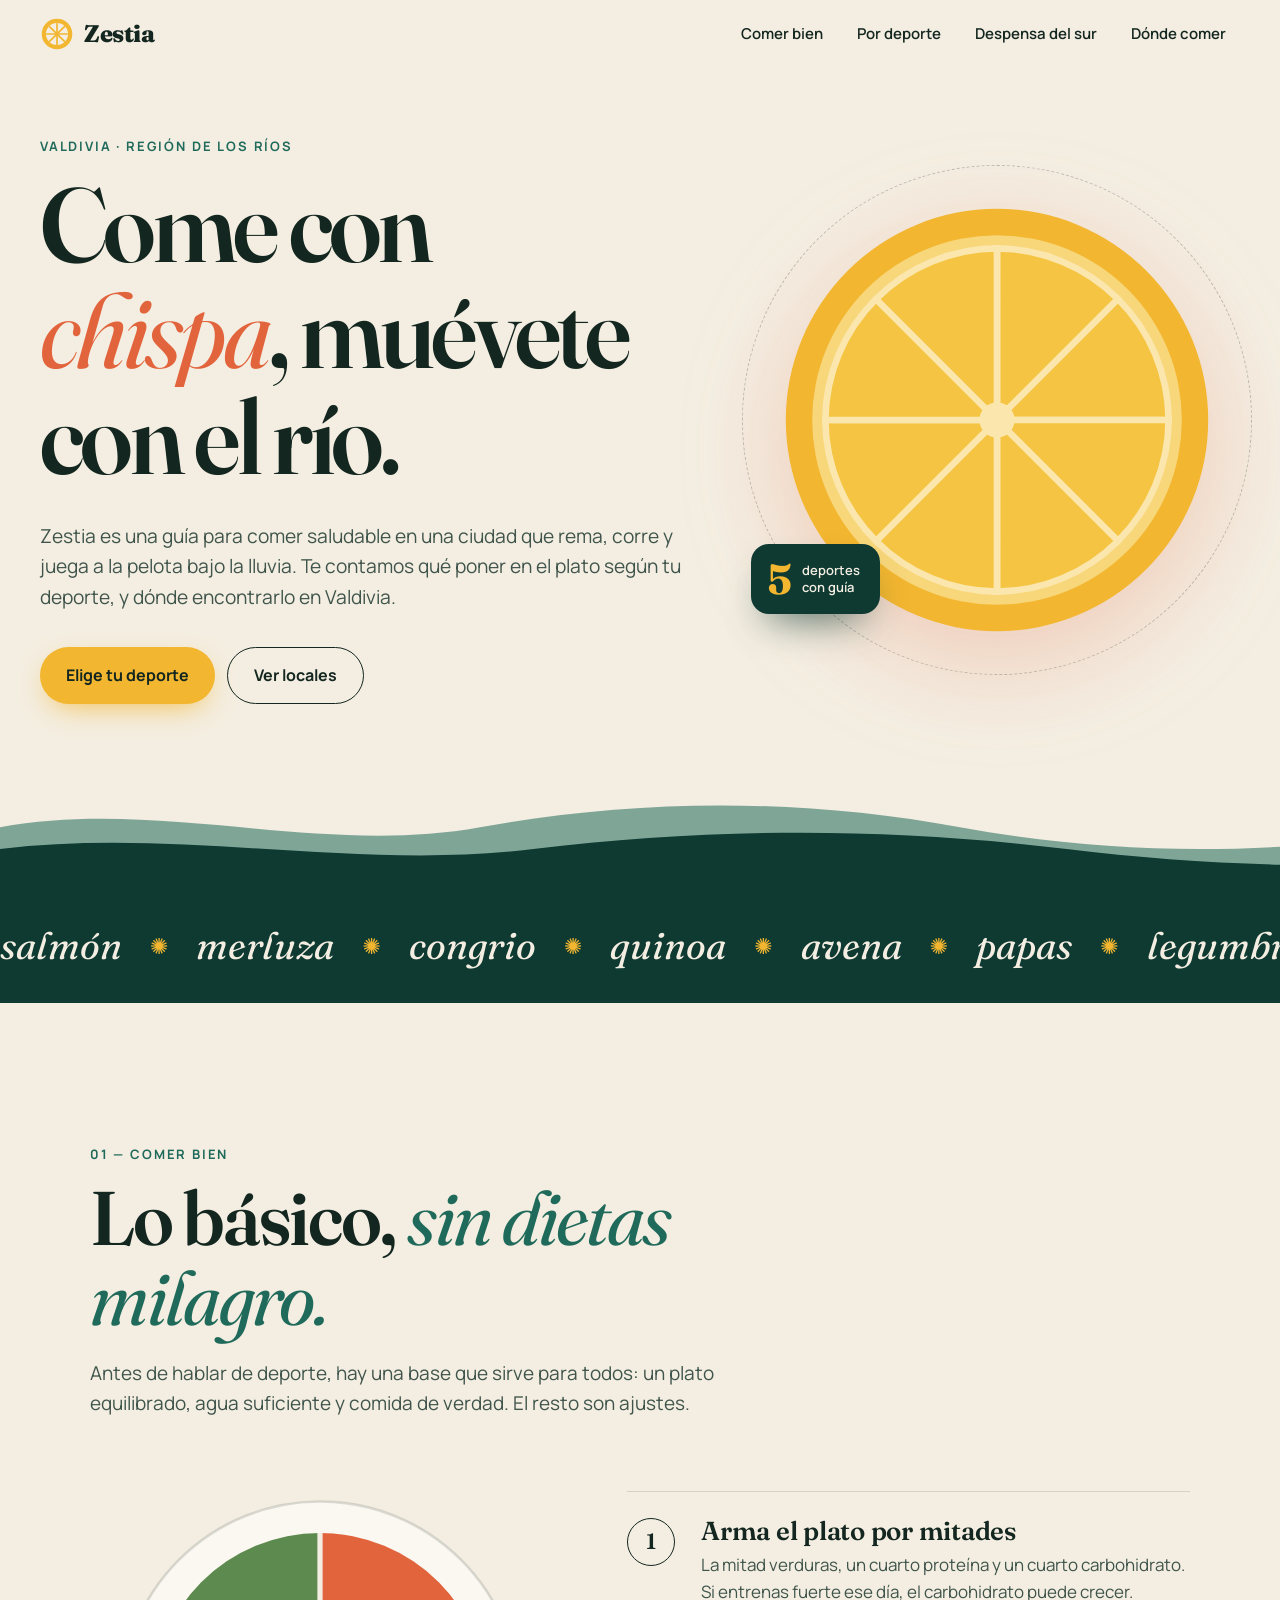
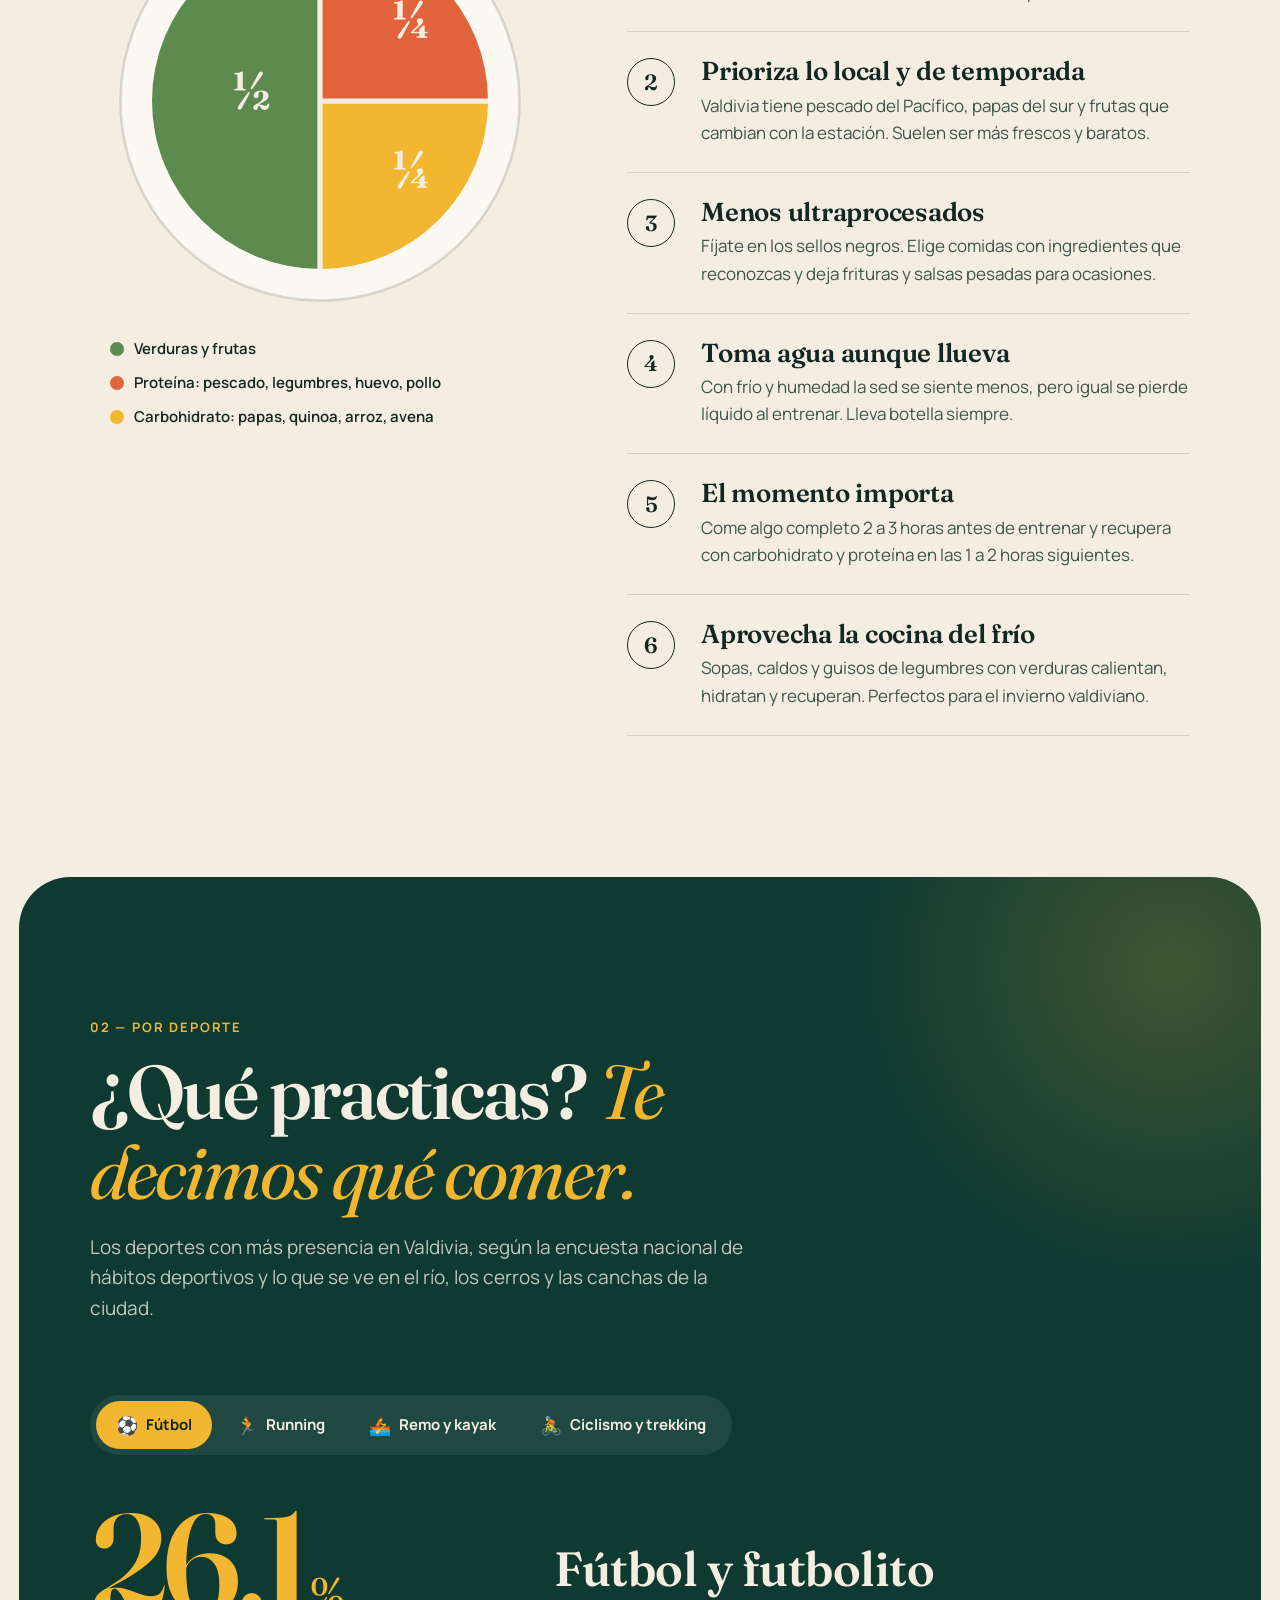
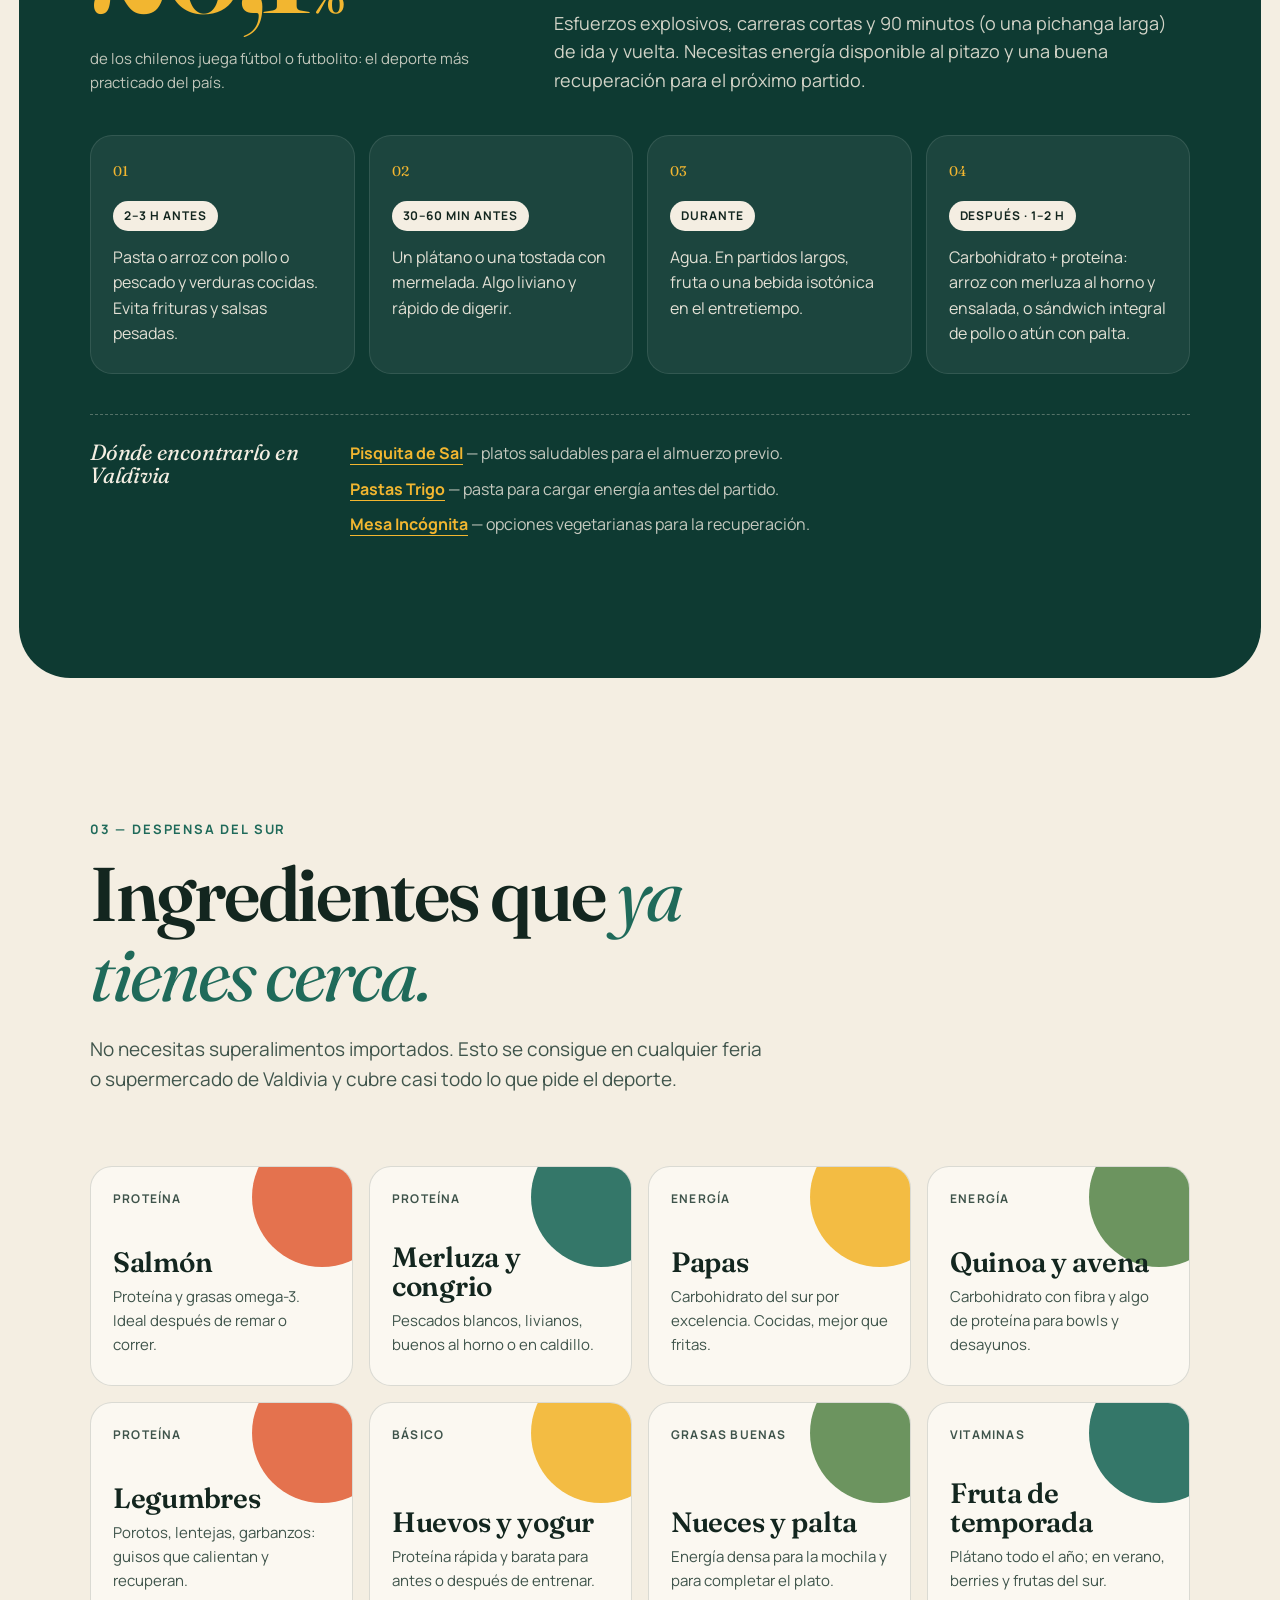
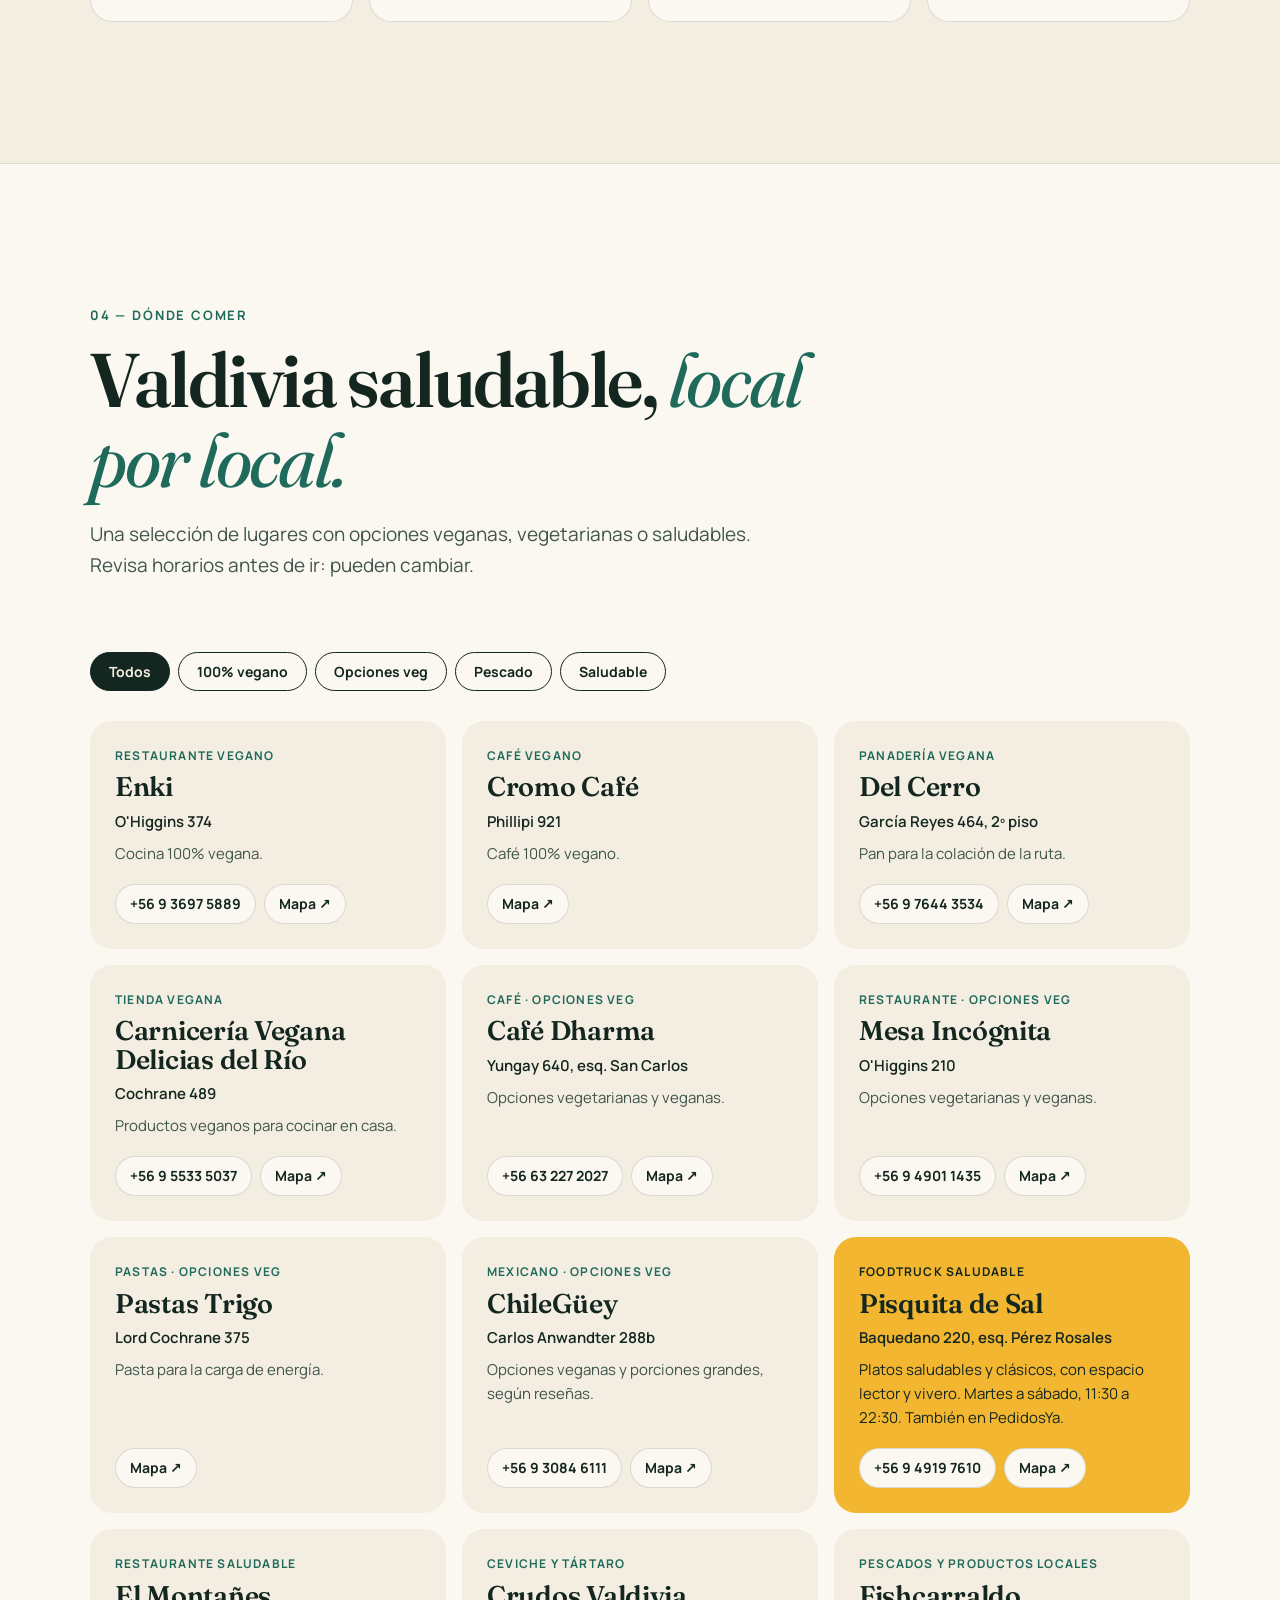
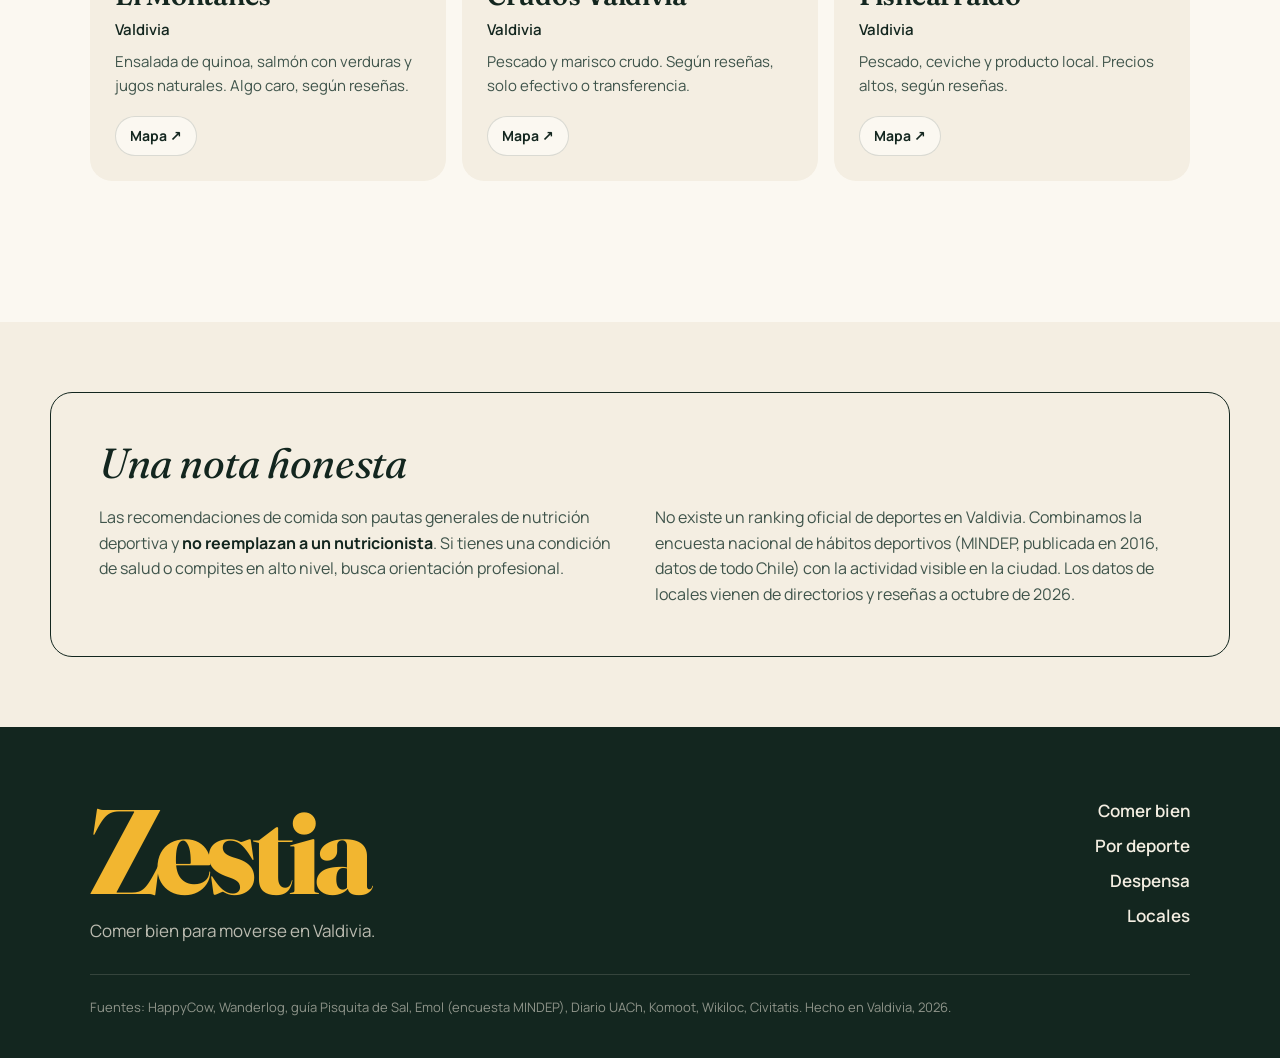
==== index.html @ c0f28bb9 "Zestia: guía de comida saludable y deporte en Valdivia Co-Authored-By: Claude Opus 5.5 <noreply@anth" ====
<!doctype html>
<html lang="es">
<head>
<meta charset="utf-8">
<meta name="viewport" content="width=device-width, initial-scale=1">
<title>Zestia · Comer bien para moverse en Valdivia</title>
<meta name="description" content="Zestia: guía de comida saludable para quienes hacen deporte en Valdivia. Qué comer antes, durante y después del fútbol, running, remo, kayak, ciclismo y trekking, y dónde encontrarlo en la ciudad.">
<meta name="theme-color" content="#0e3a32">
<meta property="og:title" content="Zestia · Comer bien para moverse en Valdivia">
<meta property="og:description" content="Qué comer según tu deporte y dónde encontrarlo en Valdivia.">
<meta property="og:type" content="website">
<link rel="icon" href="assets/img/favicon.svg?v=20261018" type="image/svg+xml">
<link rel="preconnect" href="https://fonts.googleapis.com">
<link rel="preconnect" href="https://fonts.gstatic.com" crossorigin>
<link href="https://fonts.googleapis.com/css2?family=Fraunces:ital,opsz,wght@0,9..144,400;0,9..144,600;0,9..144,800;1,9..144,400;1,9..144,600&family=Manrope:wght@400;500;600;700&display=swap" rel="stylesheet">
<link rel="stylesheet" href="styles.css?v=20261018">
<script>document.documentElement.classList.add('js');</script>
<script src="main.js?v=20261018" defer></script>
</head>
<body>

<a class="skip" href="#principios">Saltar al contenido</a>

<header class="nav" id="nav">
  <a class="brand" href="#top" aria-label="Zestia, inicio">
    <svg class="brand__mark" viewBox="0 0 40 40" aria-hidden="true">
      <circle cx="20" cy="20" r="18" fill="var(--zest)"/>
      <circle cx="20" cy="20" r="13" fill="var(--cream)"/>
      <g stroke="var(--zest)" stroke-width="2" stroke-linecap="round">
        <line x1="20" y1="8" x2="20" y2="32"/><line x1="8" y1="20" x2="32" y2="20"/>
        <line x1="11.5" y1="11.5" x2="28.5" y2="28.5"/><line x1="28.5" y1="11.5" x2="11.5" y2="28.5"/>
      </g>
    </svg>
    <span>Zestia</span>
  </a>
  <nav class="nav__links" id="navLinks" aria-label="Principal">
    <a href="#principios">Comer bien</a>
    <a href="#deportes">Por deporte</a>
    <a href="#despensa">Despensa del sur</a>
    <a href="#locales">Dónde comer</a>
  </nav>
  <button class="nav__toggle" id="navToggle" aria-expanded="false" aria-controls="navLinks" aria-label="Abrir menú">
    <span></span><span></span>
  </button>
</header>

<main id="top">

  <!-- HERO -->
  <section class="hero">
    <div class="hero__inner">
      <p class="eyebrow reveal">Valdivia · Región de Los Ríos</p>
      <h1 class="hero__title">
        <span class="line"><span class="reveal">Come con</span></span>
        <span class="line"><span class="reveal"><em>chispa</em>, muévete</span></span>
        <span class="line"><span class="reveal">con el río.</span></span>
      </h1>
      <p class="hero__lead reveal">Zestia es una guía para comer saludable en una ciudad que rema, corre y juega a la pelota bajo la lluvia. Te contamos qué poner en el plato según tu deporte, y dónde encontrarlo en Valdivia.</p>
      <div class="hero__cta reveal">
        <a class="btn btn--zest" href="#deportes">Elige tu deporte</a>
        <a class="btn btn--ghost" href="#locales">Ver locales</a>
      </div>
    </div>

    <div class="hero__art" aria-hidden="true">
      <svg class="citrus" viewBox="0 0 200 200">
        <circle cx="100" cy="100" r="96" fill="var(--zest)"/>
        <circle cx="100" cy="100" r="84" fill="#f8d77a"/>
        <g fill="#f5c443" stroke="#fbe7ad" stroke-width="3">
          <path d="M100 100 L100 22 A78 78 0 0 1 155 45 Z"/>
          <path d="M100 100 L155 45 A78 78 0 0 1 178 100 Z"/>
          <path d="M100 100 L178 100 A78 78 0 0 1 155 155 Z"/>
          <path d="M100 100 L155 155 A78 78 0 0 1 100 178 Z"/>
          <path d="M100 100 L100 178 A78 78 0 0 1 45 155 Z"/>
          <path d="M100 100 L45 155 A78 78 0 0 1 22 100 Z"/>
          <path d="M100 100 L22 100 A78 78 0 0 1 45 45 Z"/>
          <path d="M100 100 L45 45 A78 78 0 0 1 100 22 Z"/>
        </g>
        <circle cx="100" cy="100" r="8" fill="#fbe7ad"/>
      </svg>
      <div class="hero__badge">
        <strong>5</strong>
        <span>deportes<br>con guía</span>
      </div>
    </div>

    <svg class="river" viewBox="0 0 1440 220" preserveAspectRatio="none" aria-hidden="true">
      <path class="river__w river__w--1" d="M0 120 C 180 80 360 160 540 120 S 900 80 1080 120 S 1440 160 1620 120 S 1980 80 2160 120 S 2520 160 2880 120 V220 H0 Z"/>
      <path class="river__w river__w--2" d="M0 150 C 200 120 400 180 600 150 S 1000 120 1200 150 S 1600 180 1800 150 S 2200 120 2400 150 S 2800 180 2880 150 V220 H0 Z"/>
    </svg>
  </section>

  <!-- MARQUEE -->
  <div class="marquee" aria-hidden="true">
    <div class="marquee__track">
      <span>salmón</span><i>✺</i><span>merluza</span><i>✺</i><span>congrio</span><i>✺</i><span>quinoa</span><i>✺</i><span>avena</span><i>✺</i><span>papas</span><i>✺</i><span>legumbres</span><i>✺</i><span>huevos</span><i>✺</i><span>yogur</span><i>✺</i><span>nueces</span><i>✺</i><span>fruta de temporada</span><i>✺</i>
      <span>salmón</span><i>✺</i><span>merluza</span><i>✺</i><span>congrio</span><i>✺</i><span>quinoa</span><i>✺</i><span>avena</span><i>✺</i><span>papas</span><i>✺</i><span>legumbres</span><i>✺</i><span>huevos</span><i>✺</i><span>yogur</span><i>✺</i><span>nueces</span><i>✺</i><span>fruta de temporada</span><i>✺</i>
    </div>
  </div>

  <!-- PRINCIPIOS -->
  <section class="section principles" id="principios">
    <div class="wrap">
      <header class="section__head">
        <p class="eyebrow reveal">01 — Comer bien</p>
        <h2 class="reveal">Lo básico, <em>sin dietas milagro.</em></h2>
        <p class="section__lead reveal">Antes de hablar de deporte, hay una base que sirve para todos: un plato equilibrado, agua suficiente y comida de verdad. El resto son ajustes.</p>
      </header>

      <div class="plate-grid">
        <figure class="plate reveal" aria-labelledby="plateCap">
          <svg viewBox="0 0 320 320" role="img" aria-label="Plato dividido: la mitad verduras, un cuarto proteína y un cuarto carbohidratos">
            <circle cx="160" cy="160" r="152" fill="var(--paper)" stroke="var(--line)" stroke-width="2"/>
            <circle cx="160" cy="160" r="128" fill="var(--cream)"/>
            <path class="plate__slice plate__slice--veg" d="M160 160 L160 32 A128 128 0 0 0 160 288 Z"/>
            <path class="plate__slice plate__slice--pro" d="M160 160 L160 32 A128 128 0 0 1 288 160 Z"/>
            <path class="plate__slice plate__slice--carb" d="M160 160 L288 160 A128 128 0 0 1 160 288 Z"/>
            <line x1="160" y1="32" x2="160" y2="288" stroke="var(--cream)" stroke-width="4"/>
            <line x1="160" y1="160" x2="288" y2="160" stroke="var(--cream)" stroke-width="4"/>
            <text x="92" y="166" class="plate__label">½</text>
            <text x="214" y="112" class="plate__label">¼</text>
            <text x="214" y="226" class="plate__label">¼</text>
          </svg>
          <figcaption id="plateCap">
            <span><b class="dot dot--veg"></b>Verduras y frutas</span>
            <span><b class="dot dot--pro"></b>Proteína: pescado, legumbres, huevo, pollo</span>
            <span><b class="dot dot--carb"></b>Carbohidrato: papas, quinoa, arroz, avena</span>
          </figcaption>
        </figure>

        <ol class="rules">
          <li class="rule reveal">
            <span class="rule__n">1</span>
            <div><h3>Arma el plato por mitades</h3><p>La mitad verduras, un cuarto proteína y un cuarto carbohidrato. Si entrenas fuerte ese día, el carbohidrato puede crecer.</p></div>
          </li>
          <li class="rule reveal">
            <span class="rule__n">2</span>
            <div><h3>Prioriza lo local y de temporada</h3><p>Valdivia tiene pescado del Pacífico, papas del sur y frutas que cambian con la estación. Suelen ser más frescos y baratos.</p></div>
          </li>
          <li class="rule reveal">
            <span class="rule__n">3</span>
            <div><h3>Menos ultraprocesados</h3><p>Fíjate en los sellos negros. Elige comidas con ingredientes que reconozcas y deja frituras y salsas pesadas para ocasiones.</p></div>
          </li>
          <li class="rule reveal">
            <span class="rule__n">4</span>
            <div><h3>Toma agua aunque llueva</h3><p>Con frío y humedad la sed se siente menos, pero igual se pierde líquido al entrenar. Lleva botella siempre.</p></div>
          </li>
          <li class="rule reveal">
            <span class="rule__n">5</span>
            <div><h3>El momento importa</h3><p>Come algo completo 2 a 3 horas antes de entrenar y recupera con carbohidrato y proteína en las 1 a 2 horas siguientes.</p></div>
          </li>
          <li class="rule reveal">
            <span class="rule__n">6</span>
            <div><h3>Aprovecha la cocina del frío</h3><p>Sopas, caldos y guisos de legumbres con verduras calientan, hidratan y recuperan. Perfectos para el invierno valdiviano.</p></div>
          </li>
        </ol>
      </div>
    </div>
  </section>

  <!-- DEPORTES -->
  <section class="section sports" id="deportes">
    <div class="wrap">
      <header class="section__head section__head--light">
        <p class="eyebrow reveal">02 — Por deporte</p>
        <h2 class="reveal">¿Qué practicas? <em>Te decimos qué comer.</em></h2>
        <p class="section__lead reveal">Los deportes con más presencia en Valdivia, según la encuesta nacional de hábitos deportivos y lo que se ve en el río, los cerros y las canchas de la ciudad.</p>
      </header>

      <div class="tabs" role="tablist" aria-label="Deportes">
        <button class="tab is-active" role="tab" id="tab-futbol" aria-controls="p-futbol" aria-selected="true">
          <span class="tab__icon" aria-hidden="true">⚽</span>Fútbol
        </button>
        <button class="tab" role="tab" id="tab-running" aria-controls="p-running" aria-selected="false">
          <span class="tab__icon" aria-hidden="true">🏃</span>Running
        </button>
        <button class="tab" role="tab" id="tab-remo" aria-controls="p-remo" aria-selected="false">
          <span class="tab__icon" aria-hidden="true">🚣</span>Remo y kayak
        </button>
        <button class="tab" role="tab" id="tab-bici" aria-controls="p-bici" aria-selected="false">
          <span class="tab__icon" aria-hidden="true">🚴</span>Ciclismo y trekking
        </button>
        <span class="tabs__ink" aria-hidden="true"></span>
      </div>

      <!-- FÚTBOL -->
      <article class="panel is-active" role="tabpanel" id="p-futbol" aria-labelledby="tab-futbol" tabindex="0">
        <div class="panel__intro">
          <div class="stat">
            <span class="stat__num" data-count="26.1">26,1</span><span class="stat__unit">%</span>
            <p>de los chilenos juega fútbol o futbolito: el deporte más practicado del país.</p>
          </div>
          <div>
            <h3 class="panel__title">Fútbol y futbolito</h3>
            <p>Esfuerzos explosivos, carreras cortas y 90 minutos (o una pichanga larga) de ida y vuelta. Necesitas energía disponible al pitazo y una buena recuperación para el próximo partido.</p>
          </div>
        </div>
        <ol class="timeline">
          <li><span class="when">2–3 h antes</span><p>Pasta o arroz con pollo o pescado y verduras cocidas. Evita frituras y salsas pesadas.</p></li>
          <li><span class="when">30–60 min antes</span><p>Un plátano o una tostada con mermelada. Algo liviano y rápido de digerir.</p></li>
          <li><span class="when">Durante</span><p>Agua. En partidos largos, fruta o una bebida isotónica en el entretiempo.</p></li>
          <li><span class="when">Después · 1–2 h</span><p>Carbohidrato + proteína: arroz con merluza al horno y ensalada, o sándwich integral de pollo o atún con palta.</p></li>
        </ol>
        <aside class="where">
          <h4>Dónde encontrarlo en Valdivia</h4>
          <ul>
            <li><a href="#local-pisquita">Pisquita de Sal</a> — platos saludables para el almuerzo previo.</li>
            <li><a href="#local-trigo">Pastas Trigo</a> — pasta para cargar energía antes del partido.</li>
            <li><a href="#local-mesa">Mesa Incógnita</a> — opciones vegetarianas para la recuperación.</li>
          </ul>
        </aside>
      </article>

      <!-- RUNNING -->
      <article class="panel" role="tabpanel" id="p-running" aria-labelledby="tab-running" tabindex="0">
        <div class="panel__intro">
          <div class="stat">
            <span class="stat__num" data-count="10.7">10,7</span><span class="stat__unit">km</span>
            <p>mide la ruta a Laguna de los Patos, una de las favoritas para correr en la zona.</p>
          </div>
          <div>
            <h3 class="panel__title">Running</h3>
            <p>Es el segundo deporte más practicado en Chile (11,9%). En Valdivia se corre por la costanera, Isla Teja y rutas con humedales. La clave: llegar con energía y no descuidar la hidratación aunque haga frío.</p>
          </div>
        </div>
        <ol class="timeline">
          <li><span class="when">2–3 h antes</span><p>Avena con fruta y yogur, o pan integral con huevo.</p></li>
          <li><span class="when">Durante · +60 min</span><p>En salidas de más de 60 a 90 minutos: geles, dátiles o plátano.</p></li>
          <li><span class="when">Después</span><p>Bowl de quinoa con salmón o legumbres, verduras y palta. O un batido de leche o yogur con fruta.</p></li>
          <li><span class="when">Hidratación</span><p>Repón líquidos y sodio en sesiones largas o con calor. Pésate antes y después para saber cuánto pierdes.</p></li>
        </ol>
        <aside class="where">
          <h4>Dónde encontrarlo en Valdivia</h4>
          <ul>
            <li><a href="#local-montanes">El Montañes</a> — ensalada de quinoa, salmón con verduras y jugos naturales.</li>
            <li><a href="#local-enki">Enki</a> — cocina 100% vegana para bowls con legumbres.</li>
            <li><a href="#local-cromo">Cromo Café</a> — café vegano para el desayuno previo.</li>
          </ul>
        </aside>
      </article>

      <!-- REMO -->
      <article class="panel" role="tabpanel" id="p-remo" aria-labelledby="tab-remo" tabindex="0">
        <div class="panel__intro">
          <div class="stat">
            <span class="stat__num stat__num--word">Calle&nbsp;Calle</span>
            <p>el río de aguas tranquilas donde entrenan clubes como los de la UACh y el Club Phoenix en Isla Teja.</p>
          </div>
          <div>
            <h3 class="panel__title">Remo y kayak</h3>
            <p>La identidad deportiva de Valdivia está en el agua. Remo y kayak exigen mucho tren superior y resistencia, a menudo con frío y humedad. Come para rendir y también para recuperar temperatura.</p>
          </div>
        </div>
        <ol class="timeline">
          <li><span class="when">Antes</span><p>Comida rica en carbohidratos: papas o arroz con huevo, o tostadas con palta y huevo.</p></li>
          <li><span class="when">Durante · salidas largas</span><p>Fruta, frutos secos o una barra de cereal, y agua a mano en el bote.</p></li>
          <li><span class="when">Después</span><p>Pescado (salmón, congrio) con papas cocidas o quinoa y ensalada. Suma proteína para reparar brazos y espalda.</p></li>
          <li><span class="when">Tip del sur</span><p>En invierno, sopas y caldos con legumbres y verduras te devuelven temperatura y energía.</p></li>
        </ol>
        <aside class="where">
          <h4>Dónde encontrarlo en Valdivia</h4>
          <ul>
            <li><a href="#local-fishcarraldo">Fishcarraldo</a> — pescado y productos locales.</li>
            <li><a href="#local-crudos">Crudos Valdivia</a> — ceviche y tártaro para una proteína fresca.</li>
            <li><a href="#local-dharma">Café Dharma</a> — un lugar cálido para volver del río.</li>
          </ul>
        </aside>
      </article>

      <!-- CICLISMO -->
      <article class="panel" role="tabpanel" id="p-bici" aria-labelledby="tab-bici" tabindex="0">
        <div class="panel__intro">
          <div class="stat">
            <span class="stat__num stat__num--word">Los&nbsp;Ríos</span>
            <p>es destino de turismo aventura: bosques, lagos y senderos a poca distancia de la ciudad.</p>
          </div>
          <div>
            <h3 class="panel__title">Ciclismo y trekking</h3>
            <p>Salidas largas, a ritmo sostenido y lejos de cualquier almacén. Aquí lo importante es llevar comida práctica en la mochila y comer poco pero seguido.</p>
          </div>
        </div>
        <ol class="timeline">
          <li><span class="when">Antes</span><p>Avena, pan integral con queso o palta, y fruta.</p></li>
          <li><span class="when">Durante</span><p>Plátano, frutos secos, pan con jamón o queso y barras de cereal. Toma agua con frecuencia.</p></li>
          <li><span class="when">Después</span><p>Guiso de legumbres con verduras, o arroz con pollo o pescado y ensalada.</p></li>
          <li><span class="when">En la mochila</span><p>Calcula algo para comer cada 45 a 60 minutos de actividad y una capa extra: el clima cambia rápido.</p></li>
        </ol>
        <aside class="where">
          <h4>Dónde encontrarlo en Valdivia</h4>
          <ul>
            <li><a href="#local-delcerro">Del Cerro</a> — panadería vegana para armar la colación.</li>
            <li><a href="#local-delicias">Delicias del Río</a> — tienda vegana para abastecerte antes de salir.</li>
            <li><a href="#local-chileguey">ChileGüey</a> — porciones grandes para el hambre post-ruta.</li>
          </ul>
        </aside>
      </article>
    </div>
  </section>

  <!-- DESPENSA -->
  <section class="section pantry" id="despensa">
    <div class="wrap">
      <header class="section__head">
        <p class="eyebrow reveal">03 — Despensa del sur</p>
        <h2 class="reveal">Ingredientes que <em>ya tienes cerca.</em></h2>
        <p class="section__lead reveal">No necesitas superalimentos importados. Esto se consigue en cualquier feria o supermercado de Valdivia y cubre casi todo lo que pide el deporte.</p>
      </header>

      <div class="pantry__grid">
        <div class="card-ing reveal" style="--c: var(--coral)">
          <span class="card-ing__tag">Proteína</span>
          <h3>Salmón</h3>
          <p>Proteína y grasas omega-3. Ideal después de remar o correr.</p>
        </div>
        <div class="card-ing reveal" style="--c: var(--river-2)">
          <span class="card-ing__tag">Proteína</span>
          <h3>Merluza y congrio</h3>
          <p>Pescados blancos, livianos, buenos al horno o en caldillo.</p>
        </div>
        <div class="card-ing reveal" style="--c: var(--zest)">
          <span class="card-ing__tag">Energía</span>
          <h3>Papas</h3>
          <p>Carbohidrato del sur por excelencia. Cocidas, mejor que fritas.</p>
        </div>
        <div class="card-ing reveal" style="--c: var(--moss)">
          <span class="card-ing__tag">Energía</span>
          <h3>Quinoa y avena</h3>
          <p>Carbohidrato con fibra y algo de proteína para bowls y desayunos.</p>
        </div>
        <div class="card-ing reveal" style="--c: var(--coral)">
          <span class="card-ing__tag">Proteína</span>
          <h3>Legumbres</h3>
          <p>Porotos, lentejas, garbanzos: guisos que calientan y recuperan.</p>
        </div>
        <div class="card-ing reveal" style="--c: var(--zest)">
          <span class="card-ing__tag">Básico</span>
          <h3>Huevos y yogur</h3>
          <p>Proteína rápida y barata para antes o después de entrenar.</p>
        </div>
        <div class="card-ing reveal" style="--c: var(--moss)">
          <span class="card-ing__tag">Grasas buenas</span>
          <h3>Nueces y palta</h3>
          <p>Energía densa para la mochila y para completar el plato.</p>
        </div>
        <div class="card-ing reveal" style="--c: var(--river-2)">
          <span class="card-ing__tag">Vitaminas</span>
          <h3>Fruta de temporada</h3>
          <p>Plátano todo el año; en verano, berries y frutas del sur.</p>
        </div>
      </div>
    </div>
  </section>

  <!-- LOCALES -->
  <section class="section places" id="locales">
    <div class="wrap">
      <header class="section__head">
        <p class="eyebrow reveal">04 — Dónde comer</p>
        <h2 class="reveal">Valdivia saludable, <em>local por local.</em></h2>
        <p class="section__lead reveal">Una selección de lugares con opciones veganas, vegetarianas o saludables. Revisa horarios antes de ir: pueden cambiar.</p>
      </header>

      <div class="filters" role="group" aria-label="Filtrar locales">
        <button class="chip is-active" data-filter="all" aria-pressed="true">Todos</button>
        <button class="chip" data-filter="vegano" aria-pressed="false">100% vegano</button>
        <button class="chip" data-filter="veg" aria-pressed="false">Opciones veg</button>
        <button class="chip" data-filter="pescado" aria-pressed="false">Pescado</button>
        <button class="chip" data-filter="saludable" aria-pressed="false">Saludable</button>
      </div>

      <div class="places__grid" id="placesGrid">
        <article class="place" id="local-enki" data-tags="vegano">
          <span class="place__type">Restaurante vegano</span>
          <h3>Enki</h3>
          <p class="place__addr">O'Higgins 374</p>
          <p class="place__note">Cocina 100% vegana.</p>
          <div class="place__links">
            <a href="tel:+56936975889">+56 9 3697 5889</a>
            <a href="https://www.google.com/maps/search/?api=1&query=Enki+O'Higgins+374+Valdivia" target="_blank" rel="noopener">Mapa ↗</a>
          </div>
        </article>

        <article class="place" id="local-cromo" data-tags="vegano">
          <span class="place__type">Café vegano</span>
          <h3>Cromo Café</h3>
          <p class="place__addr">Phillipi 921</p>
          <p class="place__note">Café 100% vegano.</p>
          <div class="place__links">
            <a href="https://www.google.com/maps/search/?api=1&query=Cromo+Cafe+Phillipi+921+Valdivia" target="_blank" rel="noopener">Mapa ↗</a>
          </div>
        </article>

        <article class="place" id="local-delcerro" data-tags="vegano">
          <span class="place__type">Panadería vegana</span>
          <h3>Del Cerro</h3>
          <p class="place__addr">García Reyes 464, 2º piso</p>
          <p class="place__note">Pan para la colación de la ruta.</p>
          <div class="place__links">
            <a href="tel:+56976443534">+56 9 7644 3534</a>
            <a href="https://www.google.com/maps/search/?api=1&query=Del+Cerro+Garcia+Reyes+464+Valdivia" target="_blank" rel="noopener">Mapa ↗</a>
          </div>
        </article>

        <article class="place" id="local-delicias" data-tags="vegano">
          <span class="place__type">Tienda vegana</span>
          <h3>Carnicería Vegana Delicias del Río</h3>
          <p class="place__addr">Cochrane 489</p>
          <p class="place__note">Productos veganos para cocinar en casa.</p>
          <div class="place__links">
            <a href="tel:+56955335037">+56 9 5533 5037</a>
            <a href="https://www.google.com/maps/search/?api=1&query=Delicias+del+Rio+Cochrane+489+Valdivia" target="_blank" rel="noopener">Mapa ↗</a>
          </div>
        </article>

        <article class="place" id="local-dharma" data-tags="veg">
          <span class="place__type">Café · opciones veg</span>
          <h3>Café Dharma</h3>
          <p class="place__addr">Yungay 640, esq. San Carlos</p>
          <p class="place__note">Opciones vegetarianas y veganas.</p>
          <div class="place__links">
            <a href="tel:+56632272027">+56 63 227 2027</a>
            <a href="https://www.google.com/maps/search/?api=1&query=Cafe+Dharma+Yungay+640+Valdivia" target="_blank" rel="noopener">Mapa ↗</a>
          </div>
        </article>

        <article class="place" id="local-mesa" data-tags="veg">
          <span class="place__type">Restaurante · opciones veg</span>
          <h3>Mesa Incógnita</h3>
          <p class="place__addr">O'Higgins 210</p>
          <p class="place__note">Opciones vegetarianas y veganas.</p>
          <div class="place__links">
            <a href="tel:+56949011435">+56 9 4901 1435</a>
            <a href="https://www.google.com/maps/search/?api=1&query=Mesa+Incognita+O'Higgins+210+Valdivia" target="_blank" rel="noopener">Mapa ↗</a>
          </div>
        </article>

        <article class="place" id="local-trigo" data-tags="veg">
          <span class="place__type">Pastas · opciones veg</span>
          <h3>Pastas Trigo</h3>
          <p class="place__addr">Lord Cochrane 375</p>
          <p class="place__note">Pasta para la carga de energía.</p>
          <div class="place__links">
            <a href="https://www.google.com/maps/search/?api=1&query=Pastas+Trigo+Lord+Cochrane+375+Valdivia" target="_blank" rel="noopener">Mapa ↗</a>
          </div>
        </article>

        <article class="place" id="local-chileguey" data-tags="veg">
          <span class="place__type">Mexicano · opciones veg</span>
          <h3>ChileGüey</h3>
          <p class="place__addr">Carlos Anwandter 288b</p>
          <p class="place__note">Opciones veganas y porciones grandes, según reseñas.</p>
          <div class="place__links">
            <a href="tel:+56930846111">+56 9 3084 6111</a>
            <a href="https://www.google.com/maps/search/?api=1&query=ChileGuey+Carlos+Anwandter+288+Valdivia" target="_blank" rel="noopener">Mapa ↗</a>
          </div>
        </article>

        <article class="place place--feature" id="local-pisquita" data-tags="saludable">
          <span class="place__type">Foodtruck saludable</span>
          <h3>Pisquita de Sal</h3>
          <p class="place__addr">Baquedano 220, esq. Pérez Rosales</p>
          <p class="place__note">Platos saludables y clásicos, con espacio lector y vivero. Martes a sábado, 11:30 a 22:30. También en PedidosYa.</p>
          <div class="place__links">
            <a href="tel:+56949197610">+56 9 4919 7610</a>
            <a href="https://www.google.com/maps/search/?api=1&query=Pisquita+de+Sal+Baquedano+220+Valdivia" target="_blank" rel="noopener">Mapa ↗</a>
          </div>
        </article>

        <article class="place" id="local-montanes" data-tags="saludable pescado">
          <span class="place__type">Restaurante saludable</span>
          <h3>El Montañes</h3>
          <p class="place__addr">Valdivia</p>
          <p class="place__note">Ensalada de quinoa, salmón con verduras y jugos naturales. Algo caro, según reseñas.</p>
          <div class="place__links">
            <a href="https://www.google.com/maps/search/?api=1&query=El+Montanes+Valdivia" target="_blank" rel="noopener">Mapa ↗</a>
          </div>
        </article>

        <article class="place" id="local-crudos" data-tags="pescado">
          <span class="place__type">Ceviche y tártaro</span>
          <h3>Crudos Valdivia</h3>
          <p class="place__addr">Valdivia</p>
          <p class="place__note">Pescado y marisco crudo. Según reseñas, solo efectivo o transferencia.</p>
          <div class="place__links">
            <a href="https://www.google.com/maps/search/?api=1&query=Crudos+Valdivia" target="_blank" rel="noopener">Mapa ↗</a>
          </div>
        </article>

        <article class="place" id="local-fishcarraldo" data-tags="pescado">
          <span class="place__type">Pescados y productos locales</span>
          <h3>Fishcarraldo</h3>
          <p class="place__addr">Valdivia</p>
          <p class="place__note">Pescado, ceviche y producto local. Precios altos, según reseñas.</p>
          <div class="place__links">
            <a href="https://www.google.com/maps/search/?api=1&query=Fishcarraldo+Valdivia" target="_blank" rel="noopener">Mapa ↗</a>
          </div>
        </article>
      </div>

      <p class="places__empty" id="placesEmpty" hidden>No hay locales con ese filtro.</p>
    </div>
  </section>

  <!-- NOTA -->
  <section class="section note">
    <div class="wrap note__inner reveal">
      <h2>Una nota honesta</h2>
      <div class="note__cols">
        <p>Las recomendaciones de comida son pautas generales de nutrición deportiva y <strong>no reemplazan a un nutricionista</strong>. Si tienes una condición de salud o compites en alto nivel, busca orientación profesional.</p>
        <p>No existe un ranking oficial de deportes en Valdivia. Combinamos la encuesta nacional de hábitos deportivos (MINDEP, publicada en 2016, datos de todo Chile) con la actividad visible en la ciudad. Los datos de locales vienen de directorios y reseñas a octubre de 2026.</p>
      </div>
    </div>
  </section>

</main>

<footer class="footer">
  <div class="wrap footer__inner">
    <div class="footer__brand">
      <span class="footer__logo">Zestia</span>
      <p>Comer bien para moverse en Valdivia.</p>
    </div>
    <nav class="footer__links" aria-label="Pie de página">
      <a href="#principios">Comer bien</a>
      <a href="#deportes">Por deporte</a>
      <a href="#despensa">Despensa</a>
      <a href="#locales">Locales</a>
    </nav>
    <p class="footer__small">Fuentes: HappyCow, Wanderlog, guía Pisquita de Sal, Emol (encuesta MINDEP), Diario UACh, Komoot, Wikiloc, Civitatis. Hecho en Valdivia, 2026.</p>
  </div>
</footer>

</body>
</html>
---- styles.css ----
/* ==========================================================
   Zestia — comer bien para moverse en Valdivia
   ========================================================== */

:root {
  --cream: #f4eee2;
  --paper: #fbf8f1;
  --ink: #13261f;
  --ink-soft: #3f544b;
  --river: #0e3a32;
  --river-2: #1f6a5a;
  --moss: #5c8a4f;
  --zest: #f2b630;
  --coral: #e2643c;
  --line: rgba(19, 38, 31, .14);

  --f-display: "Fraunces", Georgia, serif;
  --f-body: "Manrope", system-ui, -apple-system, "Segoe UI", sans-serif;

  --wrap: 1180px;
  --gutter: clamp(16px, 4vw, 40px);
  --radius: 22px;
  --ease: cubic-bezier(.2, .7, .1, 1);
}

*, *::before, *::after { box-sizing: border-box; }
html { scroll-behavior: smooth; scroll-padding-top: 84px; -webkit-text-size-adjust: 100%; }
body {
  margin: 0;
  background: var(--cream);
  color: var(--ink);
  font-family: var(--f-body);
  font-size: 17px;
  line-height: 1.6;
  overflow-x: hidden;
  -webkit-font-smoothing: antialiased;
}
img, svg { display: block; max-width: 100%; }
a { color: inherit; }
h1, h2, h3, h4 { font-family: var(--f-display); font-weight: 600; line-height: 1.05; margin: 0; letter-spacing: -.01em; }
em { font-style: italic; font-weight: 400; }
p { margin: 0; }

.wrap { max-width: var(--wrap); margin: 0 auto; padding: 0 var(--gutter); }

.skip { position: absolute; left: -9999px; top: 8px; background: var(--ink); color: var(--cream); padding: 8px 14px; border-radius: 8px; z-index: 100; }
.skip:focus { left: 8px; }

:focus-visible { outline: 3px solid var(--zest); outline-offset: 3px; border-radius: 6px; }

.eyebrow {
  font-size: 13px; font-weight: 700; letter-spacing: .14em; text-transform: uppercase;
  color: var(--river-2);
}

/* ---------- Reveal (only hidden when JS is on) ---------- */
.js .reveal { opacity: 0; transform: translateY(26px); transition: opacity .9s var(--ease), transform .9s var(--ease); }
.js .reveal.is-in { opacity: 1; transform: none; }
.reveal[data-split] { opacity: 1; transform: none; }

/* ---------- Nav ---------- */
.nav {
  position: fixed; inset: 0 0 auto 0; z-index: 50;
  display: flex; align-items: center; justify-content: space-between;
  padding: 14px var(--gutter);
  transition: background .4s, box-shadow .4s, padding .4s;
}
.nav.is-scrolled {
  background: rgba(244, 238, 226, .86);
  backdrop-filter: blur(14px); -webkit-backdrop-filter: blur(14px);
  box-shadow: 0 1px 0 var(--line);
  padding-top: 10px; padding-bottom: 10px;
}
.brand { display: flex; align-items: center; gap: 10px; text-decoration: none; font-family: var(--f-display); font-weight: 800; font-size: 24px; letter-spacing: -.02em; }
.brand__mark { width: 34px; height: 34px; transition: transform .8s var(--ease); }
.brand:hover .brand__mark { transform: rotate(90deg); }
.nav__links { display: flex; gap: 6px; }
.nav__links a {
  text-decoration: none; font-weight: 600; font-size: 15px;
  padding: 8px 14px; border-radius: 999px; transition: background .25s;
}
.nav__links a:hover { background: rgba(19, 38, 31, .07); }
.nav__toggle { display: none; }

@media (max-width: 820px) {
  .nav__toggle {
    display: grid; place-content: center; gap: 6px;
    width: 44px; height: 44px; border: 0; border-radius: 50%;
    background: var(--ink); cursor: pointer; position: relative; z-index: 2;
  }
  .nav__toggle span { display: block; width: 18px; height: 2px; background: var(--cream); transition: transform .35s var(--ease); }
  .nav__toggle[aria-expanded="true"] span:first-child { transform: translateY(4px) rotate(45deg); }
  .nav__toggle[aria-expanded="true"] span:last-child { transform: translateY(-4px) rotate(-45deg); }
  .nav__links {
    position: fixed; inset: 0; flex-direction: column; justify-content: center; align-items: flex-start;
    padding: 0 28px; gap: 4px; background: var(--river);
    opacity: 0; pointer-events: none; transition: opacity .35s;
  }
  .nav__links a { color: var(--cream); font-family: var(--f-display); font-size: 40px; font-weight: 400; padding: 6px 0; }
  .nav__links a:hover { background: none; color: var(--zest); }
  .nav.is-open .nav__links { opacity: 1; pointer-events: auto; }
}

/* ---------- Buttons ---------- */
.btn {
  display: inline-flex; align-items: center; gap: 8px;
  padding: 15px 26px; border-radius: 999px; text-decoration: none;
  font-weight: 700; font-size: 16px; transition: transform .3s var(--ease), background .3s, box-shadow .3s;
}
.btn--zest { background: var(--zest); color: var(--ink); box-shadow: 0 10px 30px -10px rgba(242, 182, 48, .9); }
.btn--zest:hover { transform: translateY(-3px); box-shadow: 0 16px 34px -10px rgba(242, 182, 48, 1); }
.btn--ghost { border: 1.5px solid var(--ink); }
.btn--ghost:hover { background: var(--ink); color: var(--cream); }

/* ---------- Hero ---------- */
.hero {
  position: relative; min-height: 100vh; min-height: 100svh;
  display: grid; grid-template-columns: 1.25fr .9fr; align-items: center; gap: 40px;
  padding: 120px var(--gutter) 180px;
  max-width: 1320px; margin: 0 auto;
}
.hero__title { font-size: clamp(50px, 8.2vw, 118px); font-weight: 600; line-height: .95; margin: 18px 0 28px; letter-spacing: -.035em; }
.hero__title .line { display: block; overflow: hidden; padding-bottom: .06em; }
.hero__title .line > span { display: inline-block; }
.js .hero__title .reveal { transform: translateY(105%); opacity: 1; transition: transform 1.1s var(--ease); }
.js .hero__title .reveal.is-in { transform: none; }
.hero__title em { color: var(--coral); }
.hero__lead { font-size: clamp(17px, 1.5vw, 20px); max-width: 34em; color: var(--ink-soft); }
.hero__cta { display: flex; flex-wrap: wrap; gap: 12px; margin-top: 34px; }

.hero__art { position: relative; justify-self: center; width: min(100%, 440px); aspect-ratio: 1; }
.citrus {
  width: 100%; height: 100%;
  animation: spin 60s linear infinite;
  filter: drop-shadow(0 30px 50px rgba(226, 100, 60, .25));
}
.hero__art::before {
  content: ""; position: absolute; inset: -8%; border-radius: 50%;
  border: 1.5px dashed rgba(19, 38, 31, .25);
  animation: spin 90s linear infinite reverse;
}
@keyframes spin { to { transform: rotate(360deg); } }
.hero__badge {
  position: absolute; left: -6%; bottom: 6%;
  display: flex; align-items: center; gap: 10px;
  background: var(--river); color: var(--cream);
  padding: 14px 20px 14px 16px; border-radius: 18px;
  box-shadow: 0 20px 40px -18px rgba(14, 58, 50, .8);
  animation: float 6s ease-in-out infinite;
}
.hero__badge strong { font-family: var(--f-display); font-size: 42px; line-height: 1; color: var(--zest); }
.hero__badge span { font-size: 13px; font-weight: 600; line-height: 1.25; }
@keyframes float { 50% { transform: translateY(-10px); } }

.river { position: absolute; left: 0; right: 0; bottom: 0; width: 100%; height: 160px; overflow: hidden; }
.hero { position: relative; }
.hero > .river { left: 50%; width: 100vw; transform: translateX(-50%); }
.river__w { animation: wave 18s linear infinite; }
.river__w--1 { fill: var(--river-2); opacity: .55; }
.river__w--2 { fill: var(--river); animation-duration: 12s; animation-direction: reverse; }
@keyframes wave { to { transform: translateX(-1440px); } }

@media (max-width: 900px) {
  .hero { grid-template-columns: 1fr; padding-top: 110px; padding-bottom: 150px; gap: 20px; min-height: auto; }
  .hero { overflow-x: clip; }
  .hero__art { width: min(56vw, 260px); order: -1; justify-self: end; margin: 0 4% 6px 0; }
  .hero__badge { left: -30%; bottom: 12%; padding: 10px 14px; }
  .hero__badge strong { font-size: 32px; }
  .river { height: 110px; }
}

/* ---------- Marquee ---------- */
.marquee { background: var(--river); color: var(--cream); overflow: hidden; padding: 18px 0 26px; margin-top: -2px; }
.marquee__track { display: flex; align-items: center; gap: 28px; width: max-content; animation: marquee 40s linear infinite; }
.marquee__track span { font-family: var(--f-display); font-style: italic; font-size: clamp(24px, 3vw, 38px); white-space: nowrap; }
.marquee__track i { color: var(--zest); font-style: normal; font-size: 22px; }
@keyframes marquee { to { transform: translateX(-50%); } }

/* ---------- Sections ---------- */
.section { padding: clamp(80px, 11vw, 150px) 0; }
.section__head { max-width: 760px; margin-bottom: clamp(40px, 6vw, 72px); }
.section__head h2 { font-size: clamp(40px, 6vw, 76px); margin: 14px 0 20px; letter-spacing: -.03em; }
.section__head h2 em { color: var(--river-2); }
.section__lead { font-size: 19px; color: var(--ink-soft); max-width: 36em; }

/* ---------- Principles ---------- */
.plate-grid { display: grid; grid-template-columns: .9fr 1.1fr; gap: clamp(32px, 6vw, 80px); align-items: start; }
.plate { margin: 0; position: sticky; top: 110px; }
.plate svg { width: 100%; max-width: 420px; margin: 0 auto; }
.plate__slice { transition: transform .5s var(--ease); transform-origin: 160px 160px; }
.plate__slice--veg { fill: var(--moss); }
.plate__slice--pro { fill: var(--coral); }
.plate__slice--carb { fill: var(--zest); }
.plate:hover .plate__slice--veg { transform: translate(-6px, 0); }
.plate:hover .plate__slice--pro { transform: translate(4px, -4px); }
.plate:hover .plate__slice--carb { transform: translate(4px, 4px); }
.plate__label { font-family: var(--f-display); font-size: 40px; font-weight: 600; fill: var(--cream); pointer-events: none; }
.plate figcaption { display: grid; gap: 10px; margin-top: 26px; font-size: 15px; font-weight: 600; max-width: 420px; margin-left: auto; margin-right: auto; }
.plate figcaption span { display: flex; align-items: center; gap: 10px; }
.dot { width: 14px; height: 14px; border-radius: 50%; flex: none; }
.dot--veg { background: var(--moss); } .dot--pro { background: var(--coral); } .dot--carb { background: var(--zest); }

.rules { list-style: none; margin: 0; padding: 0; display: grid; gap: 0; }
.rule { display: grid; grid-template-columns: 56px 1fr; gap: 18px; padding: 26px 0; border-top: 1px solid var(--line); }
.rule:last-child { border-bottom: 1px solid var(--line); }
.rule__n {
  font-family: var(--f-display); font-size: 22px; font-weight: 600;
  width: 48px; height: 48px; border-radius: 50%; display: grid; place-items: center;
  border: 1.5px solid var(--ink); transition: background .3s, color .3s;
}
.rule:hover .rule__n { background: var(--zest); border-color: var(--zest); }
.rule h3 { font-size: 26px; margin-bottom: 6px; }
.rule p { color: var(--ink-soft); }

@media (max-width: 860px) {
  .plate-grid { grid-template-columns: 1fr; }
  .plate { position: static; }
  .plate svg { max-width: 300px; }
}

/* ---------- Sports ---------- */
.sports { background: var(--river); color: var(--cream); border-radius: clamp(28px, 4vw, 56px); margin: 0 clamp(8px, 1.5vw, 20px); position: relative; overflow: hidden; }
.sports::before {
  content: ""; position: absolute; width: 700px; height: 700px; right: -260px; top: -260px; border-radius: 50%;
  background: radial-gradient(circle, rgba(242, 182, 48, .22), transparent 65%);
  pointer-events: none;
}
.section__head--light .eyebrow { color: var(--zest); }
.section__head--light h2 em { color: var(--zest); }
.section__head--light .section__lead { color: rgba(244, 238, 226, .78); }

.tabs {
  position: relative; display: flex; gap: 4px; flex-wrap: nowrap; overflow-x: auto;
  background: rgba(255, 255, 255, .07); border-radius: 999px; padding: 6px; width: max-content; max-width: 100%;
  margin-bottom: 44px; scrollbar-width: none;
}
.tabs::-webkit-scrollbar { display: none; }
.tab {
  position: relative; z-index: 1; border: 0; background: none; color: var(--cream); cursor: pointer;
  font: 700 15px var(--f-body); padding: 12px 20px; border-radius: 999px; white-space: nowrap;
  display: flex; align-items: center; gap: 8px; transition: color .3s;
}
.tab__icon { font-size: 18px; }
.tab.is-active { color: var(--ink); }
.tabs__ink {
  position: absolute; z-index: 0; top: 6px; bottom: 6px; left: 0; width: 0;
  background: var(--zest); border-radius: 999px;
  transition: transform .5s var(--ease), width .5s var(--ease);
}
.no-ink .tab.is-active { background: var(--zest); }

.panel { display: grid; gap: 40px; }
.js .panel { display: none; }
.js .panel.is-active { display: grid; animation: panelIn .6s var(--ease); }
.panel + .panel { margin-top: 70px; }
.js .panel + .panel { margin-top: 0; }
@keyframes panelIn { from { opacity: 0; transform: translateY(14px); } }

.panel__intro { display: grid; grid-template-columns: .8fr 1.2fr; gap: 40px; align-items: end; }
.stat__num { font-family: var(--f-display); font-size: clamp(76px, 11vw, 150px); font-weight: 600; line-height: .9; color: var(--zest); letter-spacing: -.04em; }
.stat__num--word { font-size: clamp(48px, 6.5vw, 88px); font-style: italic; font-weight: 400; display: block; }
.stat__unit { font-family: var(--f-display); font-size: clamp(30px, 4vw, 50px); color: var(--zest); margin-left: 4px; }
.stat p { color: rgba(244, 238, 226, .78); max-width: 26em; margin-top: 12px; font-size: 15px; }
.panel__title { font-size: clamp(32px, 4vw, 48px); margin-bottom: 14px; }
.panel__intro > div:last-child p { color: rgba(244, 238, 226, .85); font-size: 18px; }

.timeline { list-style: none; margin: 0; padding: 0; display: grid; grid-template-columns: repeat(4, 1fr); gap: 14px; counter-reset: t; }
.timeline li {
  position: relative; background: rgba(255, 255, 255, .06); border: 1px solid rgba(255, 255, 255, .1);
  border-radius: var(--radius); padding: 24px 22px 26px; counter-increment: t;
  transition: transform .4s var(--ease), background .4s;
}
.timeline li:hover { transform: translateY(-6px); background: rgba(255, 255, 255, .1); }
.timeline li::before {
  content: "0" counter(t); font-family: var(--f-display); font-size: 14px; color: var(--zest);
  display: block; margin-bottom: 18px;
}
.when { display: inline-block; font-size: 12px; font-weight: 700; letter-spacing: .08em; text-transform: uppercase; background: var(--cream); color: var(--ink); padding: 5px 11px; border-radius: 999px; margin-bottom: 14px; }
.timeline p { font-size: 16px; color: rgba(244, 238, 226, .92); }

.where { border-top: 1px dashed rgba(244, 238, 226, .3); padding-top: 26px; display: grid; grid-template-columns: 240px 1fr; gap: 20px; }
.where h4 { font-size: 22px; font-style: italic; font-weight: 400; }
.where ul { list-style: none; margin: 0; padding: 0; display: grid; gap: 10px; }
.where li { color: rgba(244, 238, 226, .8); font-size: 16px; }
.where a { color: var(--zest); font-weight: 700; text-decoration: none; border-bottom: 1px solid currentColor; }
.where a:hover { color: var(--cream); }

@media (max-width: 960px) {
  .timeline { grid-template-columns: repeat(2, 1fr); }
  .panel__intro { grid-template-columns: 1fr; gap: 20px; }
  .where { grid-template-columns: 1fr; }
}
@media (max-width: 560px) {
  .timeline { grid-template-columns: 1fr; }
  .tab { padding: 11px 15px; font-size: 14px; }
}

/* ---------- Pantry ---------- */
.pantry__grid { display: grid; grid-template-columns: repeat(4, 1fr); gap: 16px; }
.card-ing {
  position: relative; overflow: hidden; background: var(--paper); border: 1px solid var(--line);
  border-radius: var(--radius); padding: 26px 22px 28px; min-height: 220px;
  display: flex; flex-direction: column; justify-content: flex-end;
  transition: transform .45s var(--ease), box-shadow .45s;
}
.card-ing::before {
  content: ""; position: absolute; width: 140px; height: 140px; border-radius: 50%;
  right: -40px; top: -40px; background: var(--c); opacity: .9;
  transition: transform .6s var(--ease);
}
.card-ing:hover { transform: translateY(-6px); box-shadow: 0 24px 40px -24px rgba(19, 38, 31, .35); }
.card-ing:hover::before { transform: scale(1.35); }
.card-ing__tag { position: absolute; top: 22px; left: 22px; font-size: 12px; font-weight: 700; letter-spacing: .1em; text-transform: uppercase; color: var(--ink-soft); }
.card-ing h3 { font-size: 28px; margin-bottom: 8px; position: relative; }
.card-ing p { font-size: 15px; color: var(--ink-soft); position: relative; }
@media (max-width: 960px) { .pantry__grid { grid-template-columns: repeat(2, 1fr); } }
@media (max-width: 460px) { .pantry__grid { grid-template-columns: 1fr; } .card-ing { min-height: 170px; } }

/* ---------- Places ---------- */
.places { background: var(--paper); border-top: 1px solid var(--line); }
.filters { display: flex; flex-wrap: wrap; gap: 8px; margin-bottom: 30px; }
.chip {
  border: 1.5px solid var(--ink); background: none; color: var(--ink); cursor: pointer;
  font: 700 14px var(--f-body); padding: 9px 18px; border-radius: 999px; transition: background .25s, color .25s;
}
.chip:hover { background: rgba(19, 38, 31, .07); }
.chip.is-active { background: var(--ink); color: var(--cream); }

.places__grid { display: grid; grid-template-columns: repeat(3, 1fr); gap: 16px; }
.place {
  background: var(--cream); border-radius: var(--radius); padding: 24px;
  display: flex; flex-direction: column; gap: 8px; border: 1px solid transparent;
  transition: transform .4s var(--ease), border-color .3s, opacity .3s;
  scroll-margin-top: 100px;
}
.place:hover { transform: translateY(-4px); border-color: var(--line); }
.place:target { border-color: var(--coral); box-shadow: 0 0 0 4px rgba(226, 100, 60, .2); }
.place.is-hidden { display: none; }
.place__type { font-size: 12px; font-weight: 700; letter-spacing: .1em; text-transform: uppercase; color: var(--river-2); }
.place h3 { font-size: 27px; }
.place__addr { font-weight: 600; font-size: 15px; }
.place__note { color: var(--ink-soft); font-size: 15px; flex: 1; }
.place__links { display: flex; flex-wrap: wrap; gap: 8px; margin-top: 10px; }
.place__links a {
  font-size: 14px; font-weight: 700; text-decoration: none; padding: 8px 14px; border-radius: 999px;
  background: var(--paper); border: 1px solid var(--line); transition: background .25s;
}
.place__links a:hover { background: var(--zest); border-color: var(--zest); }
.place--feature { background: var(--zest); }
.place--feature .place__type { color: var(--ink); }
.place--feature .place__note { color: var(--ink); }
.places__empty { padding: 30px 0; color: var(--ink-soft); }
@media (max-width: 960px) { .places__grid { grid-template-columns: repeat(2, 1fr); } }
@media (max-width: 600px) { .places__grid { grid-template-columns: 1fr; } }

/* ---------- Note ---------- */
.note { padding-top: 70px; padding-bottom: 70px; }
.note__inner { border: 1.5px solid var(--ink); border-radius: var(--radius); padding: clamp(28px, 4vw, 48px); }
.note h2 { font-size: clamp(30px, 3.6vw, 42px); font-style: italic; font-weight: 400; margin-bottom: 20px; }
.note__cols { display: grid; grid-template-columns: 1fr 1fr; gap: 30px; color: var(--ink-soft); font-size: 16px; }
.note strong { color: var(--ink); }
@media (max-width: 760px) { .note__cols { grid-template-columns: 1fr; gap: 16px; } }

/* ---------- Footer ---------- */
.footer { background: var(--ink); color: var(--cream); padding: 70px 0 40px; }
.footer__inner { display: grid; grid-template-columns: 1fr auto; gap: 30px 40px; }
.footer__logo { font-family: var(--f-display); font-size: clamp(60px, 10vw, 120px); font-weight: 800; letter-spacing: -.04em; line-height: .9; color: var(--zest); }
.footer__brand p { margin-top: 12px; color: rgba(244, 238, 226, .75); }
.footer__links { display: flex; flex-direction: column; gap: 8px; align-items: flex-end; }
.footer__links a { text-decoration: none; font-weight: 600; }
.footer__links a:hover { color: var(--zest); }
.footer__small { grid-column: 1 / -1; font-size: 13px; color: rgba(244, 238, 226, .55); border-top: 1px solid rgba(244, 238, 226, .15); padding-top: 22px; }
@media (max-width: 600px) {
  .footer__inner { grid-template-columns: 1fr; }
  .footer__links { align-items: flex-start; }
}
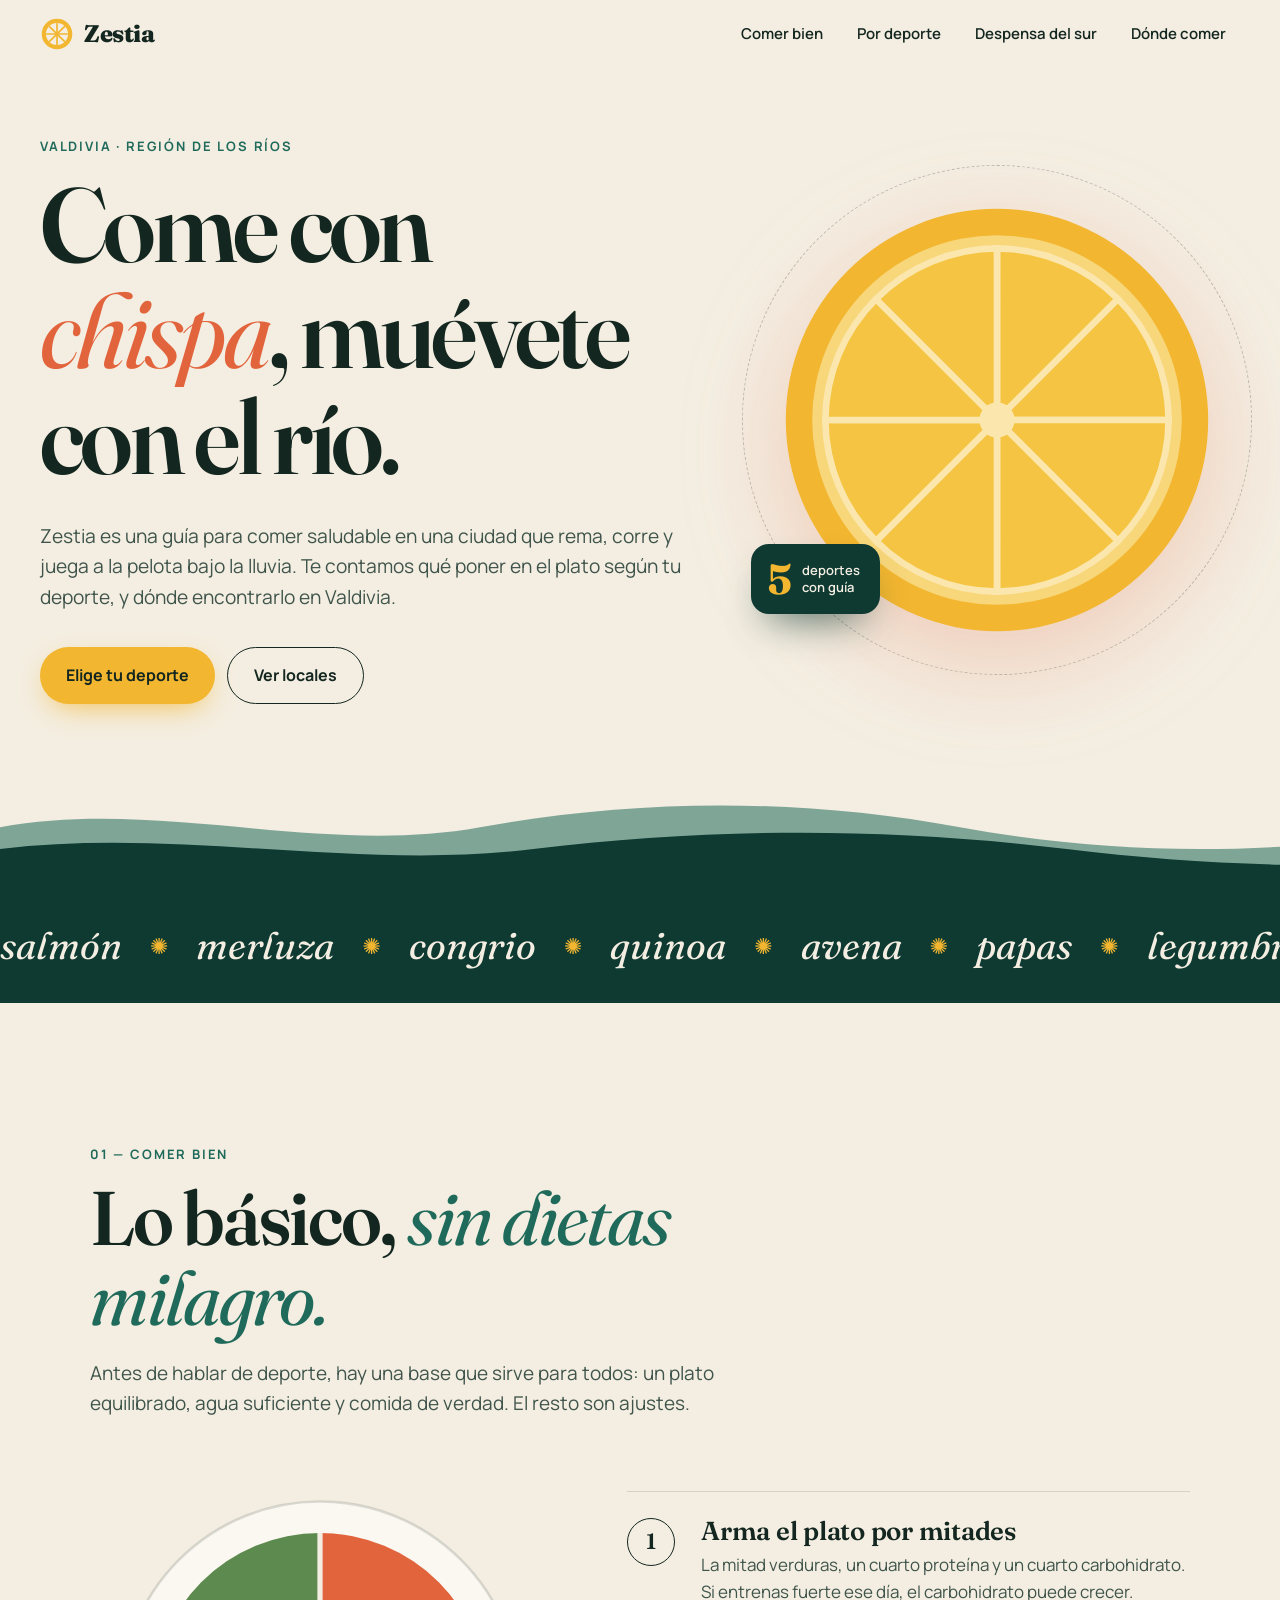
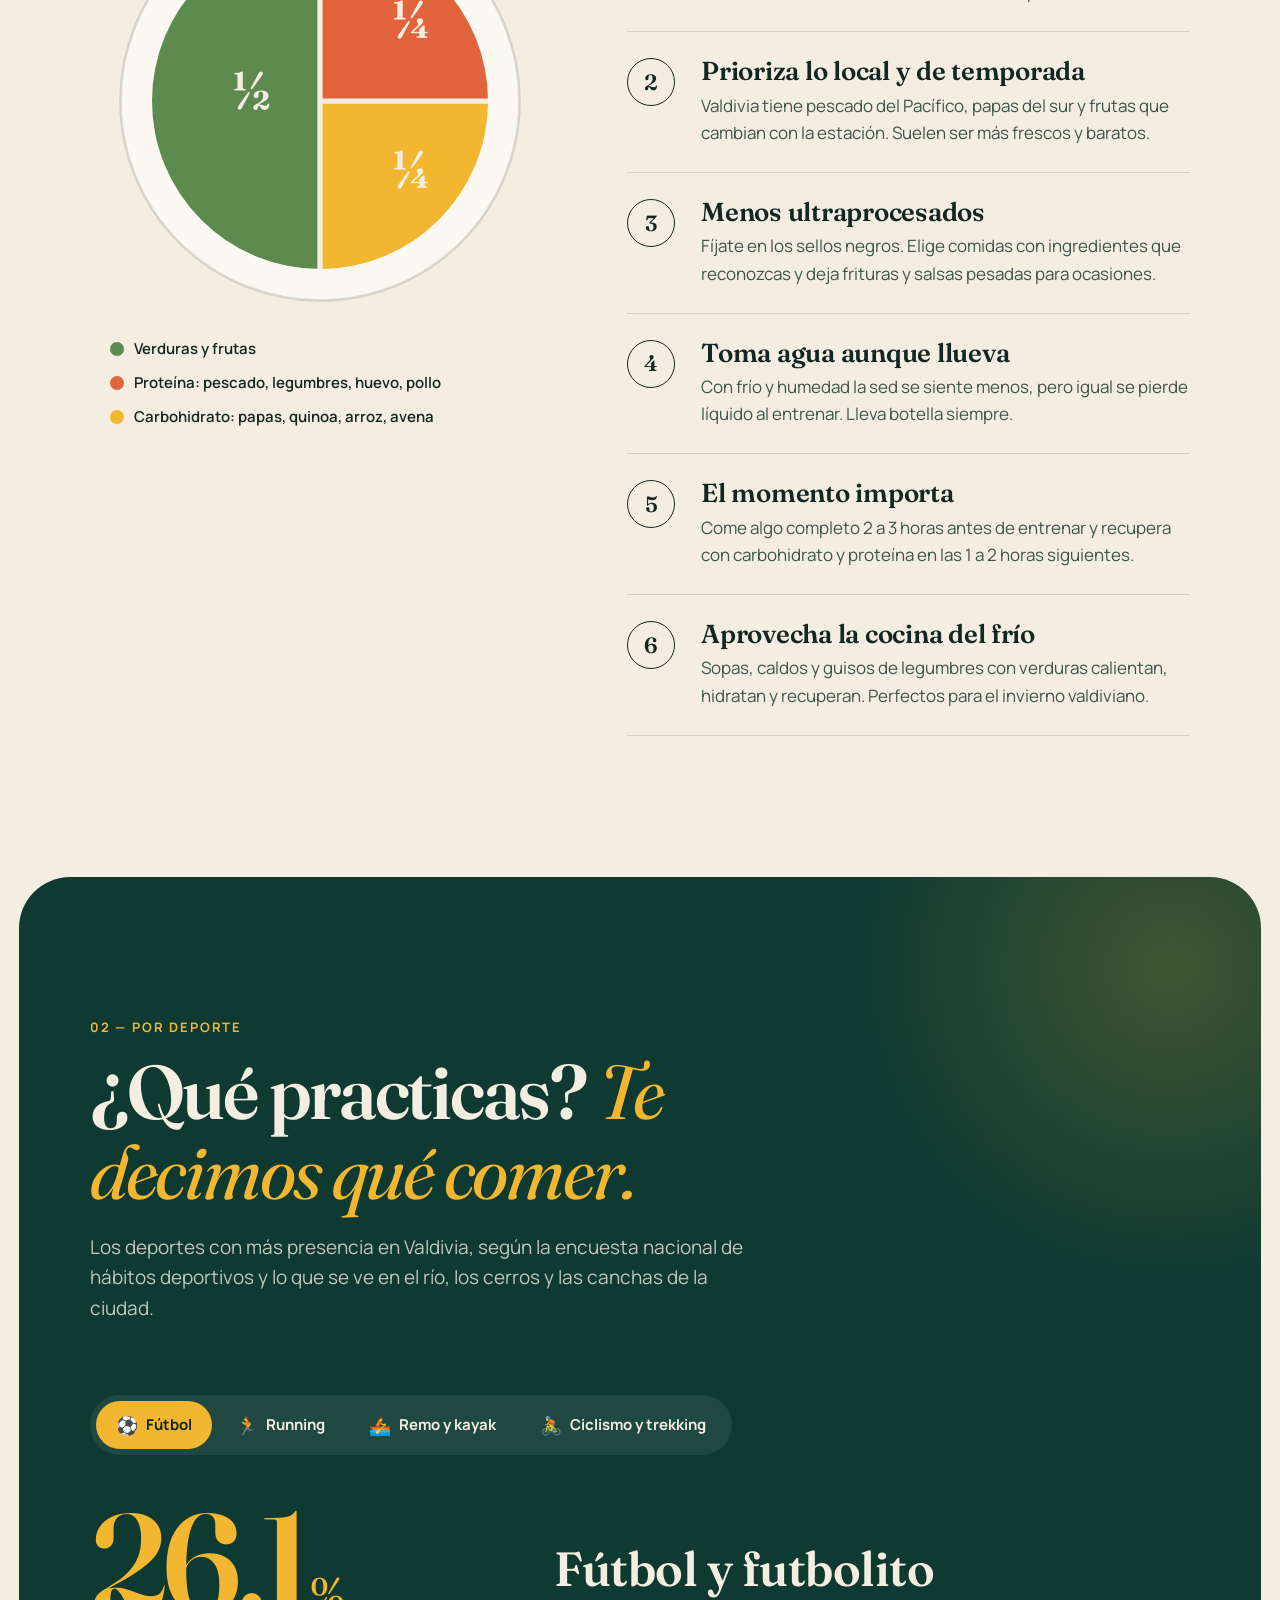
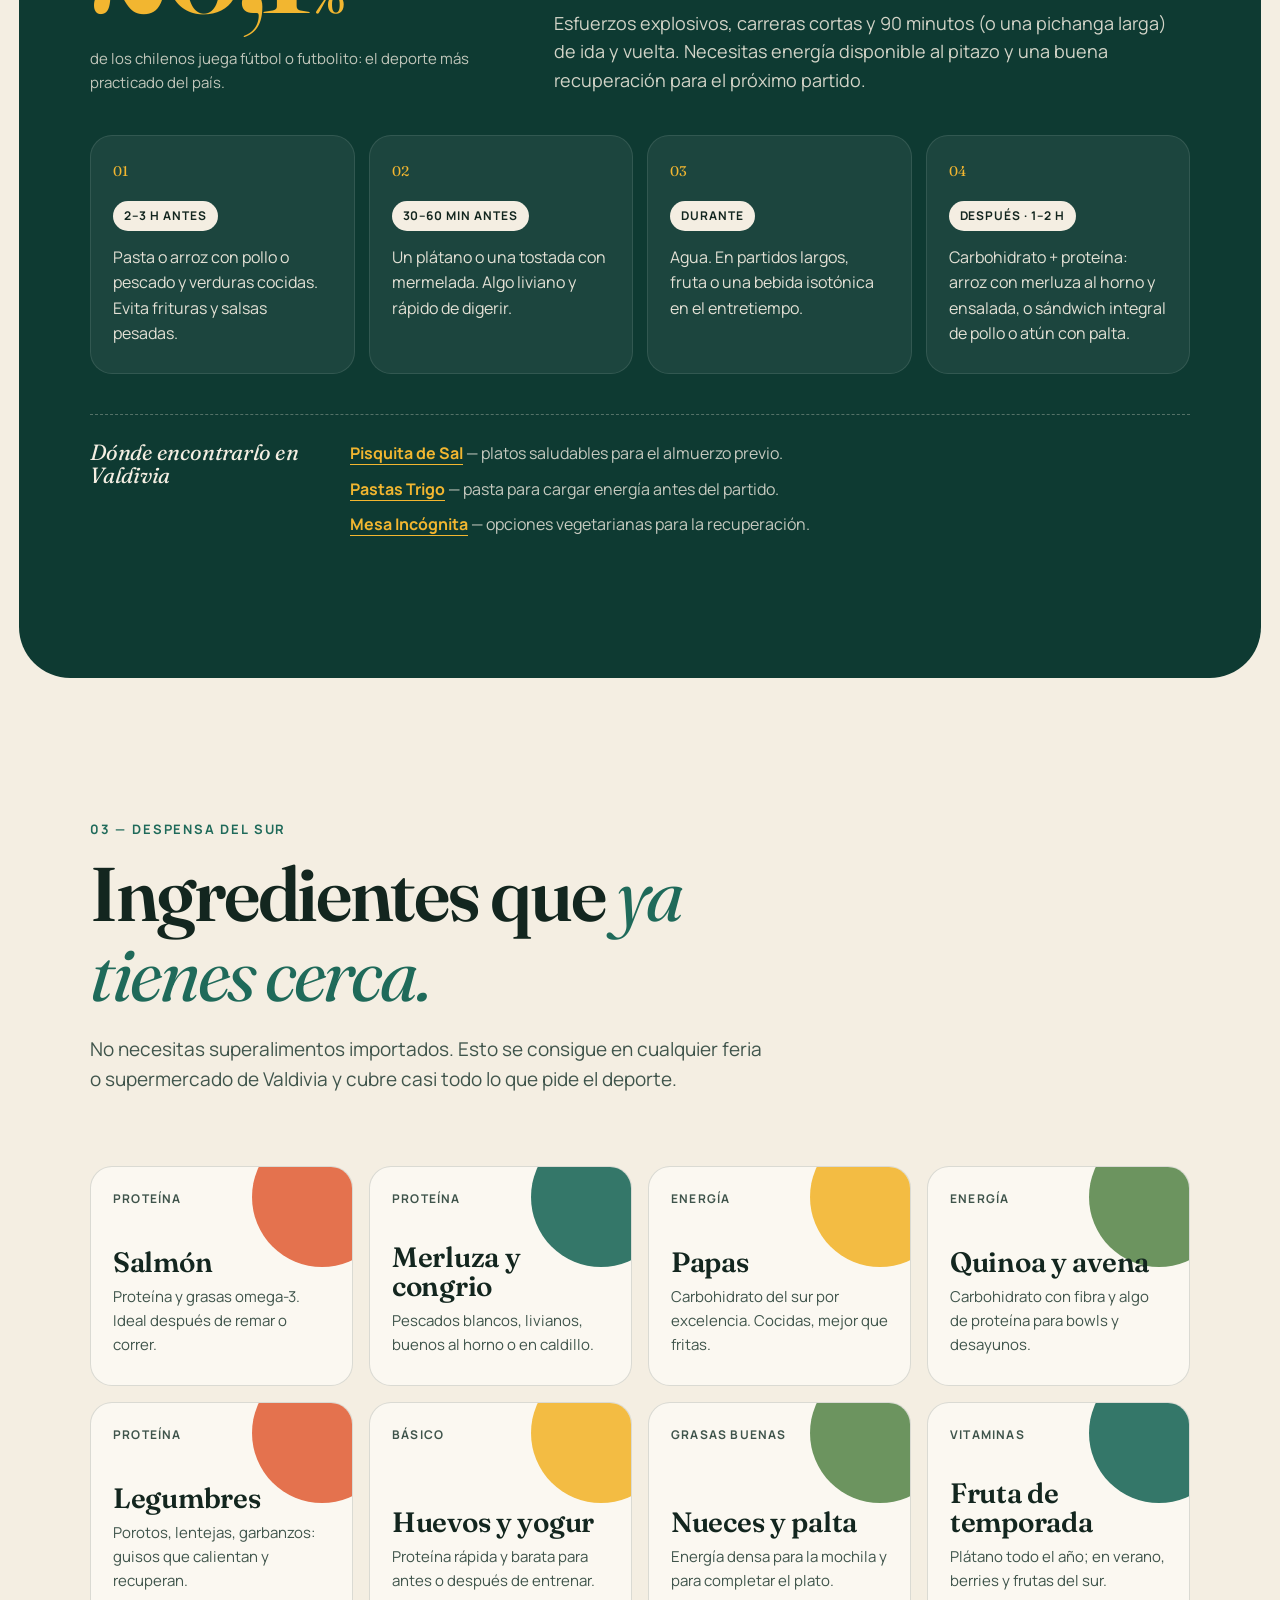
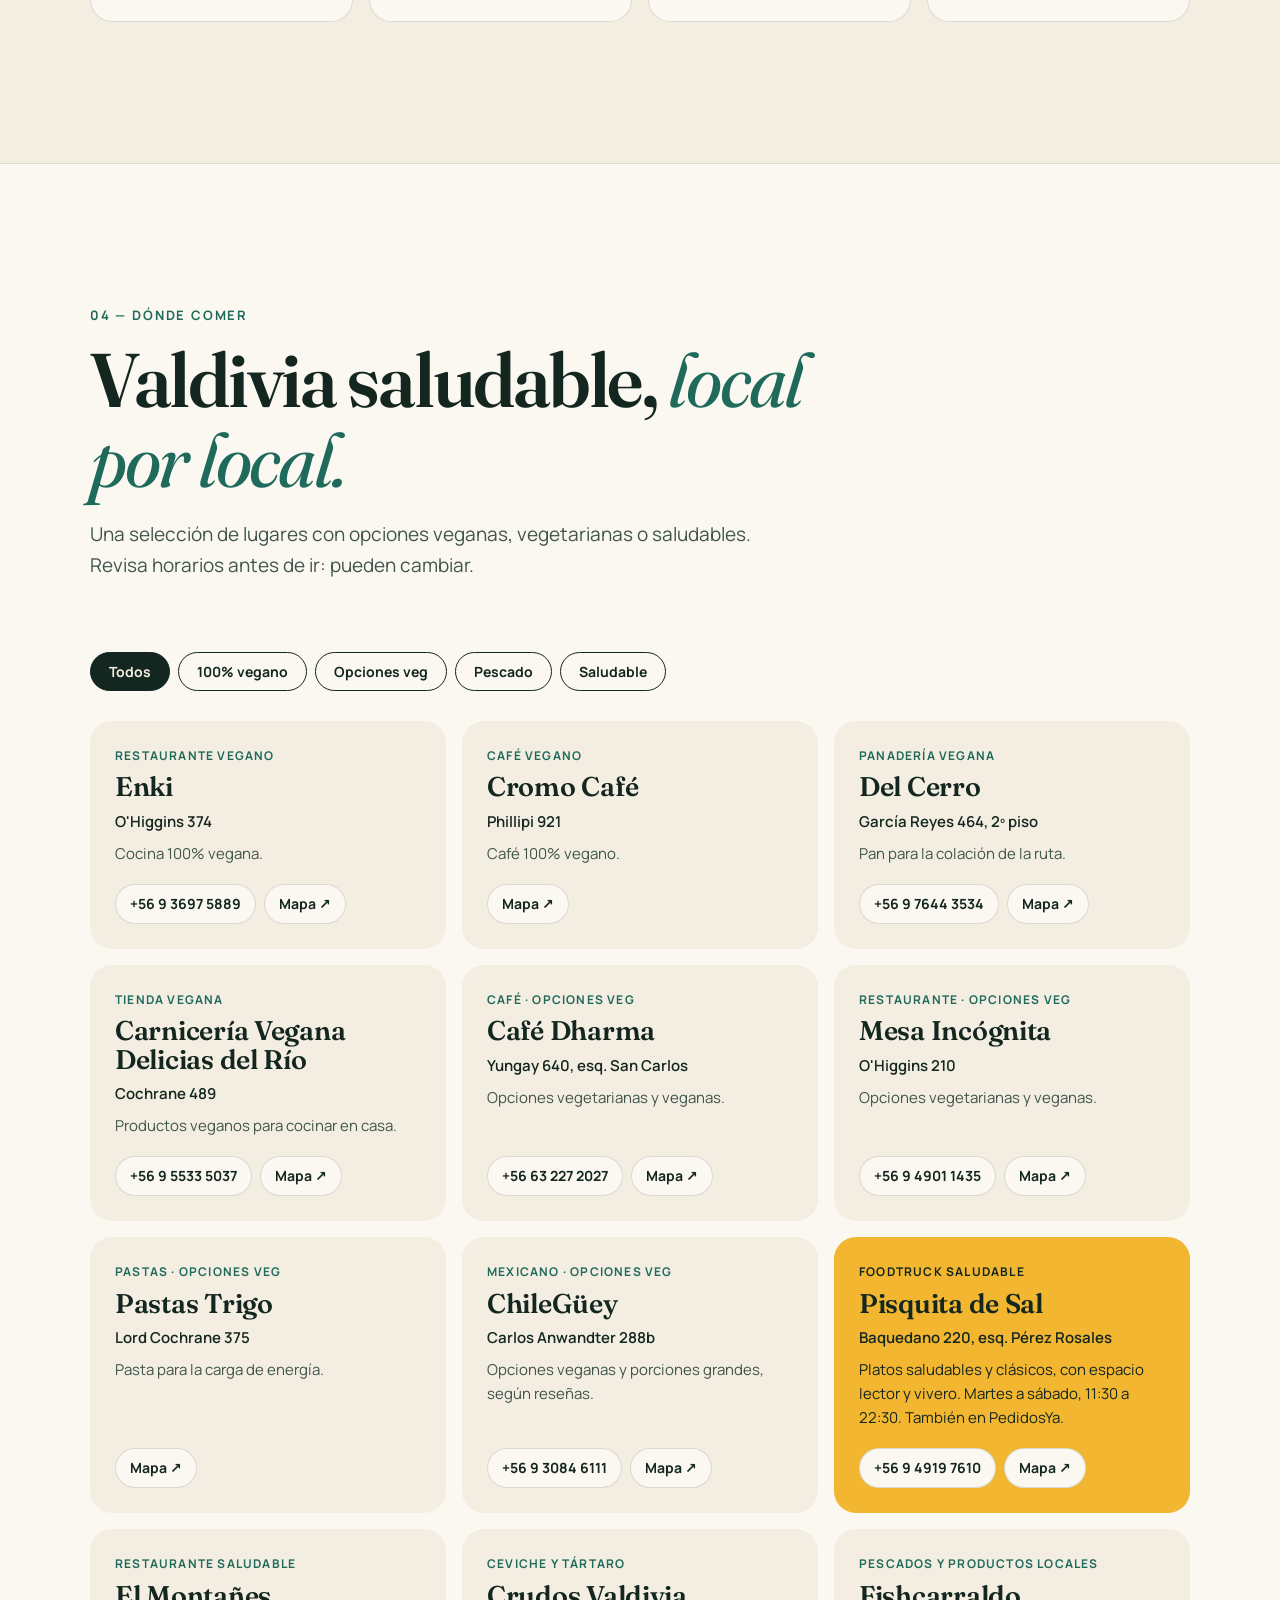
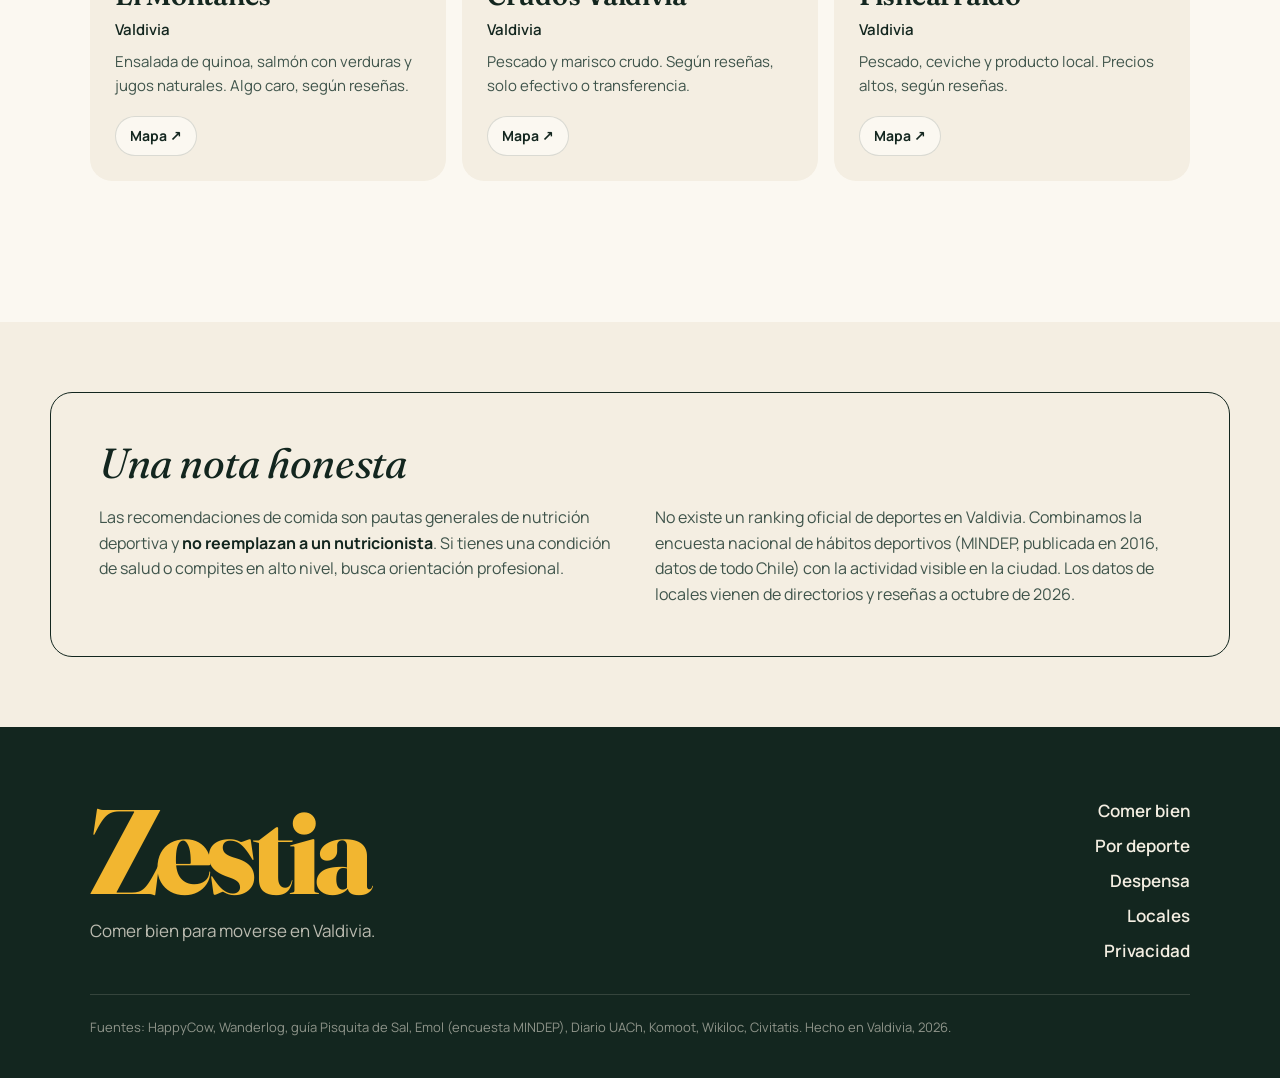
==== commit 6537c8bf: "Agregar política de privacidad del asistente de WhatsApp" ====
--- a/index.html
+++ b/index.html
@@ -525,6 +525,7 @@
       <a href="#deportes">Por deporte</a>
       <a href="#despensa">Despensa</a>
       <a href="#locales">Locales</a>
+      <a href="privacidad.html">Privacidad</a>
     </nav>
     <p class="footer__small">Fuentes: HappyCow, Wanderlog, guía Pisquita de Sal, Emol (encuesta MINDEP), Diario UACh, Komoot, Wikiloc, Civitatis. Hecho en Valdivia, 2026.</p>
   </div>
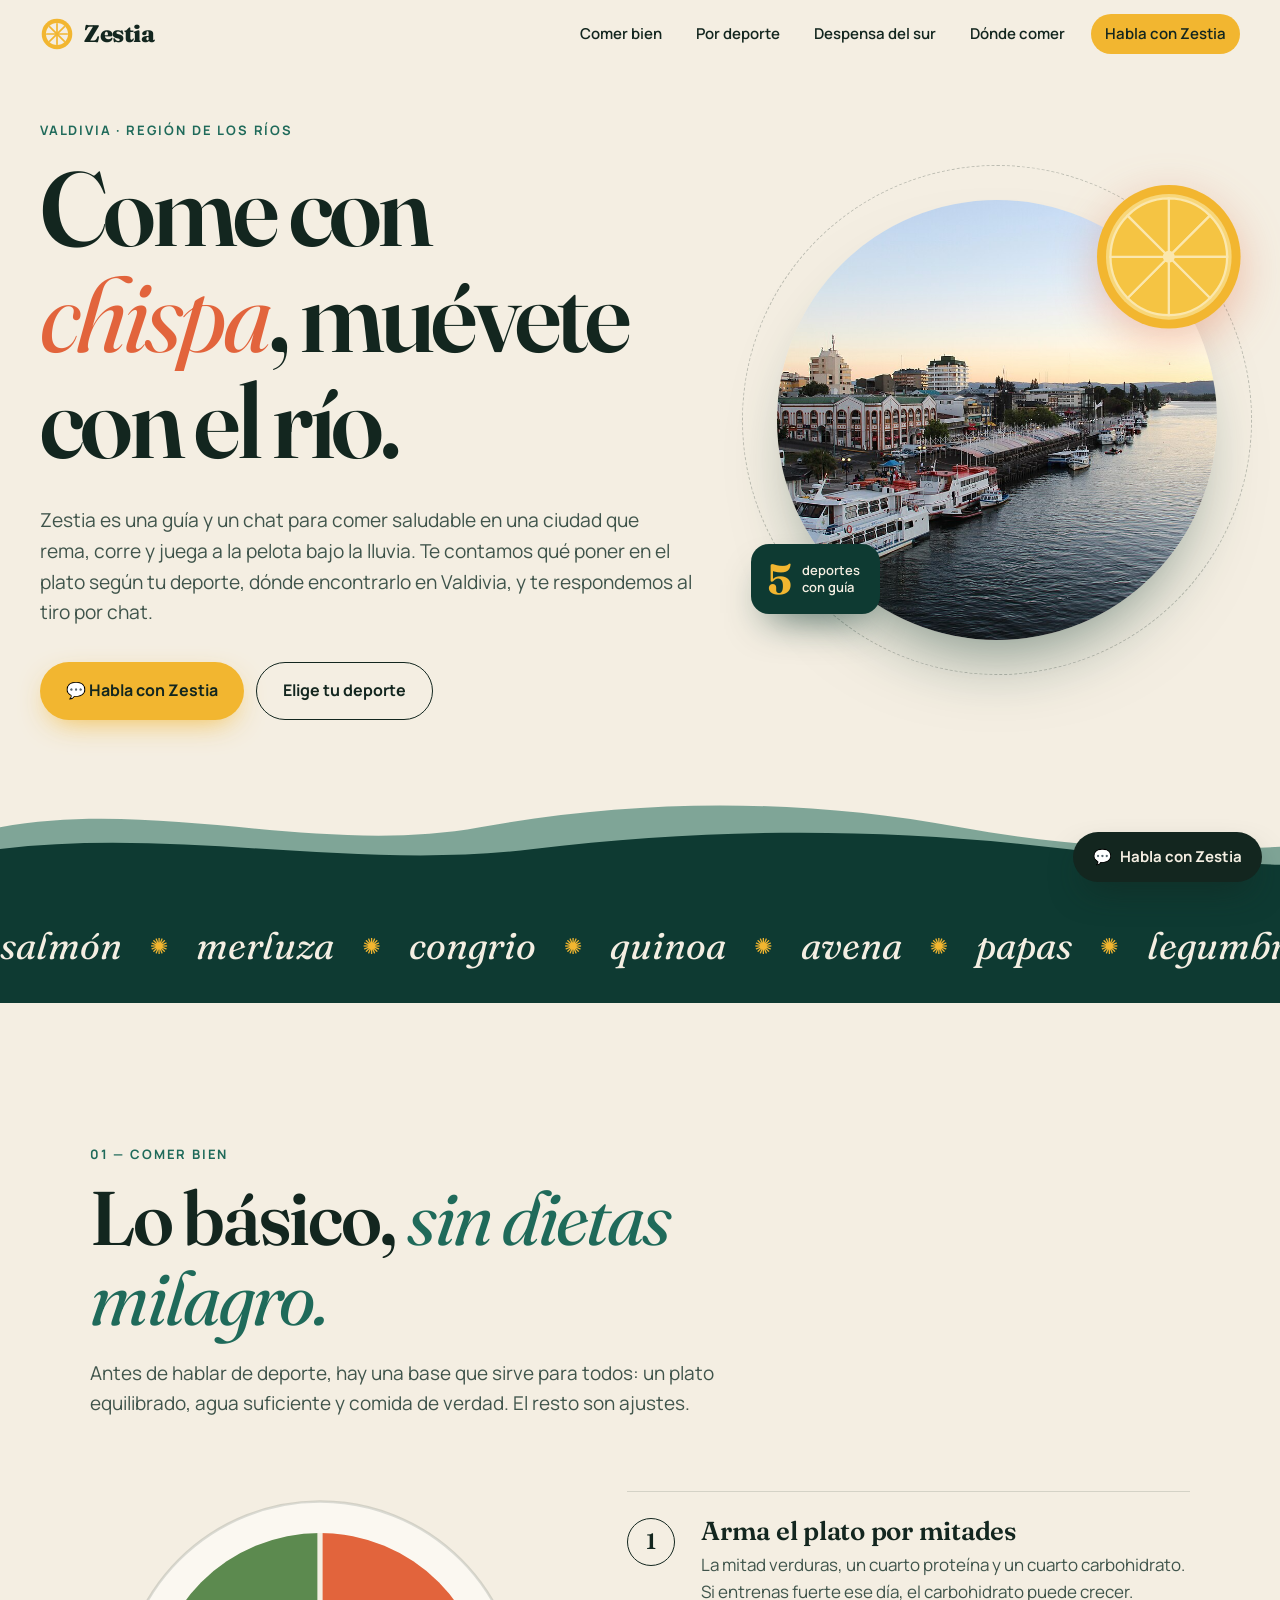
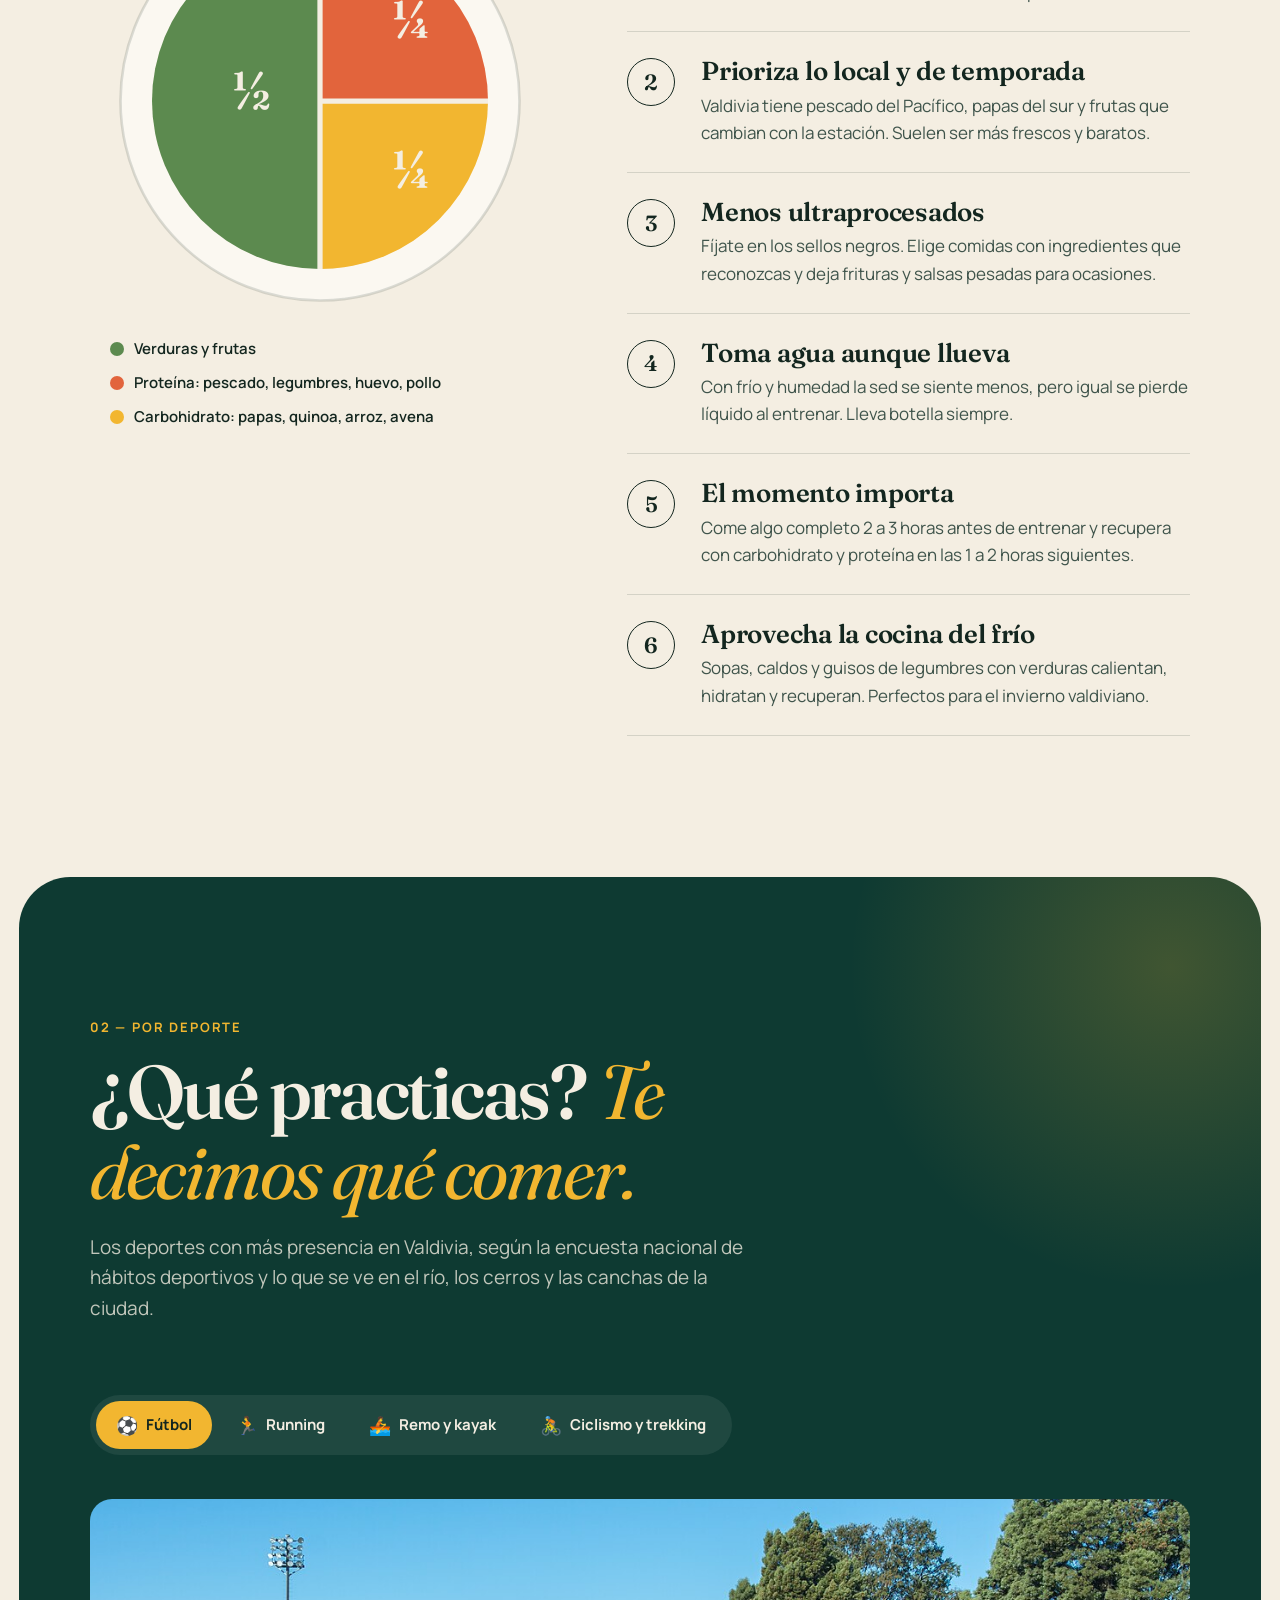
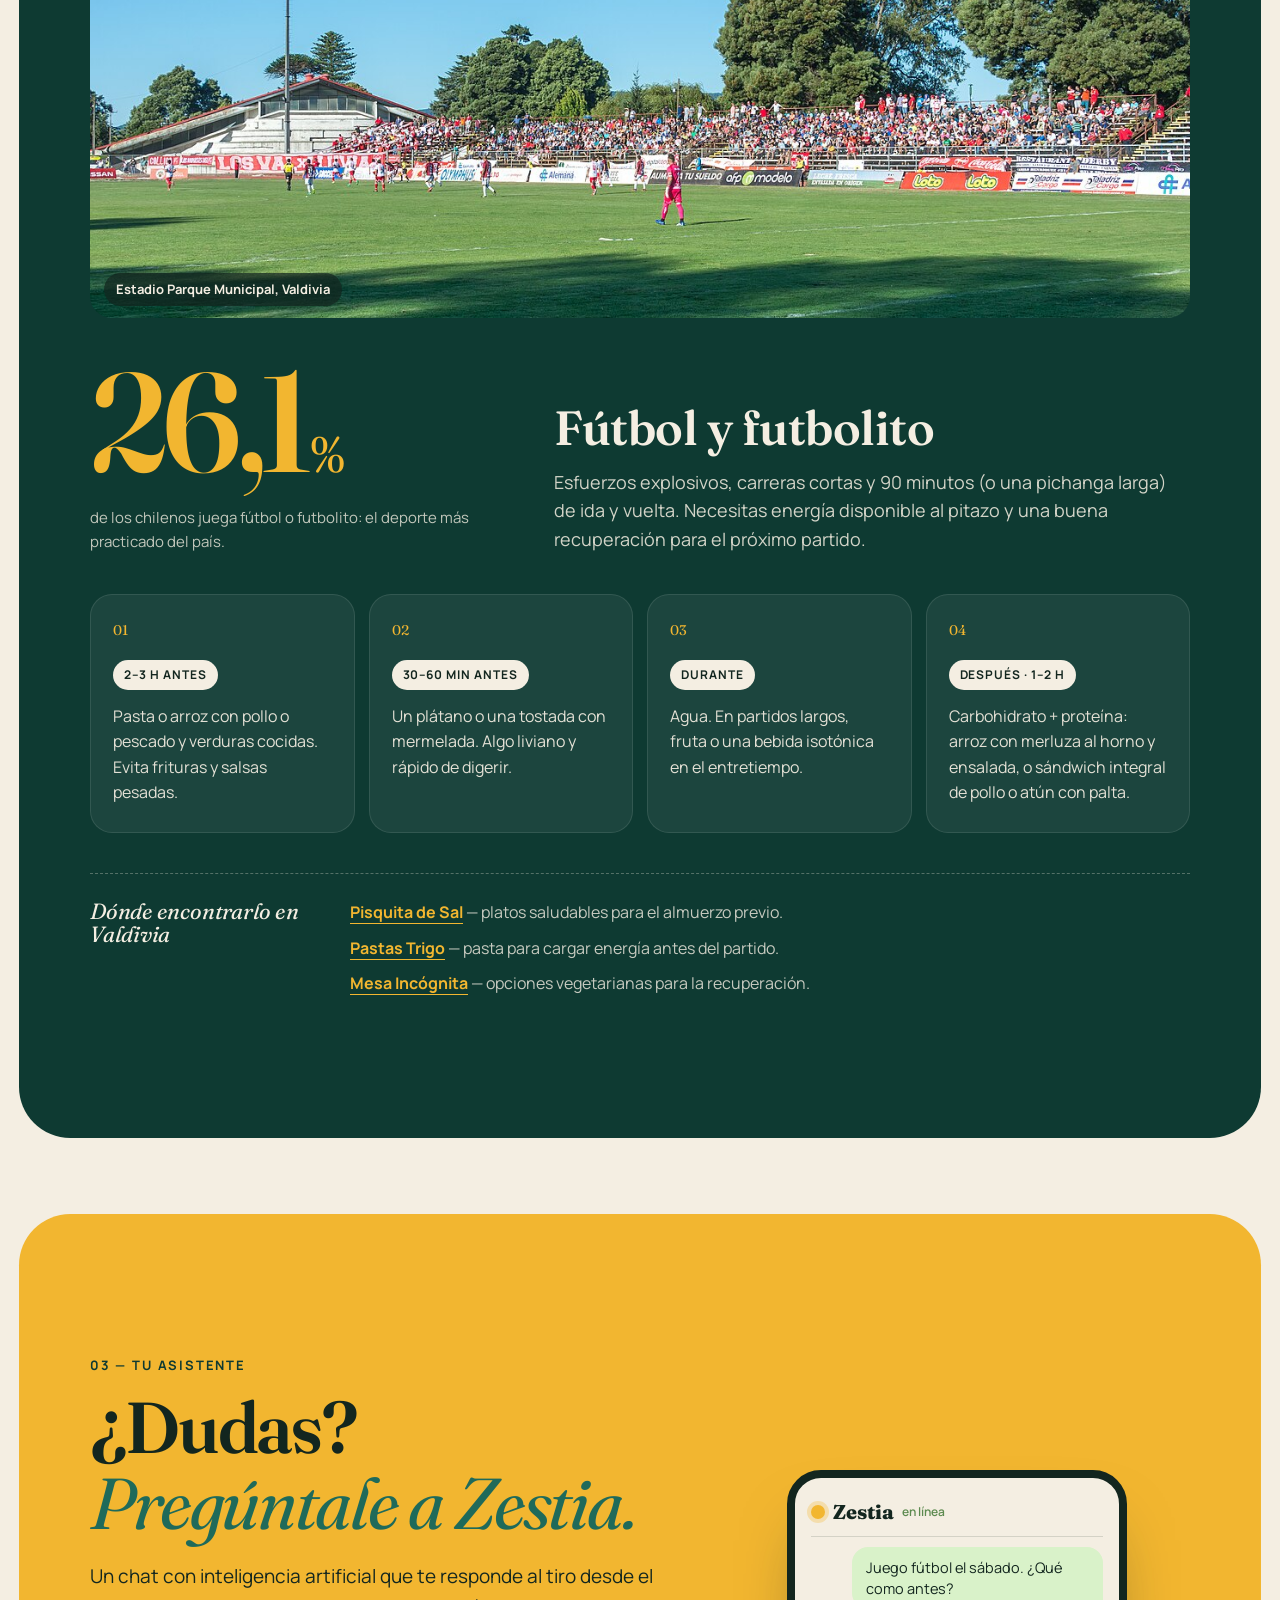
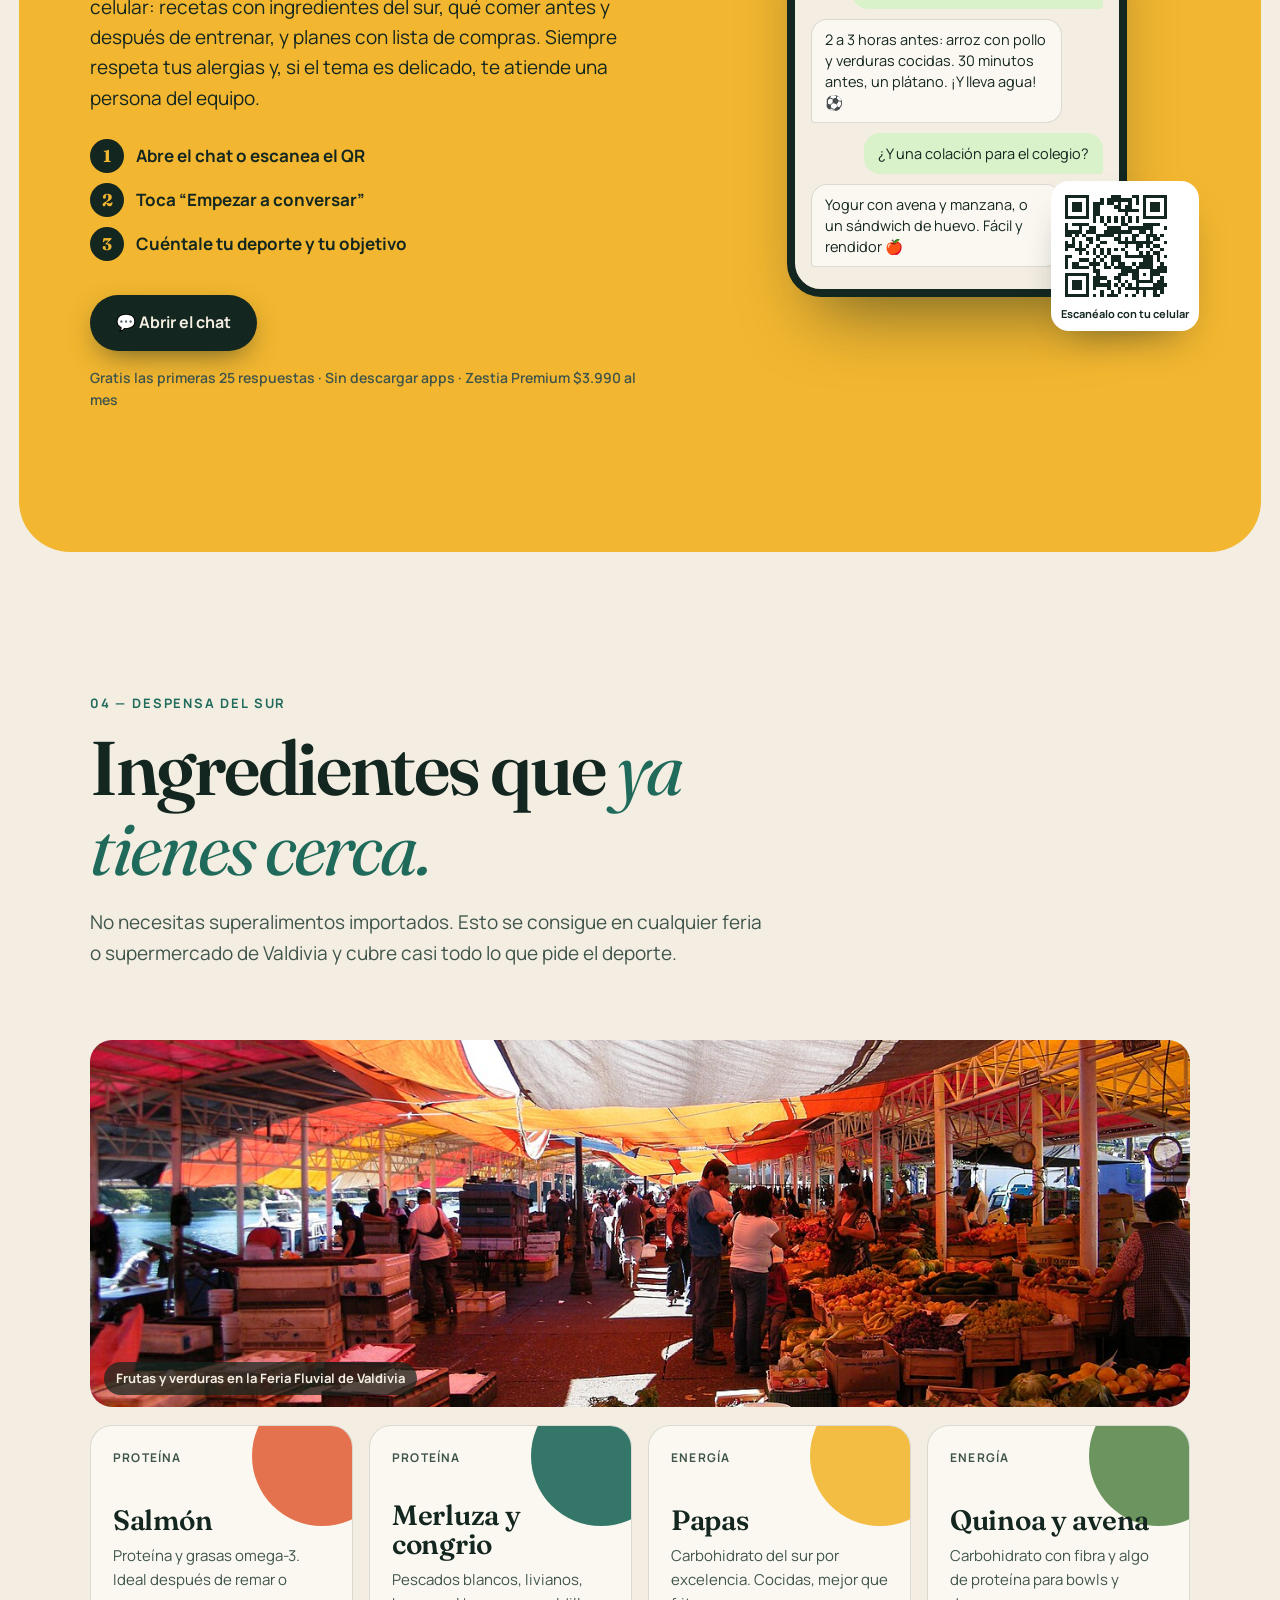
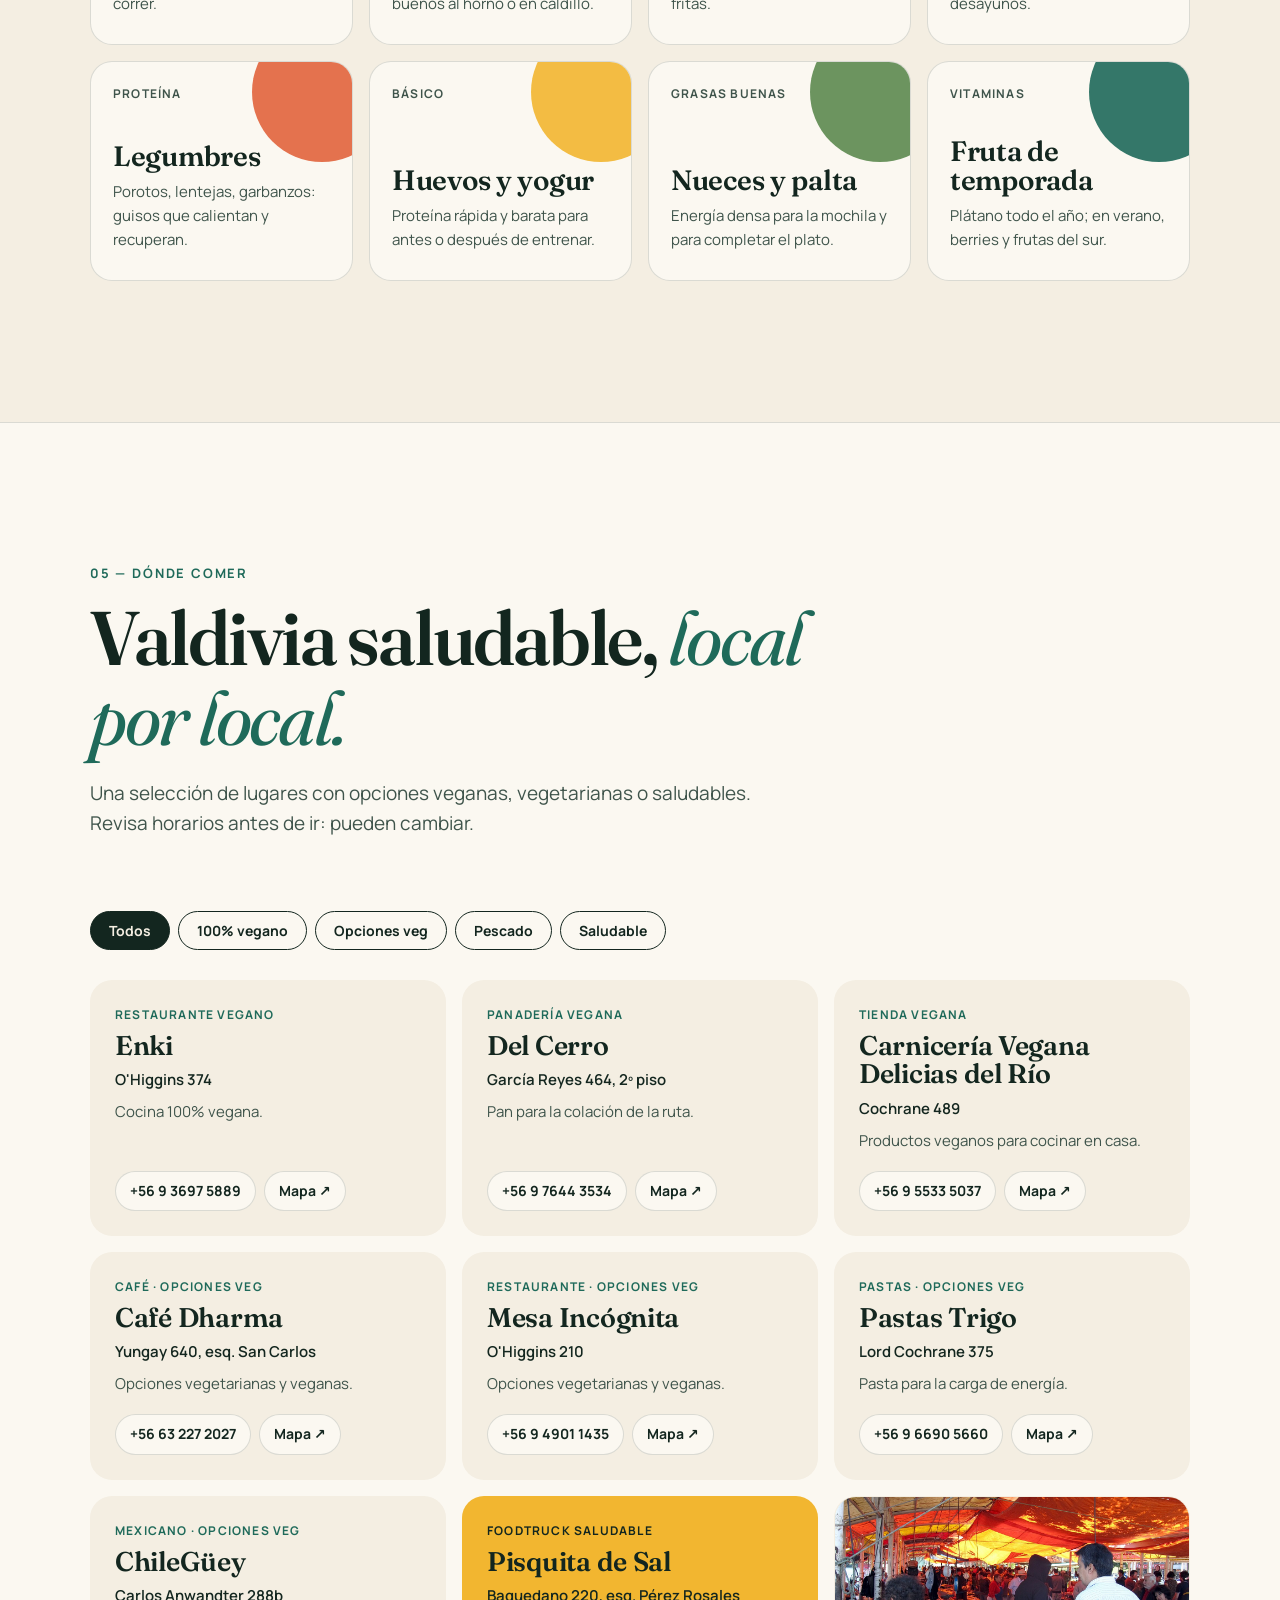
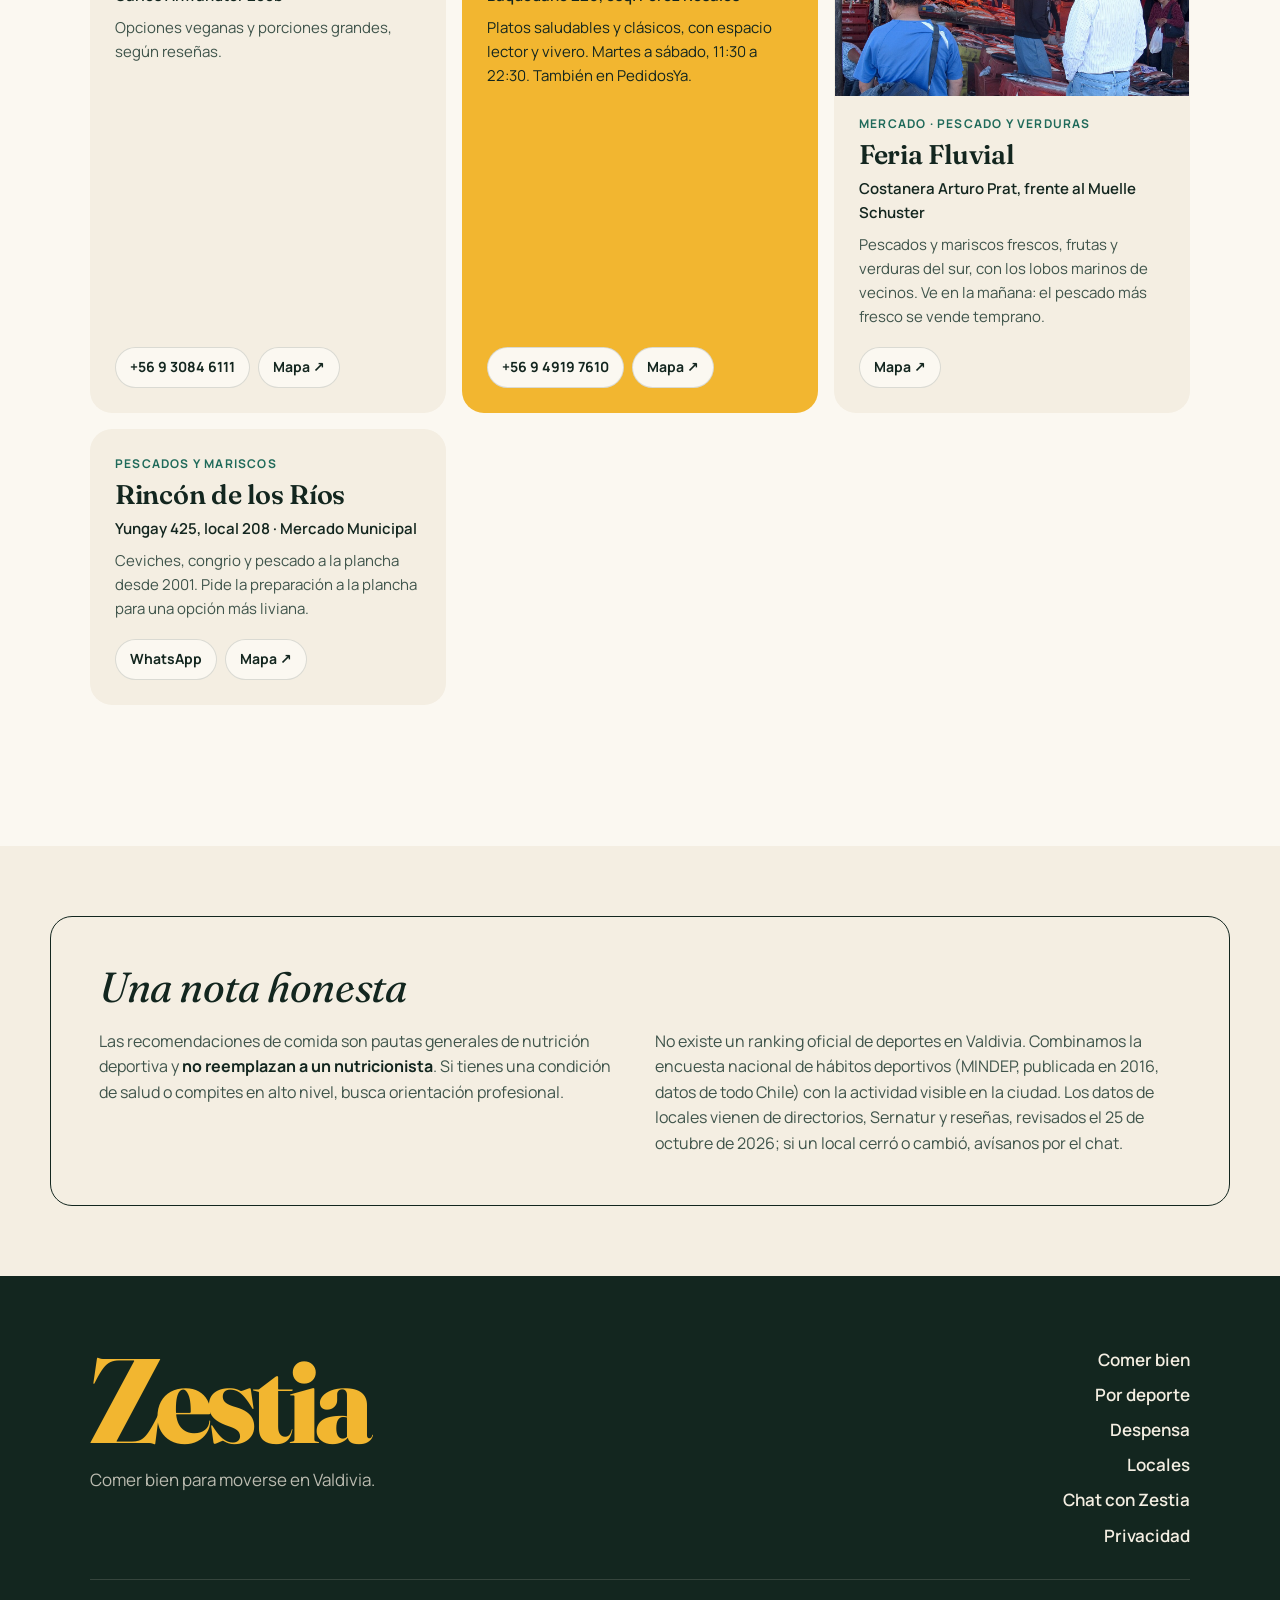
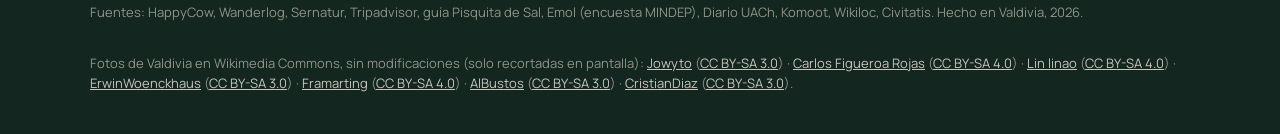
==== commit bbd6f39d: "Sitio: chat de Zestia, fotos de Valdivia y locales verificados - Acceso al chat en el menú, la porta" ====
--- a/index.html
+++ b/index.html
@@ -4,18 +4,19 @@
 <meta charset="utf-8">
 <meta name="viewport" content="width=device-width, initial-scale=1">
 <title>Zestia · Comer bien para moverse en Valdivia</title>
-<meta name="description" content="Zestia: guía de comida saludable para quienes hacen deporte en Valdivia. Qué comer antes, durante y después del fútbol, running, remo, kayak, ciclismo y trekking, y dónde encontrarlo en la ciudad.">
+<meta name="description" content="Zestia: guía y chat de comida saludable para quienes hacen deporte en Valdivia. Qué comer antes, durante y después del fútbol, running, remo, kayak, ciclismo y trekking, y dónde encontrarlo en la ciudad.">
 <meta name="theme-color" content="#0e3a32">
 <meta property="og:title" content="Zestia · Comer bien para moverse en Valdivia">
 <meta property="og:description" content="Qué comer según tu deporte y dónde encontrarlo en Valdivia.">
 <meta property="og:type" content="website">
-<link rel="icon" href="assets/img/favicon.svg?v=20261018" type="image/svg+xml">
+<meta property="og:image" content="https://zwlacraaa.github.io/Zestia/assets/img/fotos/valdivia-rio-atardecer.jpg">
+<link rel="icon" href="assets/img/favicon.svg?v=20261025" type="image/svg+xml">
 <link rel="preconnect" href="https://fonts.googleapis.com">
 <link rel="preconnect" href="https://fonts.gstatic.com" crossorigin>
 <link href="https://fonts.googleapis.com/css2?family=Fraunces:ital,opsz,wght@0,9..144,400;0,9..144,600;0,9..144,800;1,9..144,400;1,9..144,600&family=Manrope:wght@400;500;600;700&display=swap" rel="stylesheet">
-<link rel="stylesheet" href="styles.css?v=20261018">
+<link rel="stylesheet" href="styles.css?v=20261025">
 <script>document.documentElement.classList.add('js');</script>
-<script src="main.js?v=20261018" defer></script>
+<script src="main.js?v=20261025" defer></script>
 </head>
 <body>
 
@@ -38,6 +39,7 @@
     <a href="#deportes">Por deporte</a>
     <a href="#despensa">Despensa del sur</a>
     <a href="#locales">Dónde comer</a>
+    <a class="nav__cta" href="https://zestia.onrender.com/chat">Habla con Zestia</a>
   </nav>
   <button class="nav__toggle" id="navToggle" aria-expanded="false" aria-controls="navLinks" aria-label="Abrir menú">
     <span></span><span></span>
@@ -55,15 +57,16 @@
         <span class="line"><span class="reveal"><em>chispa</em>, muévete</span></span>
         <span class="line"><span class="reveal">con el río.</span></span>
       </h1>
-      <p class="hero__lead reveal">Zestia es una guía para comer saludable en una ciudad que rema, corre y juega a la pelota bajo la lluvia. Te contamos qué poner en el plato según tu deporte, y dónde encontrarlo en Valdivia.</p>
+      <p class="hero__lead reveal">Zestia es una guía y un chat para comer saludable en una ciudad que rema, corre y juega a la pelota bajo la lluvia. Te contamos qué poner en el plato según tu deporte, dónde encontrarlo en Valdivia, y te respondemos al tiro por chat.</p>
       <div class="hero__cta reveal">
-        <a class="btn btn--zest" href="#deportes">Elige tu deporte</a>
-        <a class="btn btn--ghost" href="#locales">Ver locales</a>
-      </div>
-    </div>
-
-    <div class="hero__art" aria-hidden="true">
-      <svg class="citrus" viewBox="0 0 200 200">
+        <a class="btn btn--zest" href="https://zestia.onrender.com/chat">💬 Habla con Zestia</a>
+        <a class="btn btn--ghost" href="#deportes">Elige tu deporte</a>
+      </div>
+    </div>
+
+    <div class="hero__art">
+      <img class="hero__photo" src="assets/img/fotos/valdivia-rio-atardecer.jpg" width="1280" height="853" alt="La costanera de Valdivia y el río Calle-Calle al atardecer" fetchpriority="high">
+      <svg class="citrus citrus--sticker" viewBox="0 0 200 200" aria-hidden="true">
         <circle cx="100" cy="100" r="96" fill="var(--zest)"/>
         <circle cx="100" cy="100" r="84" fill="#f8d77a"/>
         <g fill="#f5c443" stroke="#fbe7ad" stroke-width="3">
@@ -78,7 +81,7 @@
         </g>
         <circle cx="100" cy="100" r="8" fill="#fbe7ad"/>
       </svg>
-      <div class="hero__badge">
+      <div class="hero__badge" aria-hidden="true">
         <strong>5</strong>
         <span>deportes<br>con guía</span>
       </div>
@@ -185,6 +188,7 @@
 
       <!-- FÚTBOL -->
       <article class="panel is-active" role="tabpanel" id="p-futbol" aria-labelledby="tab-futbol" tabindex="0">
+        <figure class="panel__photo"><img src="assets/img/fotos/futbol-estadio-parque-municipal.jpg" width="1280" height="853" alt="Partido en el Estadio Parque Municipal de Valdivia" loading="lazy"><figcaption>Estadio Parque Municipal, Valdivia</figcaption></figure>
         <div class="panel__intro">
           <div class="stat">
             <span class="stat__num" data-count="26.1">26,1</span><span class="stat__unit">%</span>
@@ -213,6 +217,7 @@
 
       <!-- RUNNING -->
       <article class="panel" role="tabpanel" id="p-running" aria-labelledby="tab-running" tabindex="0">
+        <figure class="panel__photo"><img src="assets/img/fotos/running-costanera-las-animas.jpg" width="1280" height="960" alt="Paseo de la costanera junto al río Calle-Calle, en Las Ánimas" loading="lazy"><figcaption>Costanera de Las Ánimas, Valdivia</figcaption></figure>
         <div class="panel__intro">
           <div class="stat">
             <span class="stat__num" data-count="10.7">10,7</span><span class="stat__unit">km</span>
@@ -232,15 +237,16 @@
         <aside class="where">
           <h4>Dónde encontrarlo en Valdivia</h4>
           <ul>
-            <li><a href="#local-montanes">El Montañes</a> — ensalada de quinoa, salmón con verduras y jugos naturales.</li>
             <li><a href="#local-enki">Enki</a> — cocina 100% vegana para bowls con legumbres.</li>
-            <li><a href="#local-cromo">Cromo Café</a> — café vegano para el desayuno previo.</li>
+            <li><a href="#local-delcerro">Del Cerro</a> — pan para el desayuno previo.</li>
+            <li><a href="#local-rincon">Rincón de los Ríos</a> — salmón y congrio para la recuperación.</li>
           </ul>
         </aside>
       </article>
 
       <!-- REMO -->
       <article class="panel" role="tabpanel" id="p-remo" aria-labelledby="tab-remo" tabindex="0">
+        <figure class="panel__photo"><img src="assets/img/fotos/remo-rio-calle-calle.jpg" width="1280" height="914" alt="El río Calle-Calle en calma al amanecer" loading="lazy"><figcaption>Río Calle-Calle al amanecer</figcaption></figure>
         <div class="panel__intro">
           <div class="stat">
             <span class="stat__num stat__num--word">Calle&nbsp;Calle</span>
@@ -260,8 +266,8 @@
         <aside class="where">
           <h4>Dónde encontrarlo en Valdivia</h4>
           <ul>
-            <li><a href="#local-fishcarraldo">Fishcarraldo</a> — pescado y productos locales.</li>
-            <li><a href="#local-crudos">Crudos Valdivia</a> — ceviche y tártaro para una proteína fresca.</li>
+            <li><a href="#local-feria">Feria Fluvial</a> — pescado fresco a orillas del mismo río.</li>
+            <li><a href="#local-rincon">Rincón de los Ríos</a> — ceviche y pescado a la plancha.</li>
             <li><a href="#local-dharma">Café Dharma</a> — un lugar cálido para volver del río.</li>
           </ul>
         </aside>
@@ -269,6 +275,7 @@
 
       <!-- CICLISMO -->
       <article class="panel" role="tabpanel" id="p-bici" aria-labelledby="tab-bici" tabindex="0">
+        <figure class="panel__photo"><img src="assets/img/fotos/trekking-parque-oncol.jpg" width="1280" height="720" alt="Bosque nativo visto desde el Parque Oncol" loading="lazy"><figcaption>Parque Oncol, a minutos de Valdivia</figcaption></figure>
         <div class="panel__intro">
           <div class="stat">
             <span class="stat__num stat__num--word">Los&nbsp;Ríos</span>
@@ -297,14 +304,46 @@
     </div>
   </section>
 
+  <!-- CHAT -->
+  <section class="section chatcta" id="chat">
+    <div class="wrap chatcta__inner">
+      <div class="chatcta__text">
+        <p class="eyebrow reveal">03 — Tu asistente</p>
+        <h2 class="reveal">¿Dudas? <em>Pregúntale a Zestia.</em></h2>
+        <p class="section__lead reveal">Un chat con inteligencia artificial que te responde al tiro desde el celular: recetas con ingredientes del sur, qué comer antes y después de entrenar, y planes con lista de compras. Siempre respeta tus alergias y, si el tema es delicado, te atiende una persona del equipo.</p>
+        <ol class="chatcta__steps reveal">
+          <li><b>1</b> Abre el chat o escanea el QR</li>
+          <li><b>2</b> Toca “Empezar a conversar”</li>
+          <li><b>3</b> Cuéntale tu deporte y tu objetivo</li>
+        </ol>
+        <div class="hero__cta reveal">
+          <a class="btn btn--zest" href="https://zestia.onrender.com/chat">💬 Abrir el chat</a>
+        </div>
+        <p class="chatcta__small reveal">Gratis las primeras 25 respuestas · Sin descargar apps · Zestia Premium $3.990 al mes</p>
+      </div>
+      <div class="chatcta__art reveal" aria-hidden="true">
+        <div class="phone">
+          <div class="phone__top"><span class="phone__dot"></span>Zestia <small>en línea</small></div>
+          <p class="bubble bubble--me">Juego fútbol el sábado. ¿Qué como antes?</p>
+          <p class="bubble">2 a 3 horas antes: arroz con pollo y verduras cocidas. 30 minutos antes, un plátano. ¡Y lleva agua! ⚽</p>
+          <p class="bubble bubble--me">¿Y una colación para el colegio?</p>
+          <p class="bubble">Yogur con avena y manzana, o un sándwich de huevo. Fácil y rendidor 🍎</p>
+        </div>
+        <figure class="chatcta__qr"><img src="assets/img/qr-chat.svg" width="160" height="160" alt=""><figcaption>Escanéalo con tu celular</figcaption></figure>
+      </div>
+    </div>
+  </section>
+
   <!-- DESPENSA -->
   <section class="section pantry" id="despensa">
     <div class="wrap">
       <header class="section__head">
-        <p class="eyebrow reveal">03 — Despensa del sur</p>
+        <p class="eyebrow reveal">04 — Despensa del sur</p>
         <h2 class="reveal">Ingredientes que <em>ya tienes cerca.</em></h2>
         <p class="section__lead reveal">No necesitas superalimentos importados. Esto se consigue en cualquier feria o supermercado de Valdivia y cubre casi todo lo que pide el deporte.</p>
       </header>
+
+      <figure class="pantry__photo reveal"><img src="assets/img/fotos/despensa-feria-fluvial.jpg" width="1280" height="721" alt="Puestos de frutas y verduras en la Feria Fluvial de Valdivia" loading="lazy"><figcaption>Frutas y verduras en la Feria Fluvial de Valdivia</figcaption></figure>
 
       <div class="pantry__grid">
         <div class="card-ing reveal" style="--c: var(--coral)">
@@ -355,7 +394,7 @@
   <section class="section places" id="locales">
     <div class="wrap">
       <header class="section__head">
-        <p class="eyebrow reveal">04 — Dónde comer</p>
+        <p class="eyebrow reveal">05 — Dónde comer</p>
         <h2 class="reveal">Valdivia saludable, <em>local por local.</em></h2>
         <p class="section__lead reveal">Una selección de lugares con opciones veganas, vegetarianas o saludables. Revisa horarios antes de ir: pueden cambiar.</p>
       </header>
@@ -380,15 +419,6 @@
           </div>
         </article>
 
-        <article class="place" id="local-cromo" data-tags="vegano">
-          <span class="place__type">Café vegano</span>
-          <h3>Cromo Café</h3>
-          <p class="place__addr">Phillipi 921</p>
-          <p class="place__note">Café 100% vegano.</p>
-          <div class="place__links">
-            <a href="https://www.google.com/maps/search/?api=1&query=Cromo+Cafe+Phillipi+921+Valdivia" target="_blank" rel="noopener">Mapa ↗</a>
-          </div>
-        </article>
 
         <article class="place" id="local-delcerro" data-tags="vegano">
           <span class="place__type">Panadería vegana</span>
@@ -440,6 +470,7 @@
           <p class="place__addr">Lord Cochrane 375</p>
           <p class="place__note">Pasta para la carga de energía.</p>
           <div class="place__links">
+            <a href="tel:+56966905660">+56 9 6690 5660</a>
             <a href="https://www.google.com/maps/search/?api=1&query=Pastas+Trigo+Lord+Cochrane+375+Valdivia" target="_blank" rel="noopener">Mapa ↗</a>
           </div>
         </article>
@@ -466,33 +497,27 @@
           </div>
         </article>
 
-        <article class="place" id="local-montanes" data-tags="saludable pescado">
-          <span class="place__type">Restaurante saludable</span>
-          <h3>El Montañes</h3>
-          <p class="place__addr">Valdivia</p>
-          <p class="place__note">Ensalada de quinoa, salmón con verduras y jugos naturales. Algo caro, según reseñas.</p>
-          <div class="place__links">
-            <a href="https://www.google.com/maps/search/?api=1&query=El+Montanes+Valdivia" target="_blank" rel="noopener">Mapa ↗</a>
-          </div>
-        </article>
-
-        <article class="place" id="local-crudos" data-tags="pescado">
-          <span class="place__type">Ceviche y tártaro</span>
-          <h3>Crudos Valdivia</h3>
-          <p class="place__addr">Valdivia</p>
-          <p class="place__note">Pescado y marisco crudo. Según reseñas, solo efectivo o transferencia.</p>
-          <div class="place__links">
-            <a href="https://www.google.com/maps/search/?api=1&query=Crudos+Valdivia" target="_blank" rel="noopener">Mapa ↗</a>
-          </div>
-        </article>
-
-        <article class="place" id="local-fishcarraldo" data-tags="pescado">
-          <span class="place__type">Pescados y productos locales</span>
-          <h3>Fishcarraldo</h3>
-          <p class="place__addr">Valdivia</p>
-          <p class="place__note">Pescado, ceviche y producto local. Precios altos, según reseñas.</p>
-          <div class="place__links">
-            <a href="https://www.google.com/maps/search/?api=1&query=Fishcarraldo+Valdivia" target="_blank" rel="noopener">Mapa ↗</a>
+
+
+        <article class="place place--photo" id="local-feria" data-tags="pescado saludable">
+          <img class="place__img" src="assets/img/fotos/feria-fluvial-pescados.jpg" width="1280" height="960" alt="Puestos de pescado en la Feria Fluvial de Valdivia" loading="lazy">
+          <span class="place__type">Mercado · pescado y verduras</span>
+          <h3>Feria Fluvial</h3>
+          <p class="place__addr">Costanera Arturo Prat, frente al Muelle Schuster</p>
+          <p class="place__note">Pescados y mariscos frescos, frutas y verduras del sur, con los lobos marinos de vecinos. Ve en la mañana: el pescado más fresco se vende temprano.</p>
+          <div class="place__links">
+            <a href="https://www.google.com/maps/search/?api=1&query=Feria+Fluvial+Valdivia" target="_blank" rel="noopener">Mapa ↗</a>
+          </div>
+        </article>
+
+        <article class="place" id="local-rincon" data-tags="pescado">
+          <span class="place__type">Pescados y mariscos</span>
+          <h3>Rincón de los Ríos</h3>
+          <p class="place__addr">Yungay 425, local 208 · Mercado Municipal</p>
+          <p class="place__note">Ceviches, congrio y pescado a la plancha desde 2001. Pide la preparación a la plancha para una opción más liviana.</p>
+          <div class="place__links">
+            <a href="https://wa.me/56988698129" target="_blank" rel="noopener">WhatsApp</a>
+            <a href="https://www.google.com/maps/search/?api=1&query=Rincon+de+los+Rios+Yungay+425+Valdivia" target="_blank" rel="noopener">Mapa ↗</a>
           </div>
         </article>
       </div>
@@ -507,12 +532,14 @@
       <h2>Una nota honesta</h2>
       <div class="note__cols">
         <p>Las recomendaciones de comida son pautas generales de nutrición deportiva y <strong>no reemplazan a un nutricionista</strong>. Si tienes una condición de salud o compites en alto nivel, busca orientación profesional.</p>
-        <p>No existe un ranking oficial de deportes en Valdivia. Combinamos la encuesta nacional de hábitos deportivos (MINDEP, publicada en 2016, datos de todo Chile) con la actividad visible en la ciudad. Los datos de locales vienen de directorios y reseñas a octubre de 2026.</p>
+        <p>No existe un ranking oficial de deportes en Valdivia. Combinamos la encuesta nacional de hábitos deportivos (MINDEP, publicada en 2016, datos de todo Chile) con la actividad visible en la ciudad. Los datos de locales vienen de directorios, Sernatur y reseñas, revisados el 25 de octubre de 2026; si un local cerró o cambió, avísanos por el chat.</p>
       </div>
     </div>
   </section>
 
 </main>
+
+<a class="fab" href="https://zestia.onrender.com/chat" aria-label="Habla con Zestia por chat">💬 <span>Habla con Zestia</span></a>
 
 <footer class="footer">
   <div class="wrap footer__inner">
@@ -525,9 +552,11 @@
       <a href="#deportes">Por deporte</a>
       <a href="#despensa">Despensa</a>
       <a href="#locales">Locales</a>
+      <a href="https://zestia.onrender.com/chat">Chat con Zestia</a>
       <a href="privacidad.html">Privacidad</a>
     </nav>
-    <p class="footer__small">Fuentes: HappyCow, Wanderlog, guía Pisquita de Sal, Emol (encuesta MINDEP), Diario UACh, Komoot, Wikiloc, Civitatis. Hecho en Valdivia, 2026.</p>
+    <p class="footer__small">Fuentes: HappyCow, Wanderlog, Sernatur, Tripadvisor, guía Pisquita de Sal, Emol (encuesta MINDEP), Diario UACh, Komoot, Wikiloc, Civitatis. Hecho en Valdivia, 2026.</p>
+    <p class="footer__small footer__credits">Fotos de Valdivia en Wikimedia Commons, sin modificaciones (solo recortadas en pantalla): <a href="https://commons.wikimedia.org/wiki/File:Feria_Fluvial_de_Valdivia.JPG">Jowyto</a> (<a href="https://creativecommons.org/licenses/by-sa/3.0/deed.es">CC BY-SA 3.0</a>) · <a href="https://commons.wikimedia.org/wiki/File:Valdivia_-_Santa_Cruz,_20190217_-_04.jpg">Carlos Figueroa Rojas</a> (<a href="https://creativecommons.org/licenses/by-sa/4.0/deed.es">CC BY-SA 4.0</a>) · <a href="https://commons.wikimedia.org/wiki/File:Puente_de_Las_%C3%81nimas_02.jpg">Lin linao</a> (<a href="https://creativecommons.org/licenses/by-sa/4.0/deed.es">CC BY-SA 4.0</a>) · <a href="https://commons.wikimedia.org/wiki/File:Nuevo_d%C3%ADa_en_el_Calle-Calle.JPG">ErwinWoenckhaus</a> (<a href="https://creativecommons.org/licenses/by-sa/3.0/deed.es">CC BY-SA 3.0</a>) · <a href="https://commons.wikimedia.org/wiki/File:Panorama_from_the_Oncol_Park.jpg">Framarting</a> (<a href="https://creativecommons.org/licenses/by-sa/4.0/deed.es">CC BY-SA 4.0</a>) · <a href="https://commons.wikimedia.org/wiki/File:Feria_Fluvial_de_Valdivia,_locales_de_venta.JPG">AlBustos</a> (<a href="https://creativecommons.org/licenses/by-sa/3.0/deed.es">CC BY-SA 3.0</a>) · <a href="https://commons.wikimedia.org/wiki/File:Feria_Fluvial_Valdivia_002.JPG">CristianDiaz</a> (<a href="https://creativecommons.org/licenses/by-sa/3.0/deed.es">CC BY-SA 3.0</a>).</p>
   </div>
 </footer>
 
--- a/styles.css
+++ b/styles.css
@@ -374,3 +374,95 @@
   .footer__inner { grid-template-columns: 1fr; }
   .footer__links { align-items: flex-start; }
 }
+
+/* ==========================================================
+   2026-10-25 · Chat, fotos de Valdivia y botón flotante
+   ========================================================== */
+
+/* Nav: acceso directo al chat */
+.nav__links a.nav__cta { background: var(--zest); color: var(--ink); margin-left: 6px; }
+.nav__links a.nav__cta:hover { background: var(--ink); color: var(--cream); }
+@media (max-width: 820px) {
+  .nav__links a.nav__cta { background: none; color: var(--zest); margin: 18px 0 0; }
+}
+
+/* Hero: foto de Valdivia con el cítrico como sello */
+.hero__photo {
+  width: 100%; height: 100%; object-fit: cover; border-radius: 50%;
+  box-shadow: 0 40px 70px -30px rgba(14, 58, 50, .55);
+}
+.citrus.citrus--sticker {
+  position: absolute; width: 34%; height: auto; right: -6%; top: -4%;
+  filter: drop-shadow(0 14px 22px rgba(226, 100, 60, .35));
+}
+
+/* Fotos de cada deporte */
+.panel__photo { position: relative; margin: 0; border-radius: var(--radius); overflow: hidden; }
+.panel__photo img { width: 100%; height: auto; aspect-ratio: 21 / 8; object-fit: cover; }
+.panel__photo figcaption {
+  position: absolute; left: 14px; bottom: 12px; font-size: 13px; font-weight: 700;
+  background: rgba(19, 38, 31, .72); color: var(--cream); padding: 6px 12px; border-radius: 999px;
+}
+@media (max-width: 600px) { .panel__photo img { aspect-ratio: 16 / 9; } }
+
+/* Sección del chat */
+.chatcta { background: var(--zest); margin: clamp(40px, 6vw, 80px) clamp(8px, 1.5vw, 20px) 0; border-radius: clamp(28px, 4vw, 56px); }
+.chatcta__inner { display: grid; grid-template-columns: 1.1fr .9fr; gap: clamp(32px, 5vw, 70px); align-items: center; }
+.chatcta .eyebrow { color: var(--river); }
+.chatcta h2 { font-size: clamp(40px, 6vw, 72px); margin: 14px 0 20px; letter-spacing: -.03em; }
+.chatcta h2 em { color: var(--river-2); }
+.chatcta .section__lead { color: var(--ink); }
+.chatcta .btn--zest { background: var(--ink); color: var(--cream); box-shadow: 0 10px 30px -10px rgba(19, 38, 31, .7); }
+.chatcta__steps { list-style: none; padding: 0; margin: 26px 0 0; display: grid; gap: 10px; font-weight: 700; }
+.chatcta__steps li { display: flex; align-items: center; gap: 12px; }
+.chatcta__steps b {
+  width: 34px; height: 34px; border-radius: 50%; display: grid; place-items: center; flex: none;
+  background: var(--ink); color: var(--zest); font-family: var(--f-display);
+}
+.chatcta__small { margin-top: 16px; font-size: 14px; font-weight: 600; color: var(--ink-soft); }
+.chatcta__art { position: relative; display: flex; justify-content: center; }
+.phone {
+  width: min(100%, 340px); background: var(--cream); border-radius: 34px; padding: 18px 16px 22px;
+  box-shadow: 0 40px 70px -30px rgba(19, 38, 31, .6); border: 8px solid var(--ink);
+  display: flex; flex-direction: column; gap: 10px;
+}
+.phone__top { display: flex; align-items: center; gap: 8px; font-family: var(--f-display); font-weight: 800; font-size: 20px; padding-bottom: 8px; border-bottom: 1px solid var(--line); }
+.phone__top small { font-family: var(--f-body); font-weight: 600; font-size: 12px; color: var(--moss); }
+.phone__dot { width: 14px; height: 14px; border-radius: 50%; background: var(--zest); box-shadow: 0 0 0 4px rgba(242, 182, 48, .3); }
+.bubble { max-width: 86%; background: var(--paper); border: 1px solid var(--line); padding: 9px 13px; border-radius: 16px 16px 16px 4px; font-size: 14.5px; line-height: 1.45; }
+.bubble--me { align-self: flex-end; background: #d9f2c9; border-color: transparent; border-radius: 16px 16px 4px 16px; }
+.chatcta__qr { position: absolute; right: -2%; bottom: -8%; margin: 0; background: #fff; padding: 10px 10px 8px; border-radius: 18px; text-align: center; box-shadow: 0 20px 40px -20px rgba(19, 38, 31, .6); }
+.chatcta__qr img { width: 110px; height: 110px; }
+.chatcta__qr figcaption { font-size: 11px; font-weight: 700; margin-top: 4px; }
+@media (max-width: 900px) {
+  .chatcta__inner { grid-template-columns: 1fr; }
+  .chatcta__qr { display: none; }
+}
+
+/* Foto de la despensa */
+.pantry__photo { position: relative; margin: 0 0 18px; border-radius: var(--radius); overflow: hidden; }
+.pantry__photo img { width: 100%; height: auto; aspect-ratio: 21 / 7; object-fit: cover; }
+.pantry__photo figcaption {
+  position: absolute; left: 14px; bottom: 12px; font-size: 13px; font-weight: 700;
+  background: rgba(19, 38, 31, .72); color: var(--cream); padding: 6px 12px; border-radius: 999px;
+}
+@media (max-width: 600px) { .pantry__photo img { aspect-ratio: 16 / 9; } }
+
+/* Local con foto */
+.place--photo { padding-top: 0; overflow: hidden; }
+.place__img { margin: 0 -24px 10px; width: calc(100% + 48px); max-width: none; height: auto; aspect-ratio: 16 / 9; object-fit: cover; }
+
+/* Créditos de las fotos */
+.footer__credits { border-top: 0; padding-top: 0; }
+.footer__credits a { color: rgba(244, 238, 226, .8); }
+
+/* Botón flotante del chat */
+.fab {
+  position: fixed; right: 18px; bottom: 18px; z-index: 40;
+  display: inline-flex; align-items: center; gap: 8px; text-decoration: none;
+  background: var(--ink); color: var(--cream); font-weight: 700; font-size: 15px;
+  padding: 13px 20px; border-radius: 999px; box-shadow: 0 16px 34px -12px rgba(19, 38, 31, .7);
+  transition: transform .3s var(--ease), background .3s;
+}
+.fab:hover { transform: translateY(-3px); background: var(--river-2); }
+@media (max-width: 480px) { .fab { padding: 12px 16px; font-size: 14px; right: 12px; bottom: 12px; } }
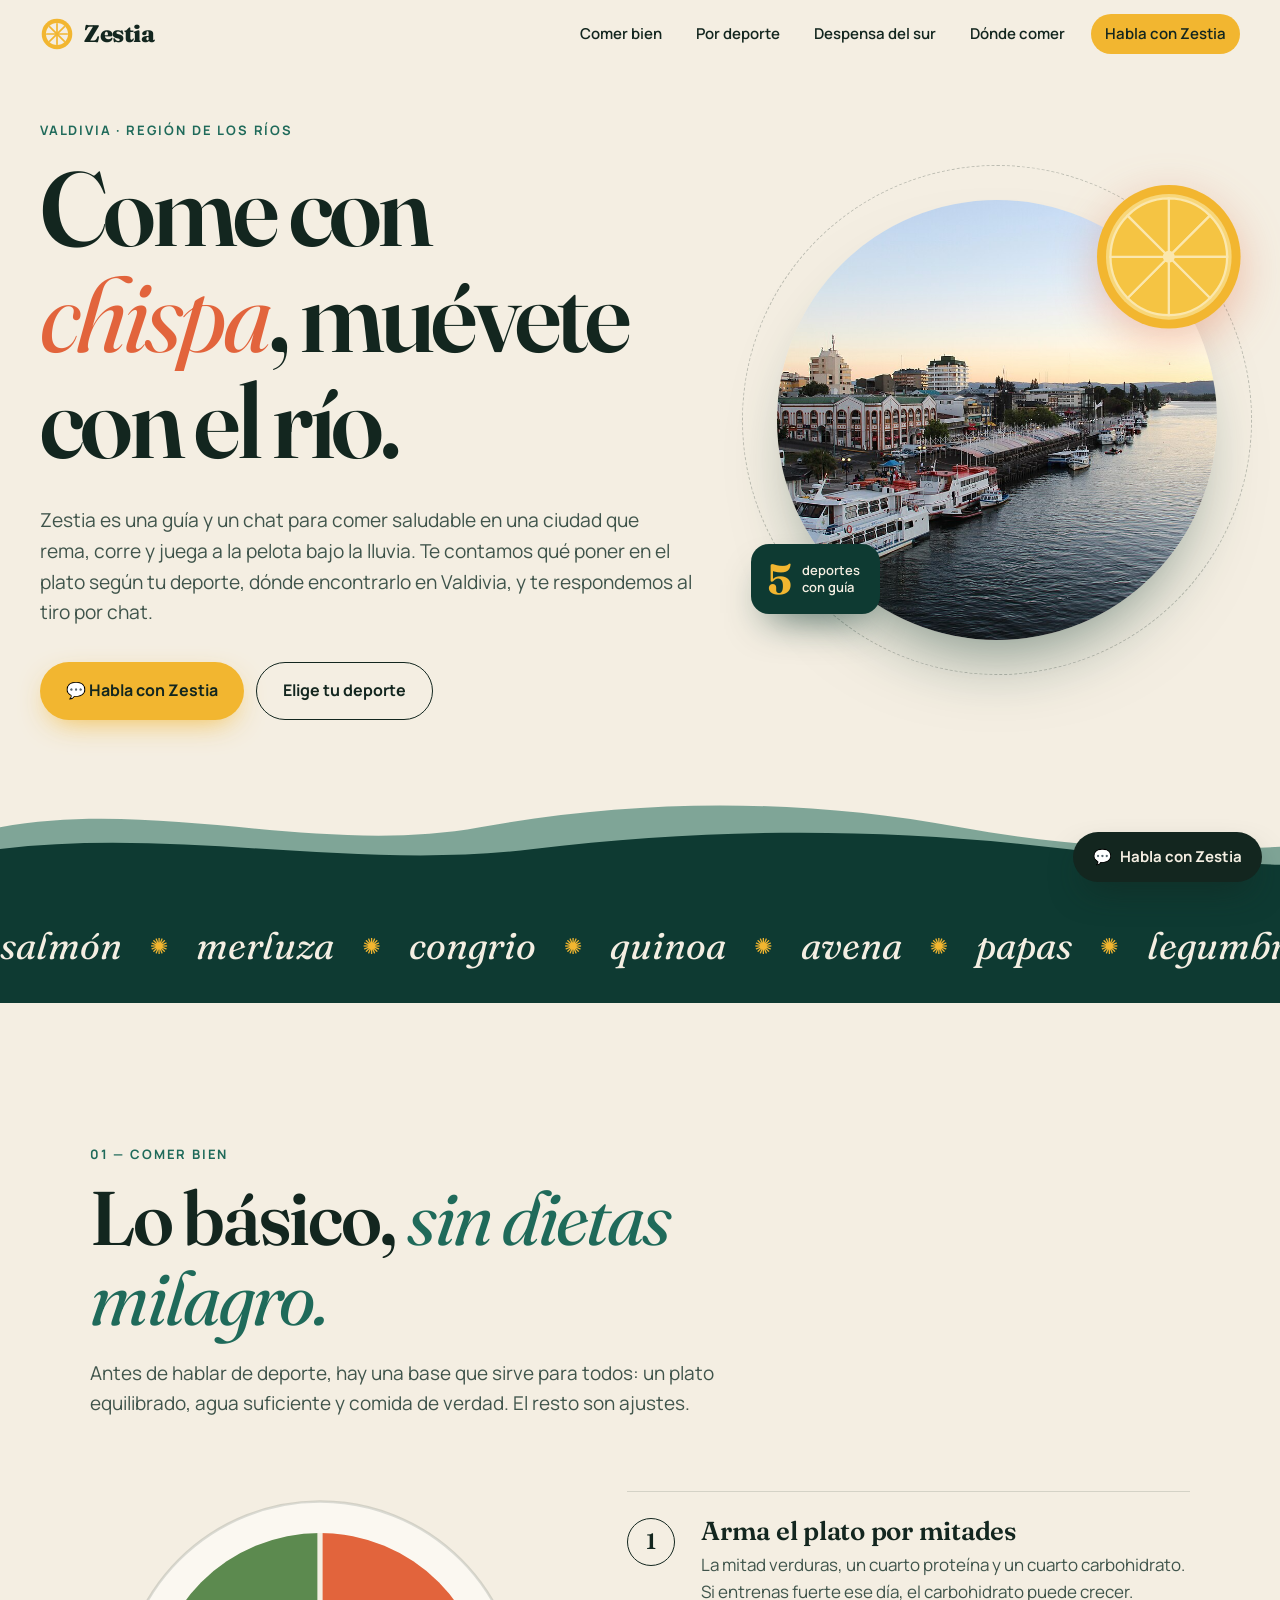
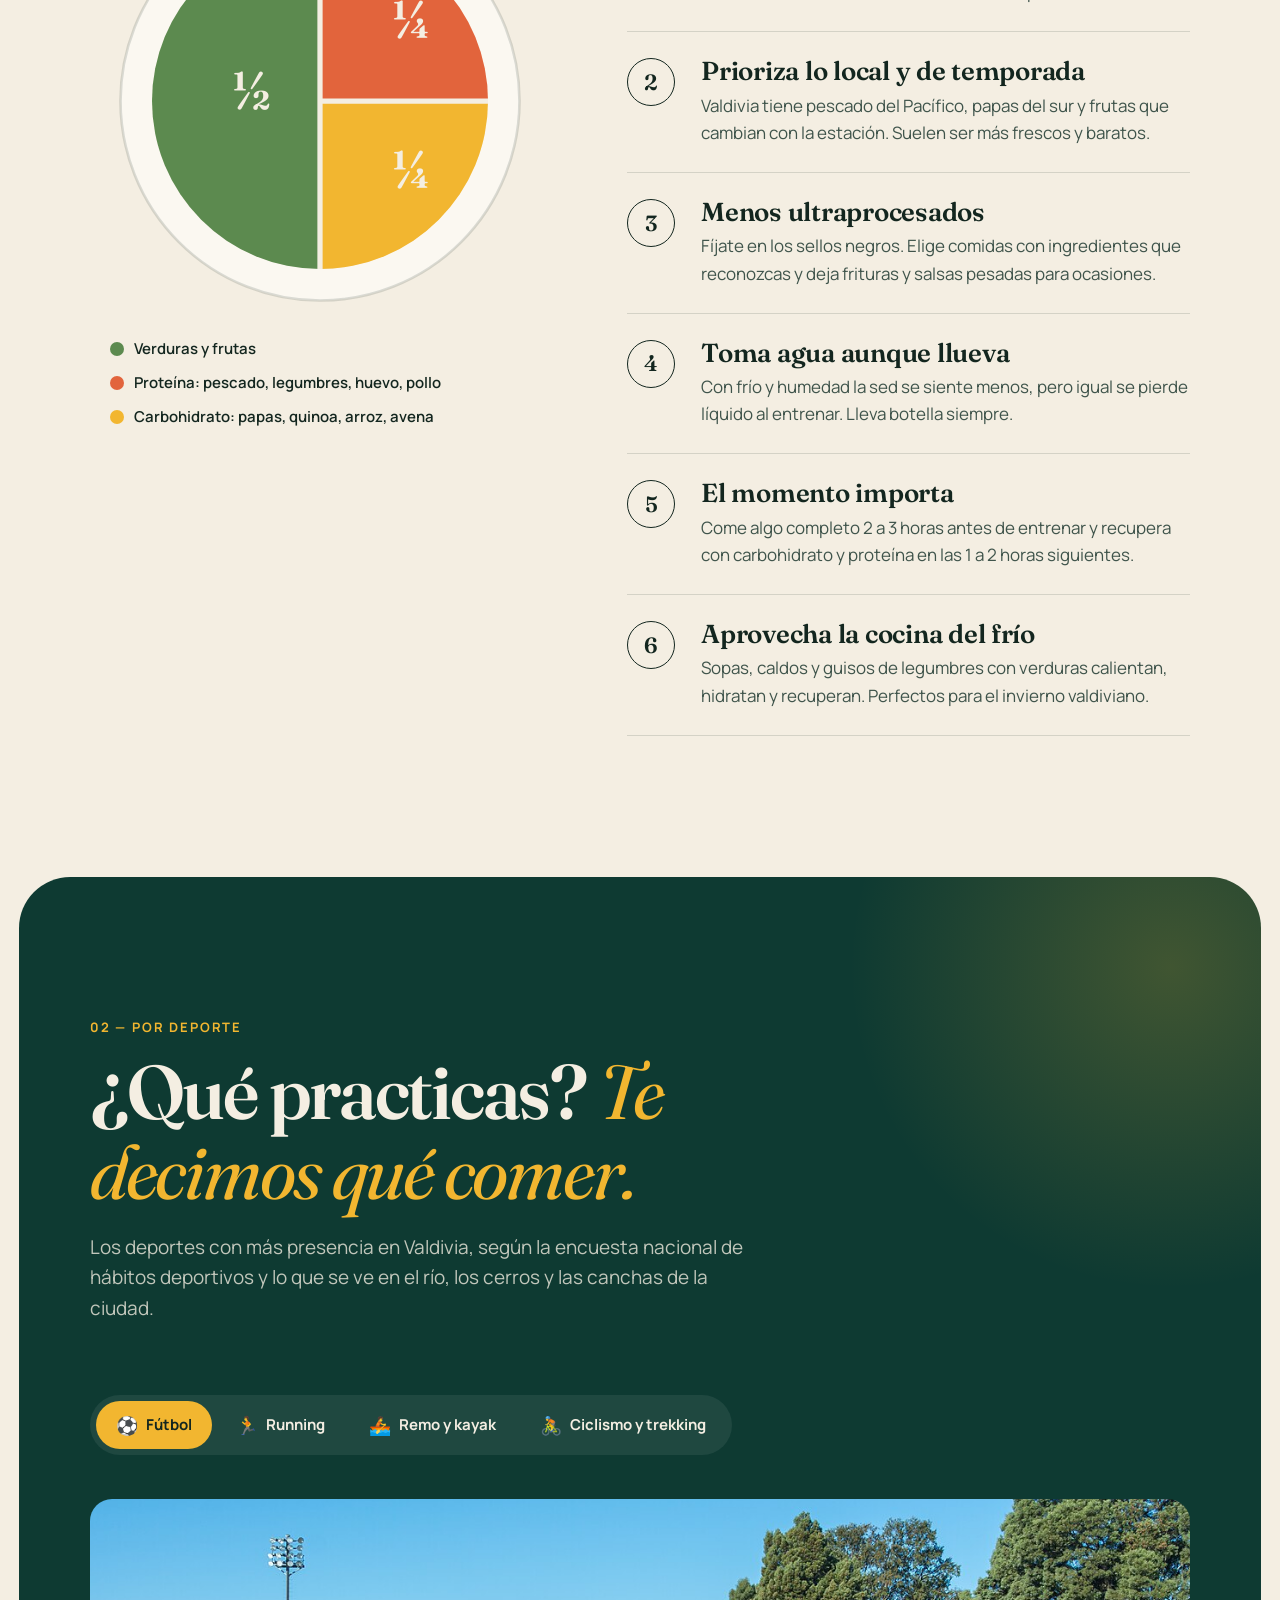
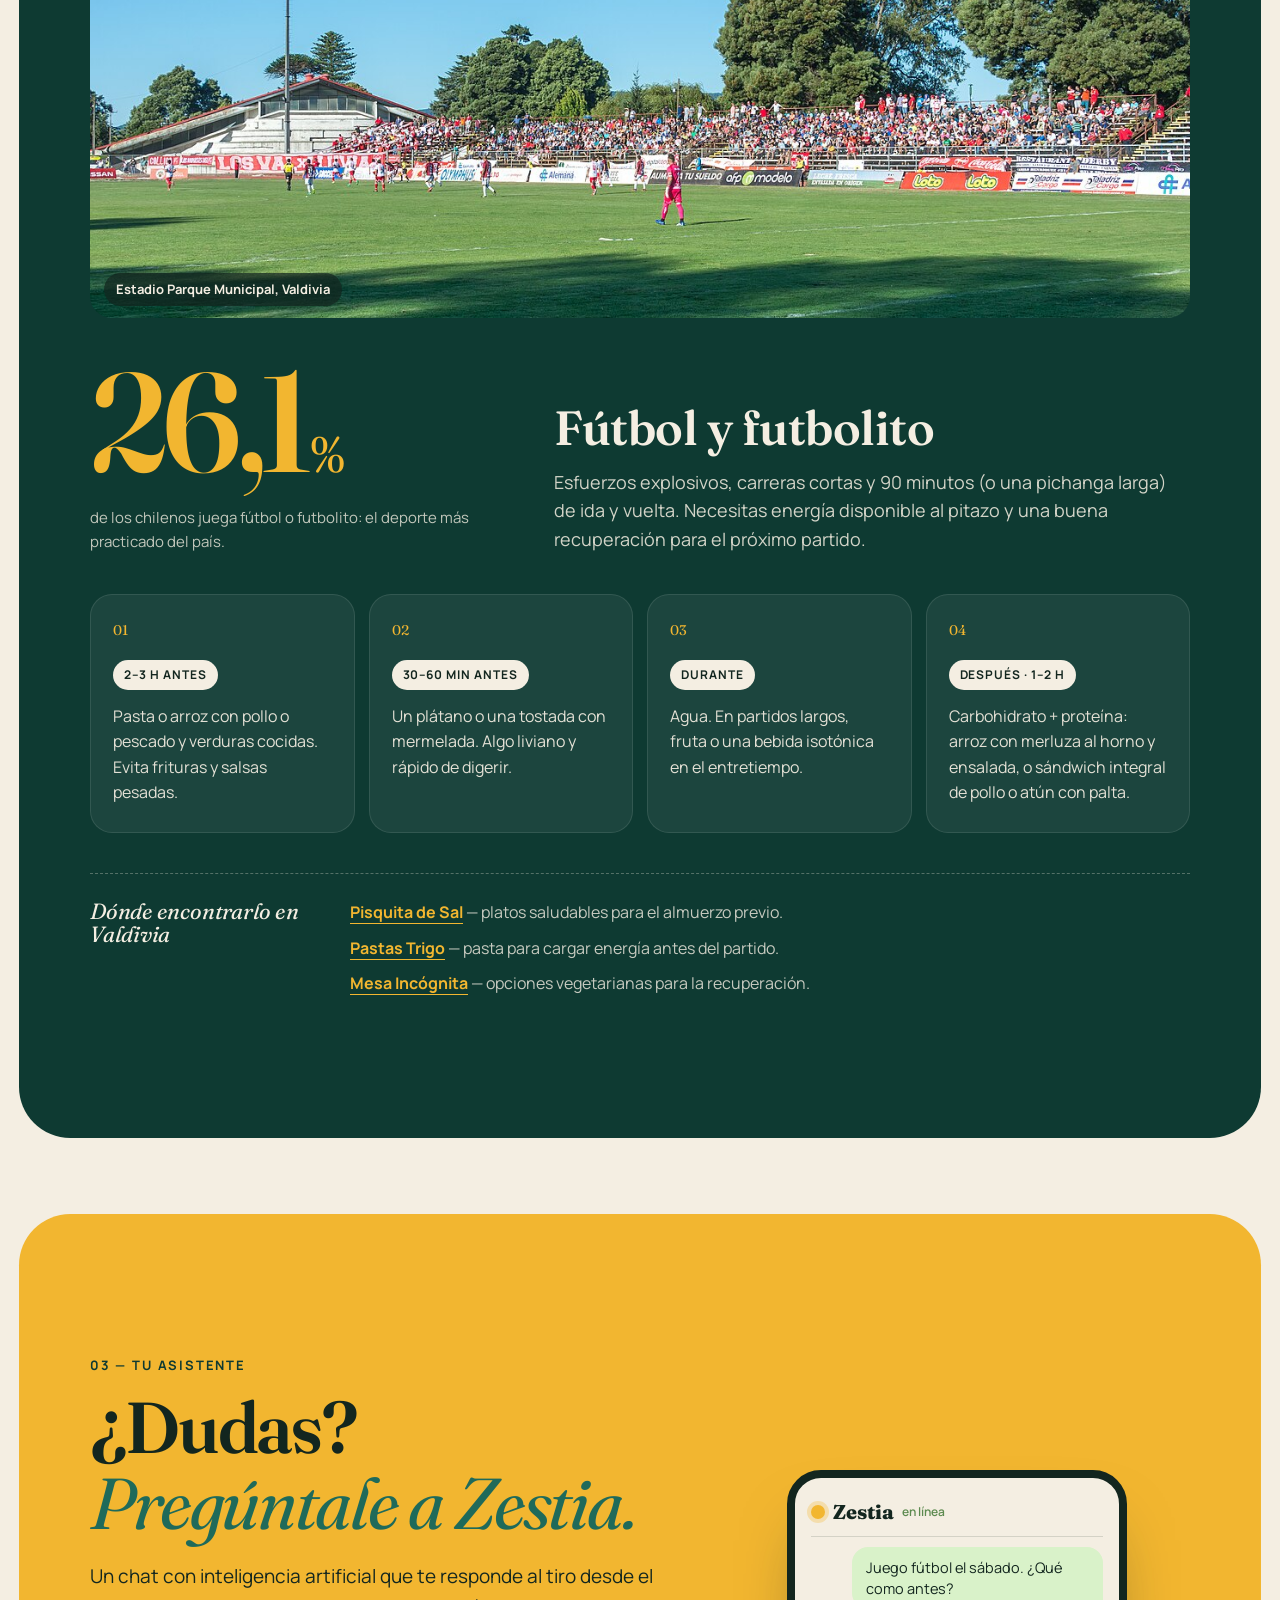
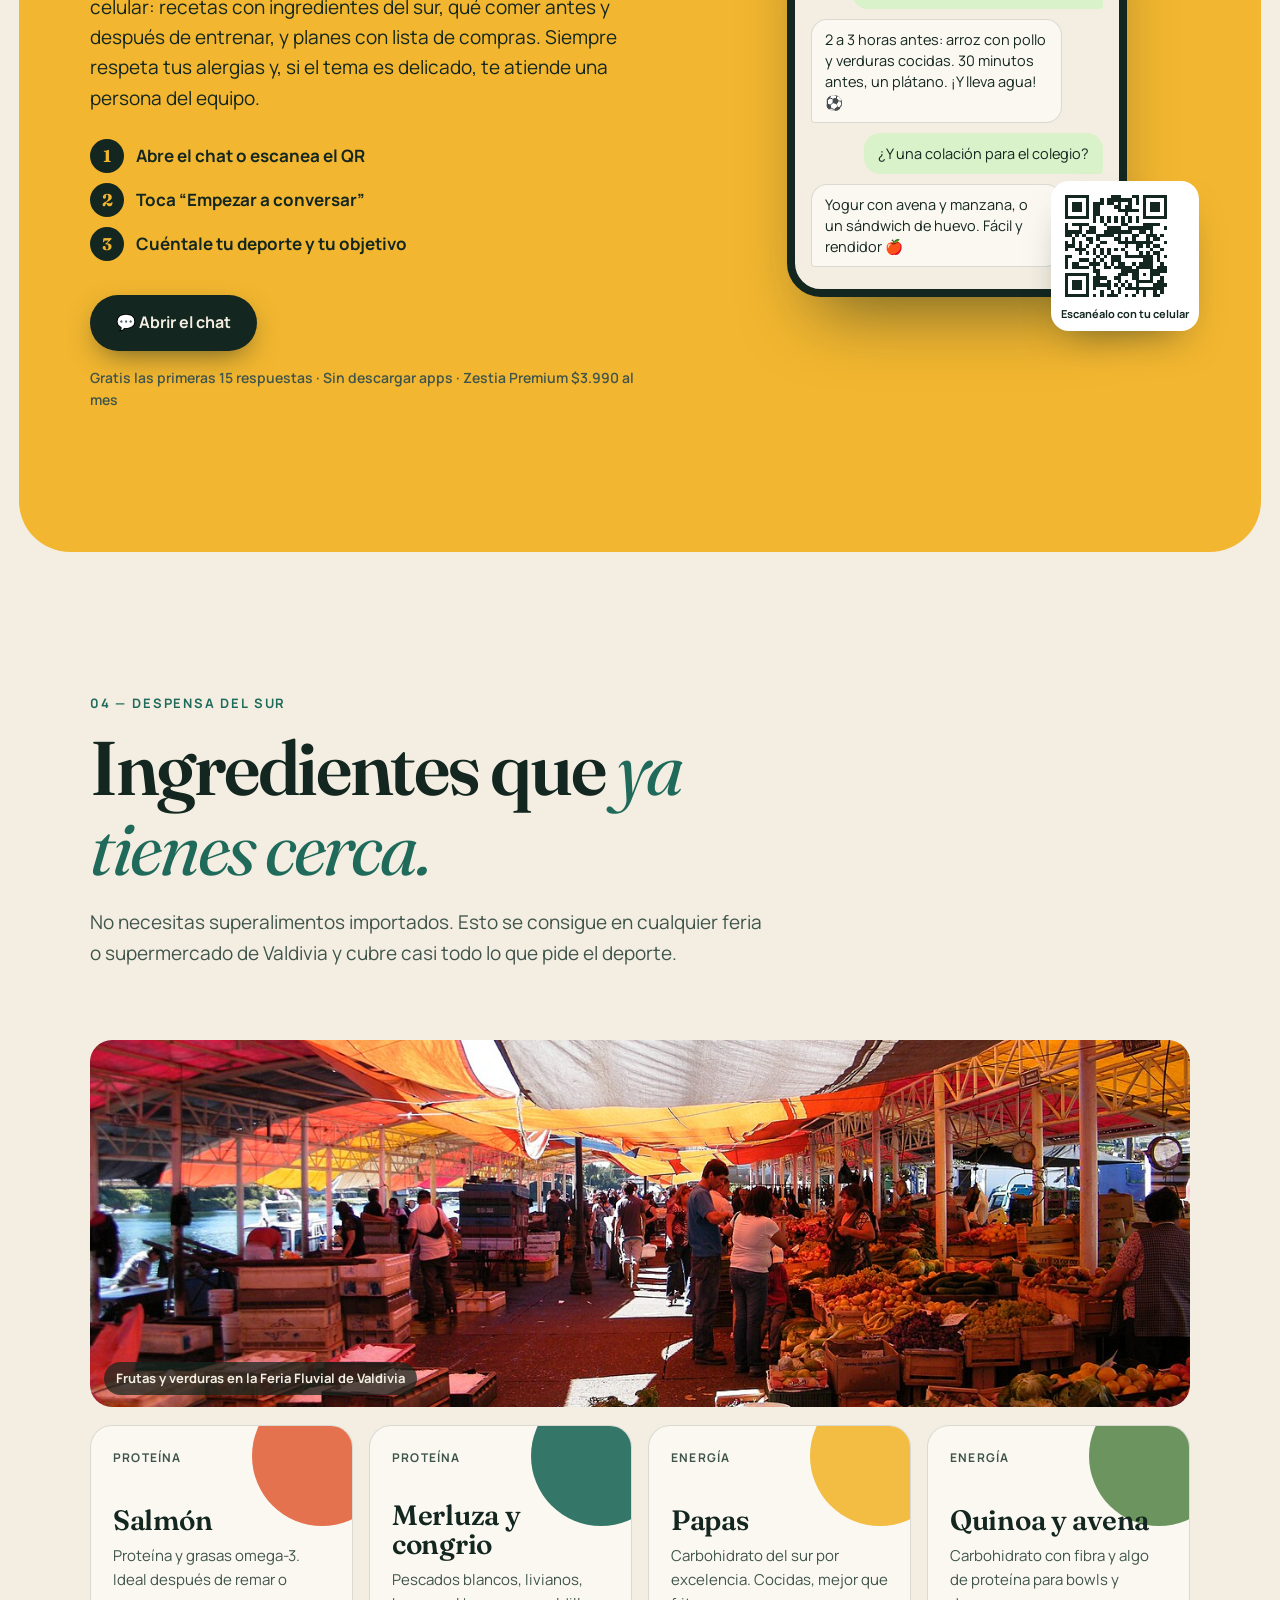
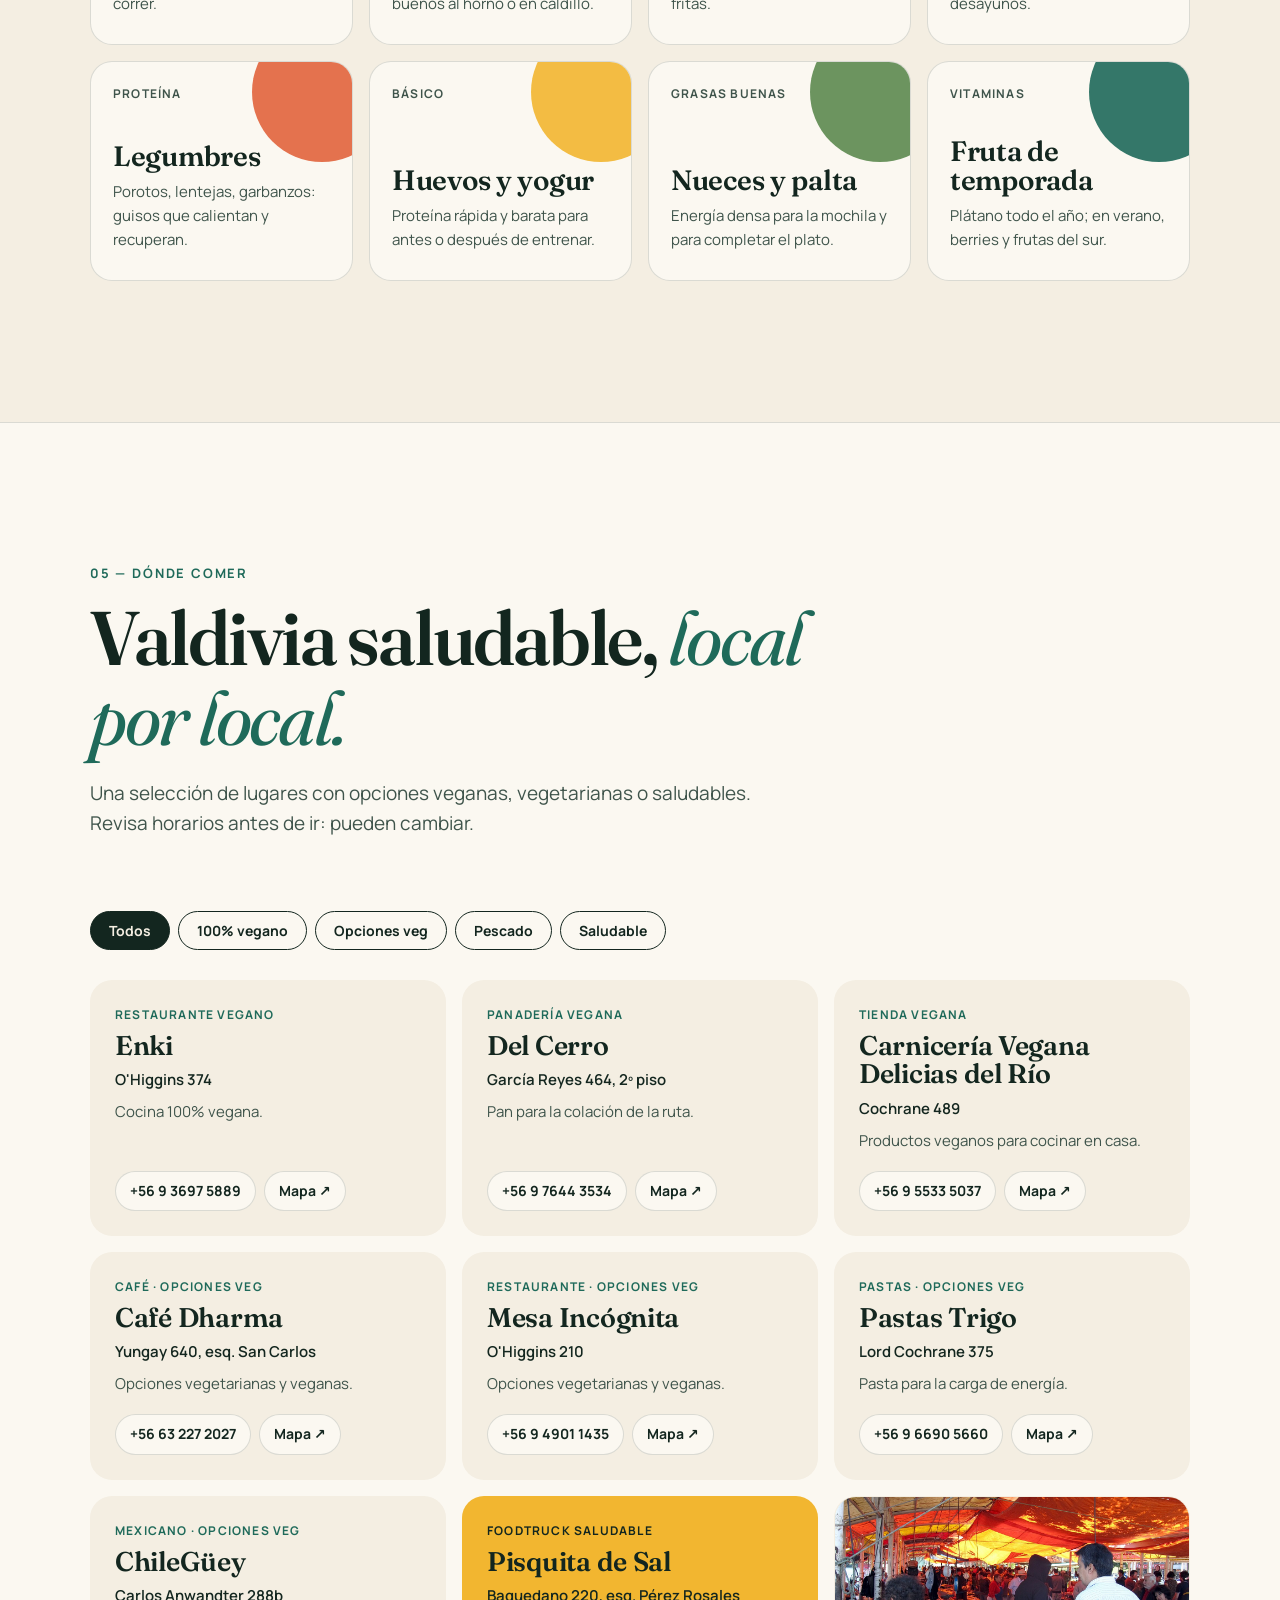
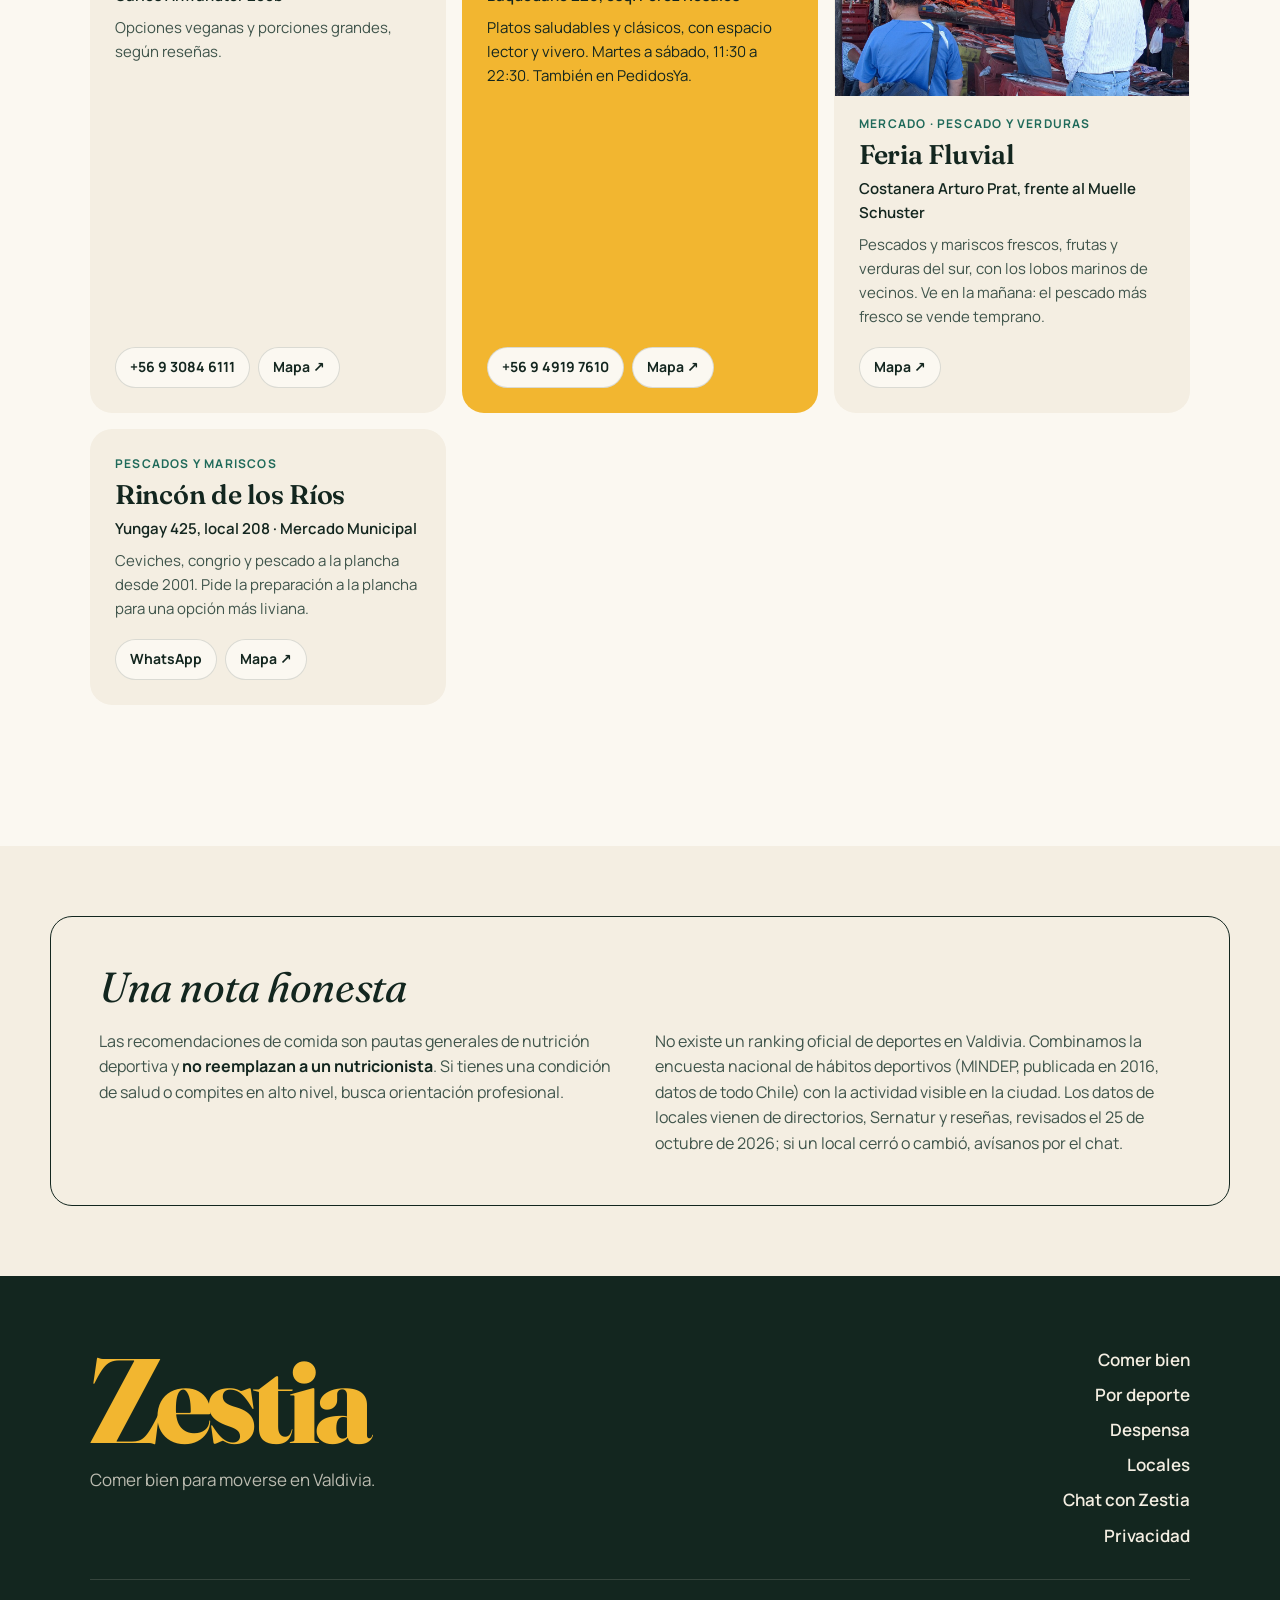
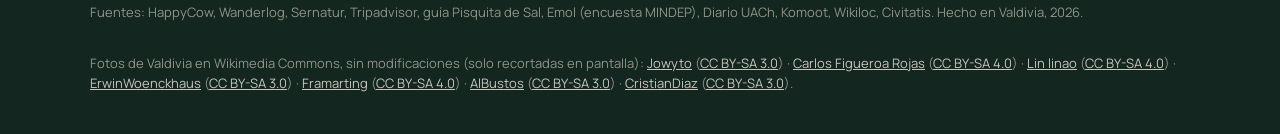
==== commit 7b36825a: "Sitio: el chat es gratis las primeras 15 respuestas Co-Authored-By: Claude Opus 5.5 <noreply@anthrop" ====
--- a/index.html
+++ b/index.html
@@ -319,7 +319,7 @@
         <div class="hero__cta reveal">
           <a class="btn btn--zest" href="https://zestia.onrender.com/chat">💬 Abrir el chat</a>
         </div>
-        <p class="chatcta__small reveal">Gratis las primeras 25 respuestas · Sin descargar apps · Zestia Premium $3.990 al mes</p>
+        <p class="chatcta__small reveal">Gratis las primeras 15 respuestas · Sin descargar apps · Zestia Premium $3.990 al mes</p>
       </div>
       <div class="chatcta__art reveal" aria-hidden="true">
         <div class="phone">
